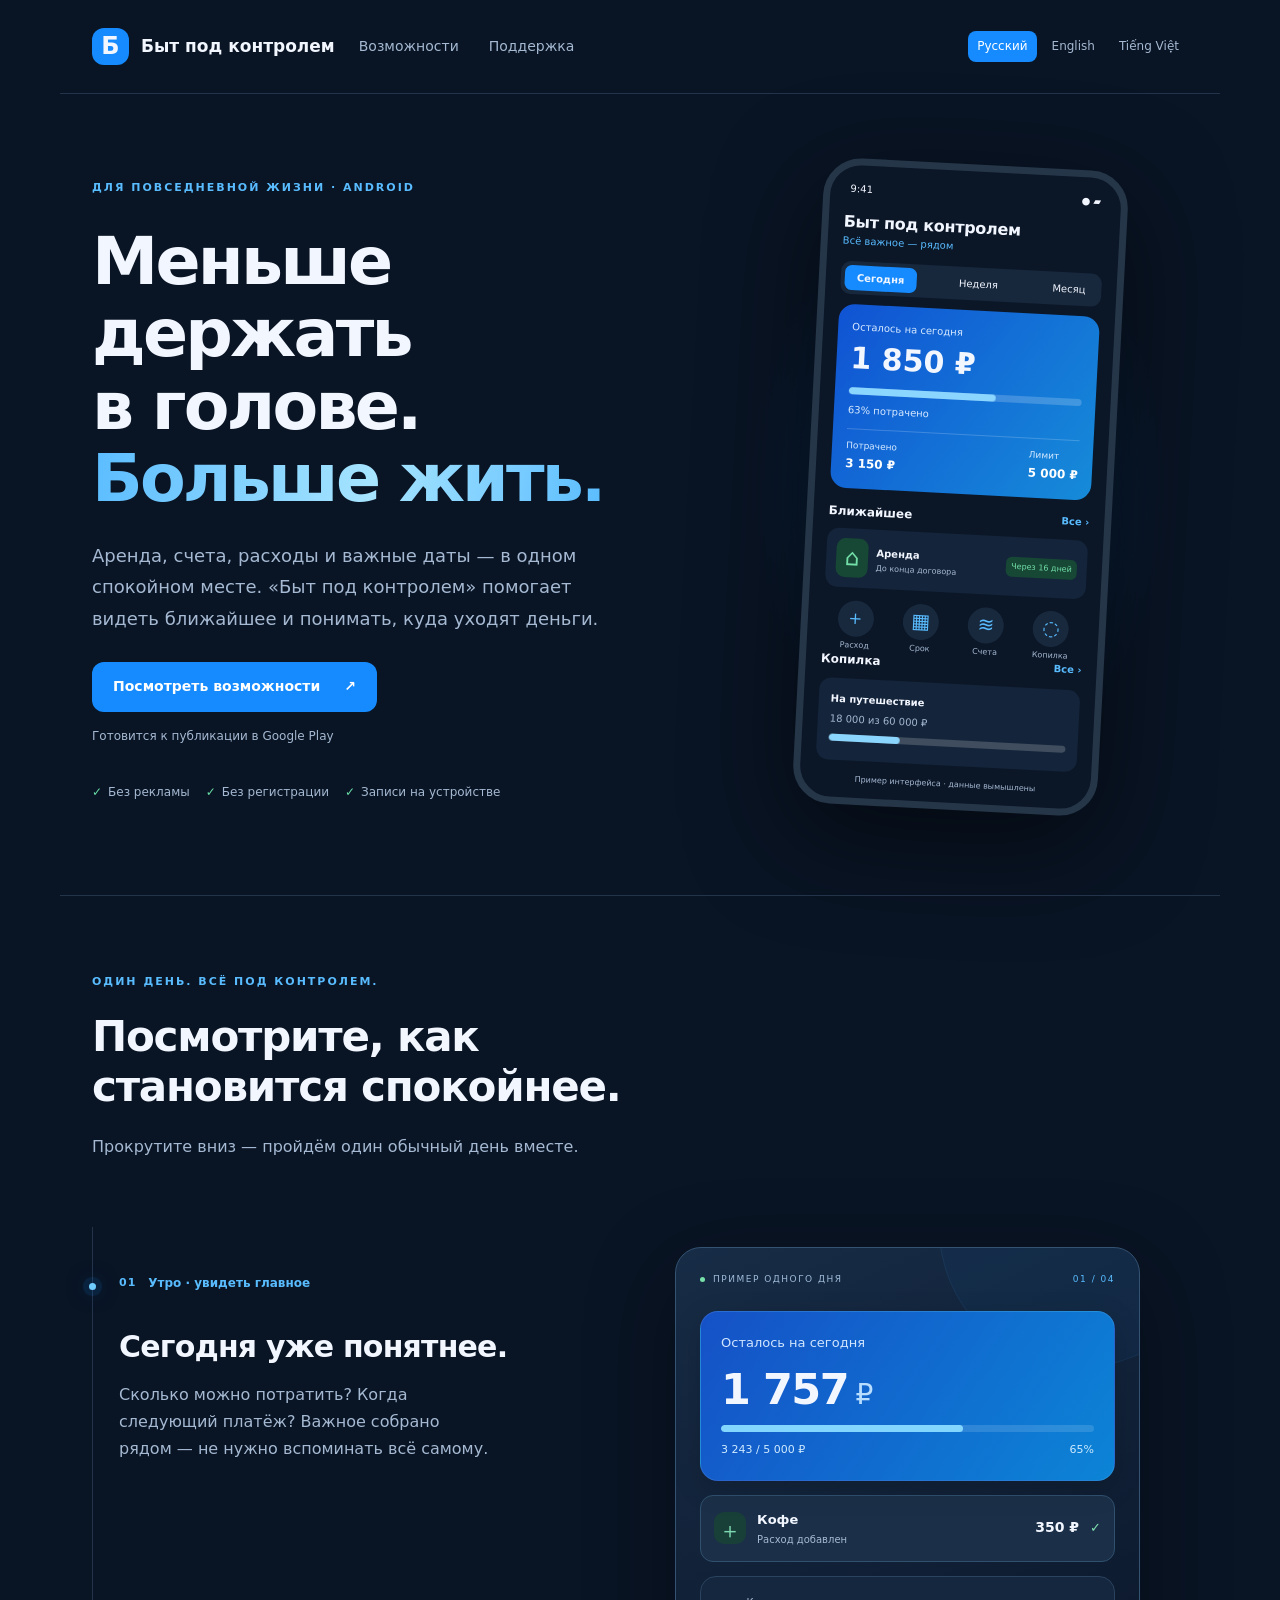
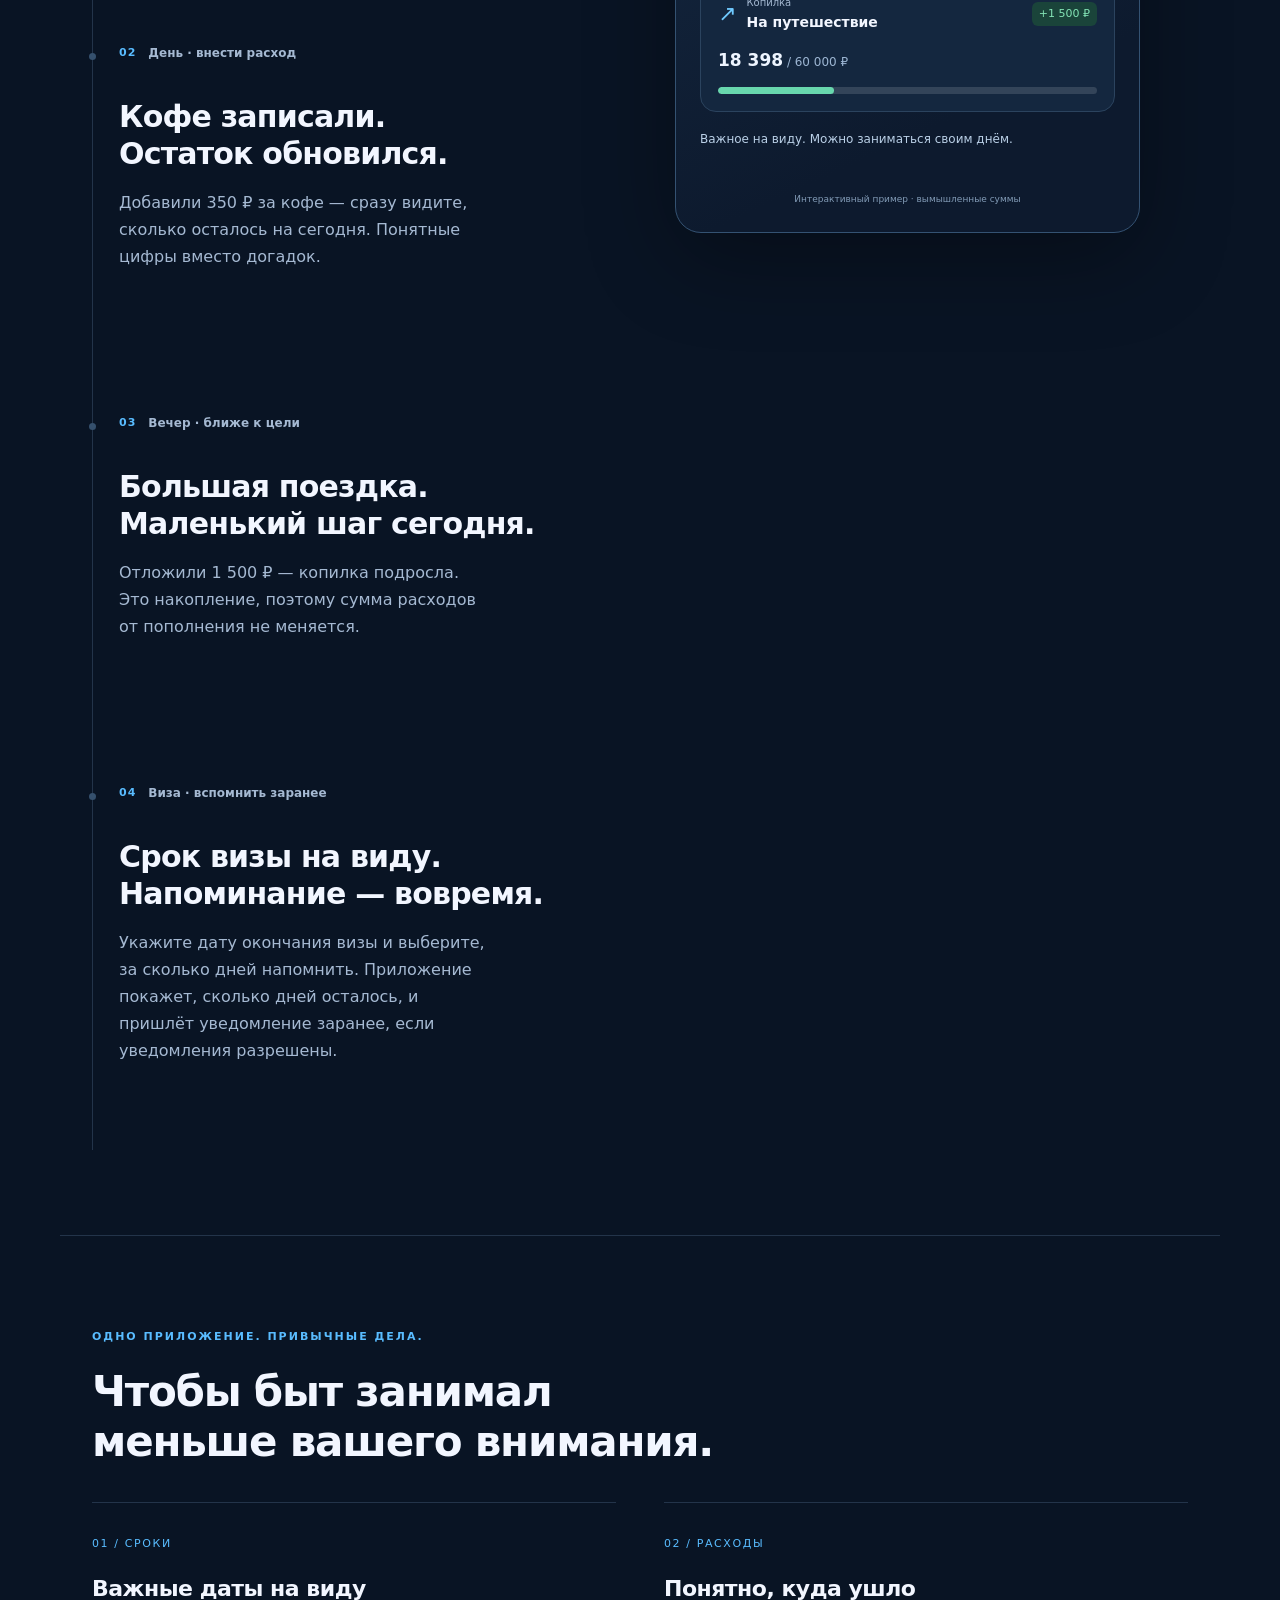
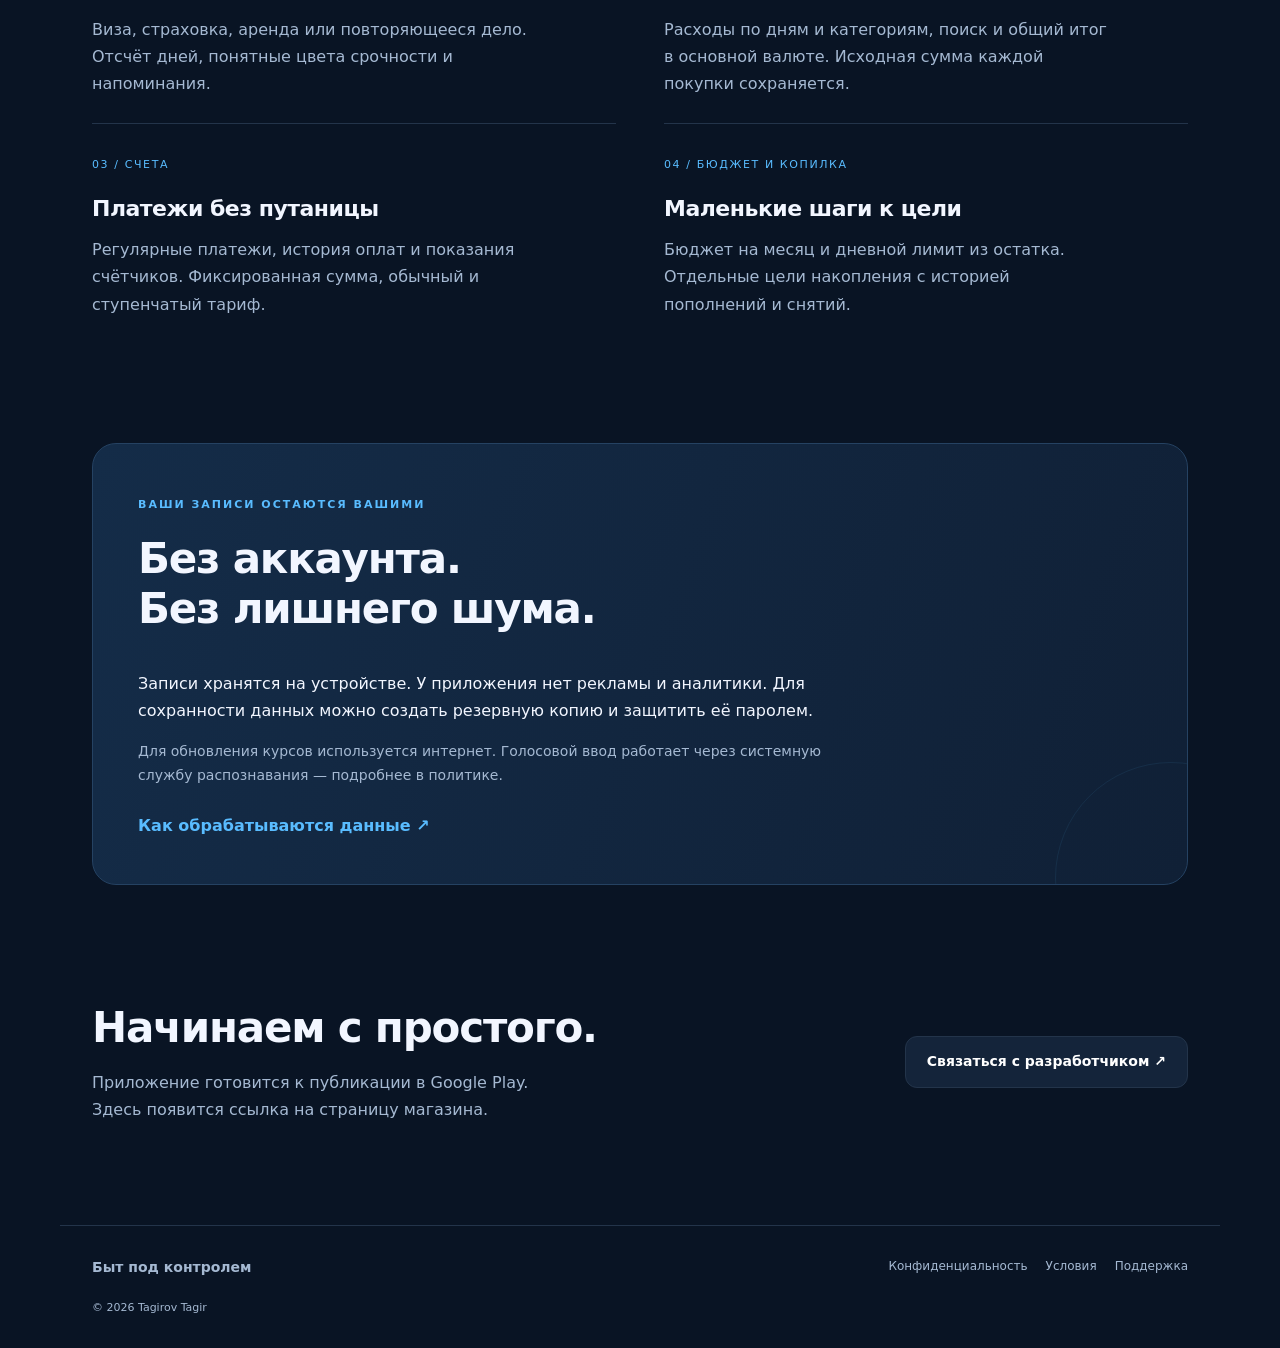
==== docs/index.html @ 79bced1c "Localize illustrative budgets and animated amounts to rubles dollars and dong" ====
<!doctype html><html lang="ru"><head><meta charset="utf-8"><meta name="viewport" content="width=device-width, initial-scale=1"><title>Сроки, счета и расходы — Быт под контролем</title><meta name="description" content="Сроки, расходы, счета и копилка в одном Android-приложении. Официальный сайт «Быт под контролем»."><meta name="theme-color" content="#091424"><link rel="icon" href="favicon.svg" type="image/svg+xml"><link rel="stylesheet" href="style.css"><link rel="stylesheet" href="motion.css?v=visa1"><script src="motion.js?v=currency1" defer></script><link rel="canonical" href="https://evigr.github.io/byt-pod-kontrolem-site/"><link rel="alternate" hreflang="ru" href="https://evigr.github.io/byt-pod-kontrolem-site/"><link rel="alternate" hreflang="en" href="https://evigr.github.io/byt-pod-kontrolem-site/en/"><link rel="alternate" hreflang="vi" href="https://evigr.github.io/byt-pod-kontrolem-site/vi/"><link rel="alternate" hreflang="x-default" href="https://evigr.github.io/byt-pod-kontrolem-site/"></head><body><header><a class="brand" href="./"><span class="logo">Б</span> Быт под контролем</a><nav aria-label="Основное меню"><a href="./#features">Возможности</a><a href="support.html">Поддержка</a></nav><nav class="languages" aria-label="Язык сайта"><a href="index.html" lang="ru" hreflang="ru" aria-current="page">Русский</a><a href="en/index.html" lang="en" hreflang="en">English</a><a href="vi/index.html" lang="vi" hreflang="vi">Tiếng Việt</a></nav></header><main class=""><section class="hero"><div><span class="eyebrow">ДЛЯ ПОВСЕДНЕВНОЙ ЖИЗНИ · ANDROID</span><h1>Меньше держать<br>в голове.<br><em>Больше жить.</em></h1><p class="lead">Аренда, счета, расходы и важные даты — в одном спокойном месте. «Быт под контролем» помогает видеть ближайшее и понимать, куда уходят деньги.</p><div class="actions"><a class="button" href="#features">Посмотреть возможности <span>↗</span></a><span class="release">Готовится к публикации в Google Play</span></div><div class="trust"><span>Без рекламы</span><span>Без регистрации</span><span>Записи на устройстве</span></div></div><div class="phone-wrap"><div class="halo"></div><div class="phone" aria-label="Иллюстрация интерфейса с вымышленными данными"><div class="phone-top"><span>9:41</span><span>● ▰</span></div><h2>Быт под контролем</h2><p class="phone-date">Всё важное — рядом</p><div class="tabs"><b>Сегодня</b><span>Неделя</span><span>Месяц</span></div><div class="balance"><small>Осталось на сегодня</small><strong>1 850 ₽</strong><div class="track"><i></i></div><small>63% потрачено</small><div class="twocol"><span>Потрачено<b>3 150 ₽</b></span><span>Лимит<b>5 000 ₽</b></span></div></div><div class="mini-title">Ближайшее <span>Все ›</span></div><div class="mini-row"><span class="symbol">⌂</span><div><b>Аренда</b><small>До конца договора</small></div><span class="pill">Через 16 дней</span></div><div class="quick"><span>＋<small>Расход</small></span><span>▦<small>Срок</small></span><span>≋<small>Счета</small></span><span>◌<small>Копилка</small></span></div><div class="mini-title">Копилка <span>Все ›</span></div><div class="saving"><b>На путешествие</b><p>18 000 из 60 000 ₽</p><div class="track"><i style="width:30%"></i></div></div><p class="demo-label">Пример интерфейса · данные вымышлены</p></div></div></section>

<section class="story" aria-labelledby="story-heading">
  <div class="story-heading reveal"><span class="eyebrow">ОДИН ДЕНЬ. ВСЁ ПОД КОНТРОЛЕМ.</span>
    <h2 id="story-heading">Посмотрите, как<br>становится спокойнее.</h2>
    <p>Прокрутите вниз — пройдём один обычный день вместе.</p>
  </div>
  <div class="story-layout">
    <div class="story-steps">
      <article class="story-step" id="story-plan" data-step="0">
        <button class="step-select" type="button" aria-pressed="true" data-select="0"><span class="step-number">01</span><span>Утро · увидеть главное</span></button>
        <h3>Сегодня уже понятнее.</h3><p>Сколько можно потратить? Когда следующий платёж? Важное собрано рядом — не нужно вспоминать всё самому.</p>
      </article>
      <article class="story-step" id="story-expense" data-step="1">
        <button class="step-select" type="button" aria-pressed="false" data-select="1"><span class="step-number">02</span><span>День · внести расход</span></button>
        <h3>Кофе записали.<br>Остаток обновился.</h3><p>Добавили 350 ₽ за кофе — сразу видите, сколько осталось на сегодня. Понятные цифры вместо догадок.</p>
      </article>
      <article class="story-step" id="story-saving" data-step="2">
        <button class="step-select" type="button" aria-pressed="false" data-select="2"><span class="step-number">03</span><span>Вечер · ближе к цели</span></button>
        <h3>Большая поездка.<br>Маленький шаг сегодня.</h3><p>Отложили 1 500 ₽ — копилка подросла. Это накопление, поэтому сумма расходов от пополнения не меняется.</p>
      </article>
      <article class="story-step" id="story-visa" data-step="3">
        <button class="step-select" type="button" aria-pressed="false" data-select="3"><span class="step-number">04</span><span>Виза · вспомнить заранее</span></button>
        <h3>Срок визы на виду.<br>Напоминание — вовремя.</h3><p>Укажите дату окончания визы и выберите, за сколько дней напомнить. Приложение покажет, сколько дней осталось, и пришлёт уведомление заранее, если уведомления разрешены.</p>
      </article>
    </div>
    <div class="story-stage" data-stage="0">
      <div class="stage-orbit" aria-hidden="true"></div>
      <div class="stage-top"><span class="stage-dot"></span><span>ПРИМЕР ОДНОГО ДНЯ</span><span class="stage-pagination" aria-hidden="true">01 / 04</span></div>
      <div class="stage-finances">
      <div class="stage-budget">
        <div class="stage-label">Осталось на сегодня</div>
        <div class="stage-amount"><span data-number="left">1 850</span><span> ₽</span></div>
        <div class="stage-track"><i data-bar="budget" style="width:63%"></i></div>
        <div class="stage-budget-foot"><span><span data-number="spent">3 150</span> / 5 000 ₽</span><span data-number="percent">63%</span></div>
      </div>
      <div class="stage-receipt"><span class="receipt-icon" aria-hidden="true">＋</span><div><b>Кофе</b><small>Расход добавлен</small></div><strong>350 ₽</strong><span class="receipt-check" aria-hidden="true">✓</span></div>
      <div class="stage-saving"><div class="stage-saving-title"><span class="saving-icon" aria-hidden="true">↗</span><div><small>Копилка</small><b>На путешествие</b></div><span class="saving-gain">+1 500 ₽</span></div>
        <p><strong data-number="saved">18 000</strong><span> / 60 000 ₽</span></p><div class="stage-track"><i data-bar="saved" style="width:30%"></i></div>
      </div>
      </div>
      <div class="stage-visa" hidden>
        <div class="visa-card"><span class="visa-symbol" aria-hidden="true">✈</span><div class="stage-label">До окончания визы</div><div class="visa-count">7 <span>дней</span></div><div class="visa-rule"></div><div class="visa-setting"><span>Напомнить за</span><b>7 дней</b></div><p>Вы выбираете срок напоминания</p></div>
        <div class="visa-notification"><span class="visa-bell" aria-hidden="true">◷</span><div><b>Пора проверить визу</b><p>До окончания осталось 7 дней.</p></div></div>
      </div>
      <div class="stage-caption"><span data-caption="0">Важное на виду. Можно заниматься своим днём.</span><span data-caption="1" hidden>Расход учтён. На сегодня осталось 1 500 ₽.</span><span data-caption="2" hidden>Ещё один шаг к путешествию. Без лишней суеты.</span><span data-caption="3" hidden>Важная дата под контролем. Есть время подготовиться.</span></div>
      <p class="stage-disclaimer">Интерактивный пример · вымышленные суммы</p>
    </div>
  </div>
</section><section id="features" class="features"><div class="section-intro"><span class="eyebrow">ОДНО ПРИЛОЖЕНИЕ. ПРИВЫЧНЫЕ ДЕЛА.</span><h2>Чтобы быт занимал<br>меньше вашего внимания.</h2></div><div class="feature-grid"><article><span class="feature-no">01 / СРОКИ</span><h3>Важные даты на виду</h3><p>Виза, страховка, аренда или повторяющееся дело. Отсчёт дней, понятные цвета срочности и напоминания.</p></article><article><span class="feature-no">02 / РАСХОДЫ</span><h3>Понятно, куда ушло</h3><p>Расходы по дням и категориям, поиск и общий итог в основной валюте. Исходная сумма каждой покупки сохраняется.</p></article><article><span class="feature-no">03 / СЧЕТА</span><h3>Платежи без путаницы</h3><p>Регулярные платежи, история оплат и показания счётчиков. Фиксированная сумма, обычный и ступенчатый тариф.</p></article><article><span class="feature-no">04 / БЮДЖЕТ И КОПИЛКА</span><h3>Маленькие шаги к цели</h3><p>Бюджет на месяц и дневной лимит из остатка. Отдельные цели накопления с историей пополнений и снятий.</p></article></div></section>
<section class="privacy-callout"><span class="eyebrow">ВАШИ ЗАПИСИ ОСТАЮТСЯ ВАШИМИ</span><h2>Без аккаунта.<br>Без лишнего шума.</h2><p>Записи хранятся на устройстве. У приложения нет рекламы и аналитики. Для сохранности данных можно создать резервную копию и защитить её паролем.</p><p class="muted">Для обновления курсов используется интернет. Голосовой ввод работает через системную службу распознавания — подробнее в политике.</p><a class="text-link" href="privacy.html">Как обрабатываются данные ↗</a></section>
<section class="closing"><div><h2>Начинаем с простого.</h2><p>Приложение готовится к публикации в Google Play.<br>Здесь появится ссылка на страницу магазина.</p></div><a class="button secondary" href="support.html">Связаться с разработчиком ↗</a></section></main><footer><a class="brand" href="./">Быт под контролем</a><div><a href="privacy.html">Конфиденциальность</a><a href="terms.html">Условия</a><a href="support.html">Поддержка</a></div><p>© 2026 Tagirov Tagir</p></footer></body></html>
---- docs/style.css ----
:root{color-scheme:dark;--bg:#091424;--panel:#14243a;--text:#f2f6ff;--muted:#a5b9d2;--blue:#59bcff;--line:#23344a}*{box-sizing:border-box}html{scroll-behavior:smooth;scroll-padding-top:30px}body{margin:0;background:var(--bg);color:var(--text);font:16px/1.7 system-ui,-apple-system,"Segoe UI",sans-serif}a{color:inherit;text-decoration:none}a:focus-visible,summary:focus-visible{outline:3px solid var(--blue);outline-offset:5px}header,main,footer{max-width:1160px;margin:auto}header{padding:28px 32px;display:flex;align-items:center;justify-content:space-between;border-bottom:1px solid var(--line)}.brand{font-size:17px;font-weight:750;display:flex;gap:12px;align-items:center}.logo{background:#168bff;border-radius:12px;width:37px;height:37px;text-align:center;font-size:24px;line-height:37px}nav{display:flex;gap:30px;font-size:14px;color:var(--muted)}nav a:hover,footer a:hover{color:var(--blue)}section{padding:85px 32px}.hero{display:grid;grid-template-columns:1.25fr 1fr;align-items:center;gap:72px;padding-top:70px}.eyebrow{font-size:11px;letter-spacing:2px;font-weight:750;color:var(--blue)}h1{font-size:clamp(42px,5.2vw,68px);line-height:1.09;letter-spacing:-2.8px;margin:25px 0}em{font-style:normal;color:var(--blue)}.lead{font-size:18px;color:var(--muted);max-width:530px;line-height:1.75}.actions{display:flex;flex-direction:column;align-items:flex-start;gap:14px;margin-top:28px}.button{display:inline-flex;align-items:center;gap:24px;background:#168bff;color:white;border-radius:12px;padding:13px 21px;font-size:14px;font-weight:700;overflow-wrap:anywhere}.button:hover{background:#0877dd}.release{font-size:12px;color:var(--muted)}.trust{display:flex;flex-wrap:wrap;gap:16px;margin-top:35px;font-size:12px;color:var(--muted)}.trust span:before{content:'✓';color:#69dda6;margin-right:6px}.phone-wrap{position:relative;display:flex;justify-content:center}.halo{position:absolute;inset:10% -20%;background:radial-gradient(ellipse,#0d55954a,transparent 68%);z-index:-1}.phone{width:305px;border:7px solid #263649;border-radius:38px;background:#0b1627;padding:15px 15px 12px;box-shadow:0 30px 100px #0008;transform:rotate(3deg)}.phone-top{display:flex;justify-content:space-between;font-size:10px;margin:0 5px 15px}.phone h2{font-size:16px;margin:0;letter-spacing:-.3px}.phone-date{font-size:10px;color:var(--blue);margin:1px 0 12px}.tabs{display:flex;justify-content:space-between;font-size:10px;background:#17273c;border-radius:10px;padding:4px;margin-bottom:10px}.tabs>*{padding:4px 12px}.tabs b{background:#168bff;border-radius:7px}.balance{background:linear-gradient(125deg,#1053d3,#168bd9);border-radius:16px;padding:14px}.balance small{display:block;font-size:10px;color:#d7eaff}.balance>strong{font-size:30px;line-height:1.5}.track{height:7px;border-radius:5px;background:#ffffff30;overflow:hidden;margin:7px 0}.track i{display:block;width:63%;height:100%;background:#8bd6ff;border-radius:5px}.twocol{display:flex;justify-content:space-between;border-top:1px solid #ffffff30;margin-top:10px;padding-top:9px;font-size:9px;color:#d7eaff}.twocol b{display:block;color:white;font-size:12px}.mini-title{display:flex;justify-content:space-between;font-size:12px;font-weight:750;margin:13px 0 7px}.mini-title span{font-size:10px;color:var(--blue)}.mini-row{display:flex;align-items:center;gap:8px;background:var(--panel);border-radius:12px;padding:10px}.symbol{font-size:23px;background:#174735;color:#72dfa8;border-radius:9px;width:32px;text-align:center}.mini-row b{font-size:10px;display:block}.mini-row small{font-size:8px;display:block;color:var(--muted)}.pill{margin-left:auto;white-space:nowrap;font-size:8px;background:#174735;color:#72dfa8;border-radius:6px;padding:3px 5px}.quick{display:flex;justify-content:space-around;margin:13px 0}.quick>span{background:#18293e;border-radius:50%;width:36px;height:36px;text-align:center;line-height:35px;color:var(--blue);font-size:20px}.quick small{display:block;font-size:8px;line-height:20px;color:var(--muted)}.saving{margin-top:8px;padding:12px;border-radius:12px;background:var(--panel);font-size:10px}.saving p{margin:3px 0;color:var(--muted)}.demo-label{font-size:8px;color:var(--muted);text-align:center;margin:12px 0 0}.features{border-top:1px solid var(--line)}h2{font-size:clamp(28px,3.6vw,42px);line-height:1.2;letter-spacing:-1.2px;margin:18px 0 35px}.feature-grid{display:grid;grid-template-columns:1fr 1fr;gap:0 48px}.feature-grid article{padding:25px 0;border-top:1px solid var(--line)}.feature-no{font-size:11px;letter-spacing:1.6px;color:var(--blue)}h3{font-size:22px;letter-spacing:-.5px;margin:14px 0 9px}.feature-grid p{color:var(--muted);max-width:450px;margin:0}.privacy-callout{background:linear-gradient(110deg,#142c48,#102036);border:1px solid #254262;border-radius:24px;margin:15px 32px;padding:45px}.privacy-callout p{max-width:700px}.muted{color:var(--muted);font-size:14px}.text-link{display:inline-block;color:var(--blue);font-weight:700;margin-top:10px}.closing{display:flex;justify-content:space-between;align-items:center;gap:35px}.closing h2{margin-bottom:15px}.closing p{color:var(--muted)}.secondary{background:var(--panel);border:1px solid var(--line);white-space:nowrap}footer{border-top:1px solid var(--line);padding:30px 32px;display:flex;flex-wrap:wrap;gap:20px;justify-content:space-between;color:var(--muted);font-size:12px}footer .brand{font-size:14px}footer>div{display:flex;flex-wrap:wrap;gap:18px}footer p{width:100%;margin:0;font-size:11px}.document{max-width:850px;padding:50px 32px 90px;overflow-wrap:anywhere}.document h1{font-size:38px;letter-spacing:-1px;line-height:1.2}.document h2{font-size:24px;margin:36px 0 12px;letter-spacing:-.4px}.document p,.document li{color:#bfcee0}.document li{margin-bottom:10px}.document a:not(.button){color:var(--blue)}.back{display:block;font-size:13px;margin-bottom:30px}details{border-bottom:1px solid var(--line);padding:17px 0}summary{cursor:pointer;font-weight:650}.document .button{margin:15px 0}@media(max-width:760px){header{padding:20px}.brand{font-size:14px;gap:8px}nav{gap:14px;font-size:12px}nav a:first-child{display:none}.hero{grid-template-columns:1fr;gap:45px;padding-top:45px}.hero h1{font-size:49px}.hero .lead{font-size:16px}.phone{transform:rotate(0)}section{padding:50px 22px}.feature-grid{grid-template-columns:1fr}.privacy-callout{margin:10px 18px;padding:28px}.closing{flex-direction:column;align-items:flex-start}.secondary{white-space:normal}footer{padding:26px 22px;flex-direction:column}.document{padding:35px 22px 60px}.document h1{font-size:30px;letter-spacing:-.5px}}@media(prefers-reduced-motion:reduce){html{scroll-behavior:auto}}

body{overflow-x:clip}

html{overflow-x:hidden}.hero>div{min-width:0}.phone-wrap{isolation:isolate}.halo{inset:0;background:radial-gradient(ellipse,#0d55954a,transparent 68%)}

header{flex-wrap:wrap;column-gap:24px;row-gap:12px}.languages{margin-left:auto;gap:6px;font-size:12px;flex-wrap:wrap}.languages a{padding:5px 9px;border-radius:8px;white-space:nowrap}.languages a[aria-current]{color:#fff;background:#168bff}.languages a:hover{background:#23344a}.phone h2{overflow-wrap:anywhere}.document h1{overflow-wrap:anywhere}@media(max-width:760px){header>.languages{width:100%;justify-content:flex-end;margin:0}.languages a:first-child{display:block}.hero h1{font-size:clamp(38px,10vw,49px);letter-spacing:-1.8px}.phone{max-width:100%}.tabs>*{padding:4px 8px}.mini-row{flex-wrap:wrap}}
---- docs/motion.css ----
/* Motion is decorative; no content requires JavaScript to become readable. */
.button{transition:background .2s,transform .2s,box-shadow .2s}.button:hover{transform:translateY(-3px);box-shadow:0 12px 32px #168bff28}.languages a{transition:background .2s}.hero h1 em{background:linear-gradient(100deg,#5abcff,#a6e4ff 55%,#5abcff);background-clip:text;-webkit-background-clip:text;color:transparent}.hero .phone{animation:phone-arrive 1.1s cubic-bezier(.2,.7,.2,1) both}.hero h1{animation:copy-arrive .85s ease-out both}.hero .lead,.hero .actions,.hero .trust{animation:copy-arrive .85s .14s ease-out both}.phone-wrap .halo{background:radial-gradient(ellipse,#168bff30,transparent 67%)}.hero .balance .track i{transform-origin:left;animation:fill-arrive 1.1s .35s cubic-bezier(.2,.7,.2,1) both}.hero .saving .track i{transform-origin:left;animation:fill-arrive 1.1s .6s ease both}.motion-ready{opacity:0;transform:translateY(25px);transition:opacity .7s ease,transform .7s cubic-bezier(.2,.7,.2,1)}.motion-ready.is-visible{opacity:1;transform:none}.feature-grid article:nth-child(even){transition-delay:.08s}.feature-grid article{transition:opacity .7s,transform .7s,border-color .2s}.feature-grid article:hover{border-color:#59bcff90}.story{border-top:1px solid var(--line);position:relative;padding-top:70px}.story-heading p{color:var(--muted);margin-top:-14px}.story-layout{display:grid;grid-template-columns:1fr 1fr;gap:70px;position:relative;align-items:start}.story-steps{padding-top:50px}.story-step{min-height:370px;padding:35px 0 70px 26px;border-left:1px solid #23344a;position:relative;scroll-margin-top:120px}.story-step:before{content:'';position:absolute;left:-4px;top:56px;width:7px;height:7px;border-radius:50%;background:#35506d;transition:background .3s,box-shadow .3s}.story-step.is-active:before{background:#70cdff;box-shadow:0 0 0 6px #168bff1a,0 0 22px #168bff90}.story-step h3{font-size:30px;line-height:1.25;margin:22px 0 15px;letter-spacing:-.8px}.story-step p{color:var(--muted);max-width:375px;font-size:16px}.step-select{font:inherit;font-size:12px;font-weight:650;display:flex;align-items:center;gap:12px;border:0;background:none;color:var(--muted);padding:0;min-height:44px;text-align:left;cursor:pointer}.step-select[aria-pressed=true]{color:var(--blue)}.step-select:focus-visible{outline:2px solid var(--blue);outline-offset:6px;border-radius:6px}.step-number{font-variant-numeric:tabular-nums;font-size:11px;letter-spacing:1px;color:var(--blue)}.story-stage{position:sticky;top:45px;isolation:isolate;max-width:465px;width:100%;border:1px solid #345272;border-radius:26px;background:linear-gradient(155deg,#172c46,#0d1a2e 75%);padding:24px;box-shadow:0 25px 90px #0005;margin-top:70px;overflow:hidden}.stage-orbit{position:absolute;width:280px;height:280px;border-radius:50%;background:#168bff0d;border:1px solid #59bcff12;right:-80px;top:-160px;z-index:-1}.stage-top{display:flex;align-items:center;gap:8px;font-size:9px;letter-spacing:1.5px;color:#9fbbd8;margin-bottom:24px}.stage-dot{width:5px;height:5px;background:#77dfa8;border-radius:50%}.stage-pagination{margin-left:auto;font-variant-numeric:tabular-nums;color:#59bcff}.stage-budget{background:linear-gradient(125deg,#1551c7,#0c84d6);border:1px solid #ffffff18;border-radius:18px;padding:20px;box-shadow:0 8px 30px #0002;position:relative;overflow:hidden}.stage-label{font-size:13px;color:#d1e6ff}.stage-amount{font-size:43px;font-weight:800;letter-spacing:-1.5px;line-height:1.65;font-variant-numeric:tabular-nums}.stage-amount>span:last-child{font-size:28px;color:#b7ddff;font-weight:500}.stage-track{height:7px;border-radius:8px;background:#ffffff22;overflow:hidden}.stage-track i{display:block;background:#83d7ff;height:100%;border-radius:8px}.stage-budget-foot{display:flex;justify-content:space-between;color:#cfebff;font-size:11px;margin-top:9px;font-variant-numeric:tabular-nums}.stage-receipt{display:flex;align-items:center;gap:11px;padding:13px;margin:14px 0;border:1px solid #30506e;border-radius:13px;background:#1b3048;opacity:.24;transform:translateY(7px);transition:opacity .5s,transform .5s,border-color .5s}.stage-receipt div{flex:1}.stage-receipt b{font-size:13px;display:block}.stage-receipt small{font-size:10px;color:#a5b9d2;display:block}.stage-receipt strong{font-size:14px;font-variant-numeric:tabular-nums}.receipt-icon{color:#7dd9b0;background:#193f39;border-radius:10px;width:32px;height:32px;display:grid;place-items:center;font-size:22px}.receipt-check{font-size:13px;color:#80dfb0;opacity:0;transform:scale(.5);transition:opacity .4s,transform .4s}.story-stage[data-stage="1"] .stage-receipt,.story-stage[data-stage="2"] .stage-receipt{opacity:1;transform:none;border-color:#46816c}.story-stage[data-stage="1"] .receipt-check,.story-stage[data-stage="2"] .receipt-check{opacity:1;transform:scale(1)}.stage-saving{padding:17px;border:1px solid #2b435e;border-radius:16px;background:#14273f;transition:border-color .4s,box-shadow .4s}.stage-saving-title{display:flex;align-items:center;gap:10px}.saving-icon{font-size:22px;color:#70caff}.stage-saving-title div{flex:1;min-width:0}.stage-saving-title small{display:block;color:var(--muted);font-size:10px}.stage-saving-title b{display:block;font-size:14px}.saving-gain{font-size:11px;color:#83e3b5;background:#1a443a;padding:3px 7px;border-radius:6px;opacity:0;transform:translateY(5px);transition:opacity .5s,transform .5s;white-space:nowrap}.story-stage[data-stage="2"] .saving-gain{opacity:1;transform:none}.story-stage[data-stage="2"] .stage-saving{border-color:#3e8671;box-shadow:0 0 35px #5cd6ad0b}.stage-saving p{font-size:12px;color:#9cb5d2;margin:12px 0}.stage-saving p strong{color:#eef5ff;font-size:17px;font-variant-numeric:tabular-nums}.stage-saving .stage-track i{background:#68d7ad}.stage-caption{min-height:60px;margin-top:18px;font-size:12px;line-height:1.6;color:#bad0e7}.stage-caption [hidden]{display:none}.stage-disclaimer{font-size:9px;color:#829bb6;text-align:center;margin:2px 0 0}.privacy-callout{position:relative;overflow:hidden}.privacy-callout:after{content:'';position:absolute;width:230px;height:230px;border:1px solid #59bcff15;border-radius:50%;right:-100px;bottom:-110px;pointer-events:none}@keyframes copy-arrive{from{opacity:0;transform:translateY(18px)}to{opacity:1;transform:none}}@keyframes phone-arrive{from{opacity:0;transform:translateY(26px) rotate(6deg)}to{opacity:1;transform:translateY(0) rotate(3deg)}}@keyframes fill-arrive{from{transform:scaleX(.08)}to{transform:scaleX(1)}}@media(max-width:760px){.hero .phone{animation-name:copy-arrive}.story{padding-top:45px}.story-layout{display:flex;flex-direction:column;gap:0}.story-stage{order:-1;top:10px;z-index:3;margin:18px auto 0;padding:16px;border-radius:20px;max-width:400px;box-shadow:0 20px 50px #0009}.stage-top{margin-bottom:12px}.stage-budget{padding:13px 16px}.stage-amount{font-size:31px;line-height:1.4}.stage-amount>span:last-child{font-size:22px}.stage-receipt{padding:8px 10px;margin:9px 0}.stage-saving{padding:11px 14px}.stage-saving p{margin:6px 0}.stage-caption{min-height:36px;margin-top:10px;font-size:11px}.stage-disclaimer{font-size:8px}.story-steps{padding-top:20px;width:100%}.story-step{min-height:340px;padding:35px 0 80px 20px}.story-step h3{font-size:27px}.story-step p{font-size:15px}.story-step:last-child{min-height:300px;padding-bottom:25px}.story-heading h2{font-size:32px}.story-stage[data-stage="0"] .stage-receipt{opacity:.35}}@media(prefers-reduced-motion:reduce){*,*:before,*:after{animation:none!important;transition:none!important;scroll-behavior:auto!important}.motion-ready{opacity:1;transform:none}.hero .phone{transform:rotate(3deg)}.stage-receipt{transform:none}.saving-gain{transform:none}}@media(max-width:760px) and (prefers-reduced-motion:reduce){.hero .phone{transform:none}}@media(max-height:650px) and (max-width:760px){.story-stage{position:relative;top:auto}.story-step{min-height:220px}}
@media(max-width:760px){.story-stage{padding:13px}.stage-top{margin-bottom:8px}.stage-budget{padding:10px 14px}.stage-label{font-size:11px}.stage-amount{font-size:28px;line-height:1.3}.stage-receipt{padding:6px 9px;margin:7px 0}.receipt-icon{width:26px;height:26px;font-size:19px}.stage-saving{padding:9px 12px}.stage-saving-title b{font-size:12px}.stage-saving-title small{font-size:9px}.stage-saving p{margin:4px 0;font-size:10px}.stage-saving p strong{font-size:15px}.stage-caption{margin-top:8px;font-size:10px;min-height:30px}.stage-disclaimer{font-size:8px;line-height:1.4}}
.stage-finances[hidden],.stage-visa[hidden]{display:none}.visa-card{position:relative;border:1px solid #e8b76655;border-radius:18px;padding:24px;background:linear-gradient(135deg,#4b3827,#262c38);overflow:hidden}.visa-symbol{position:absolute;right:22px;top:15px;font-size:42px;color:#efc47d55;transform:rotate(-15deg)}.visa-count{font-size:72px;line-height:1.35;font-weight:750;color:#ffdb9c;font-variant-numeric:tabular-nums}.visa-count span{font-size:24px;font-weight:500}.visa-rule{height:5px;border-radius:6px;background:linear-gradient(90deg,#f3bd65 72%,#ffffff15 72%);margin:8px 0 20px}.visa-setting{display:flex;align-items:center;justify-content:space-between;gap:12px;font-size:13px;color:#dce5ef}.visa-setting b{padding:5px 12px;border:1px solid #eac08055;border-radius:8px;color:#ffdb9c;white-space:nowrap}.visa-card>p{font-size:11px;color:#aebed0;margin:12px 0 0}.visa-notification{display:flex;align-items:center;gap:12px;padding:18px 14px;margin-top:16px;border:1px solid #467e70;border-radius:14px;background:#173a36}.visa-bell{font-size:27px;color:#9ce3c2}.visa-notification b{font-size:14px;color:#e8fff4}.visa-notification p{font-size:12px;color:#b0d5c6;margin:4px 0 0}.story-stage[data-stage="3"] .visa-notification{animation:copy-arrive .6s ease-out both}@media(max-width:760px){.visa-card{padding:16px}.visa-count{font-size:48px}.visa-count span{font-size:20px}.visa-rule{margin:5px 0 12px}.visa-setting{font-size:12px}.visa-card>p{font-size:10px;margin-top:8px}.visa-notification{padding:12px;margin-top:10px}.visa-notification b{font-size:12px}.visa-notification p{font-size:11px}}
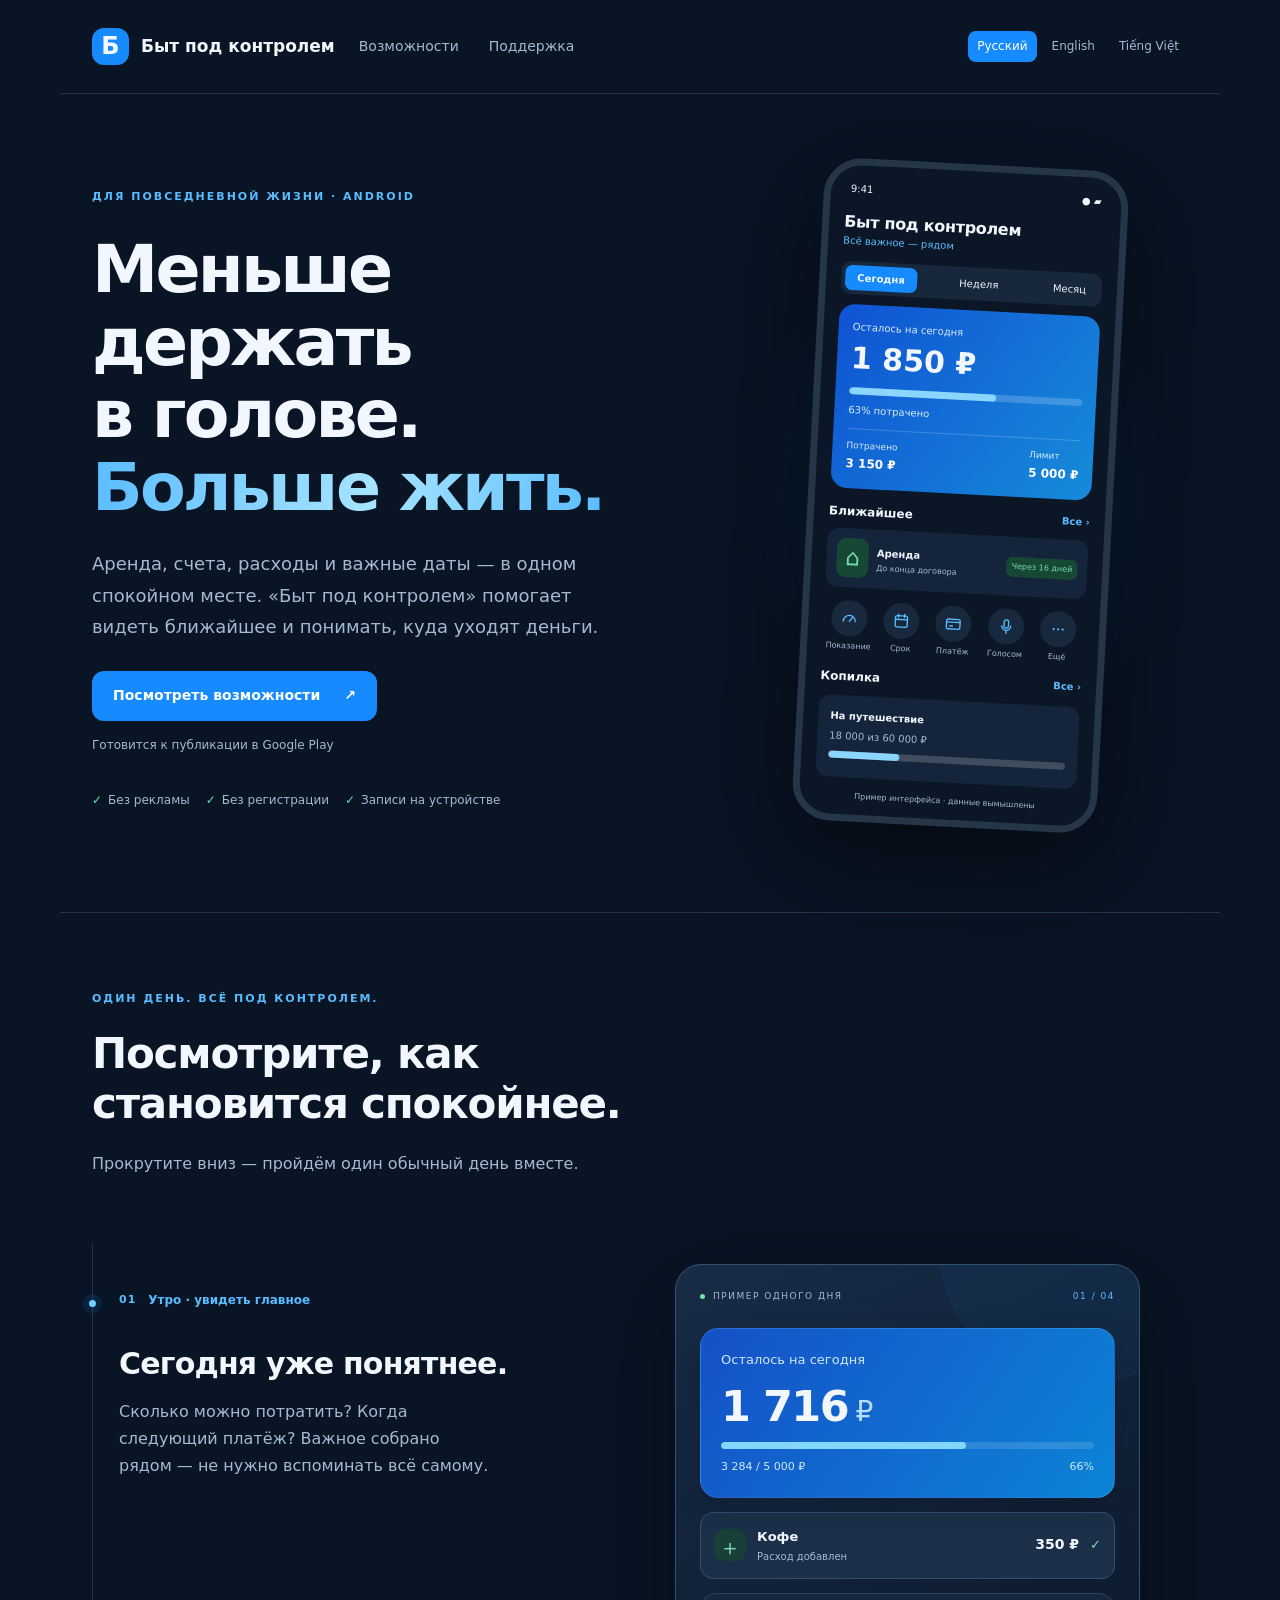
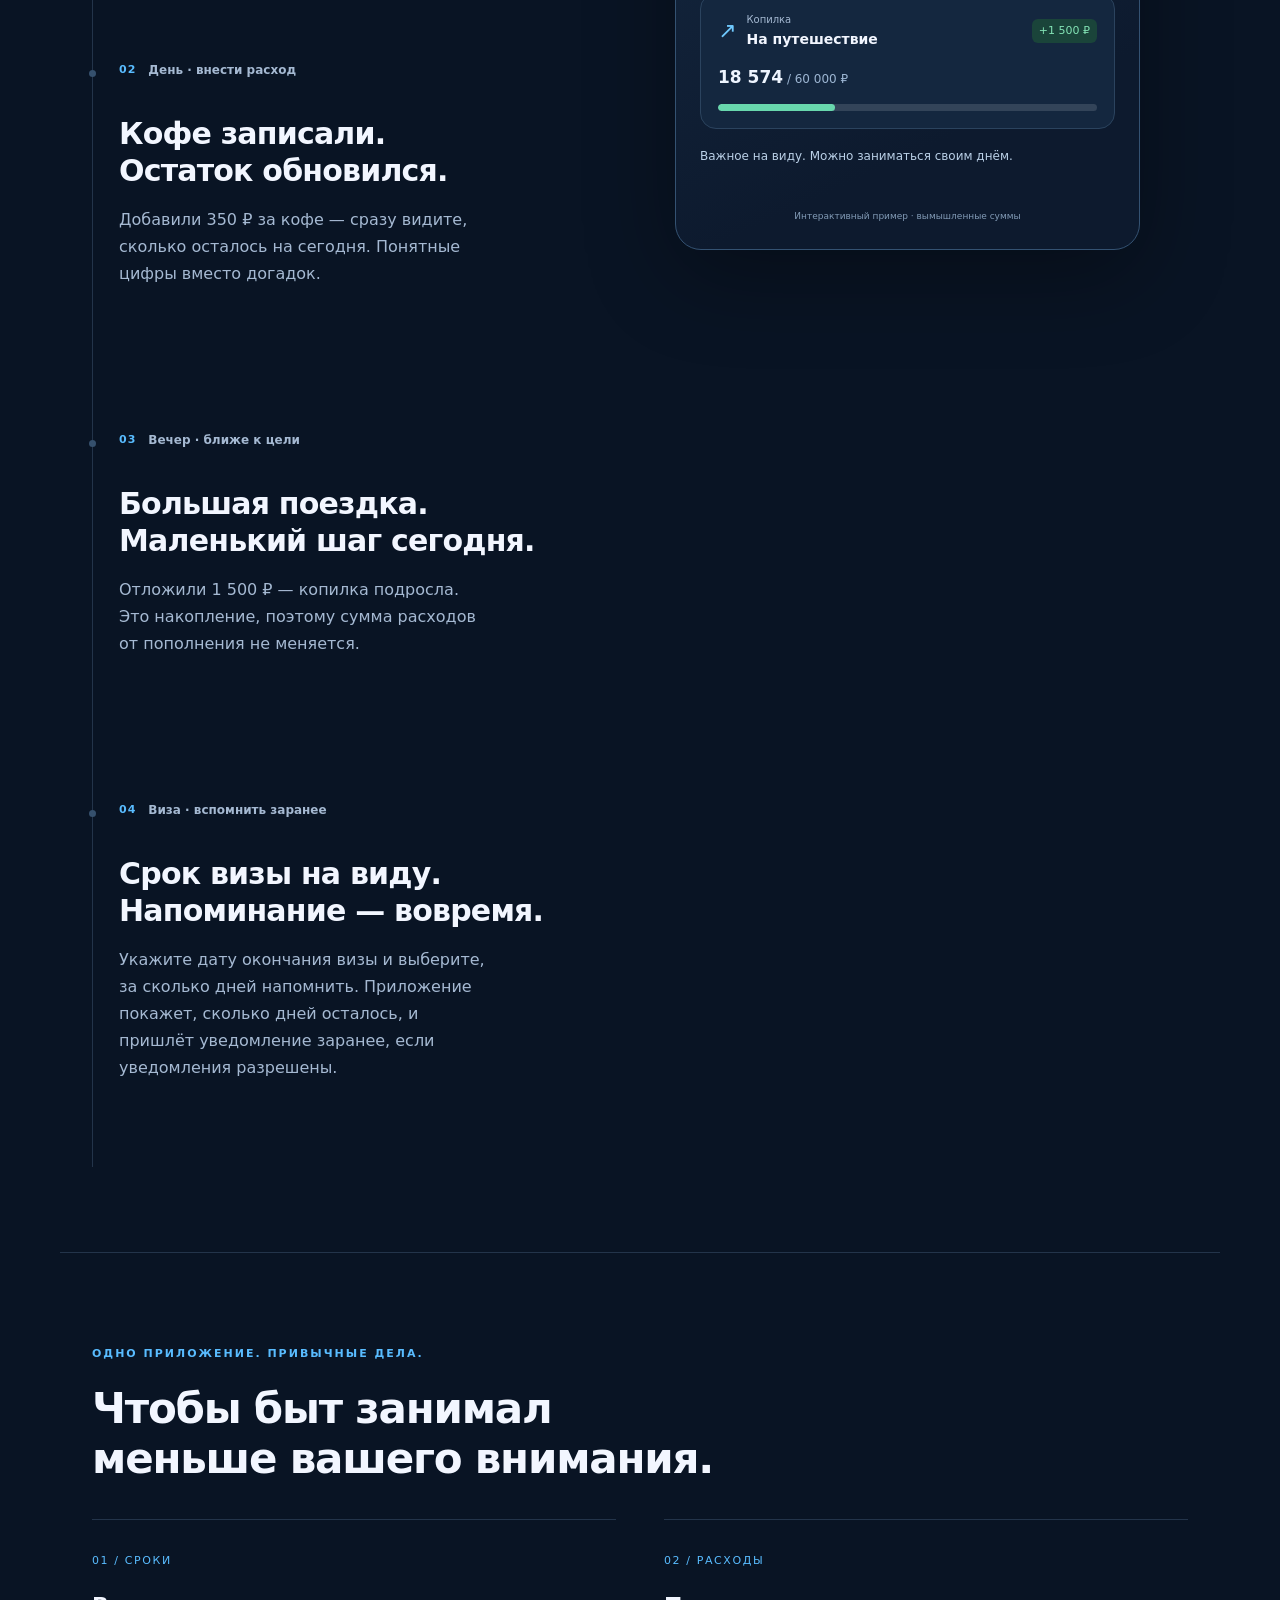
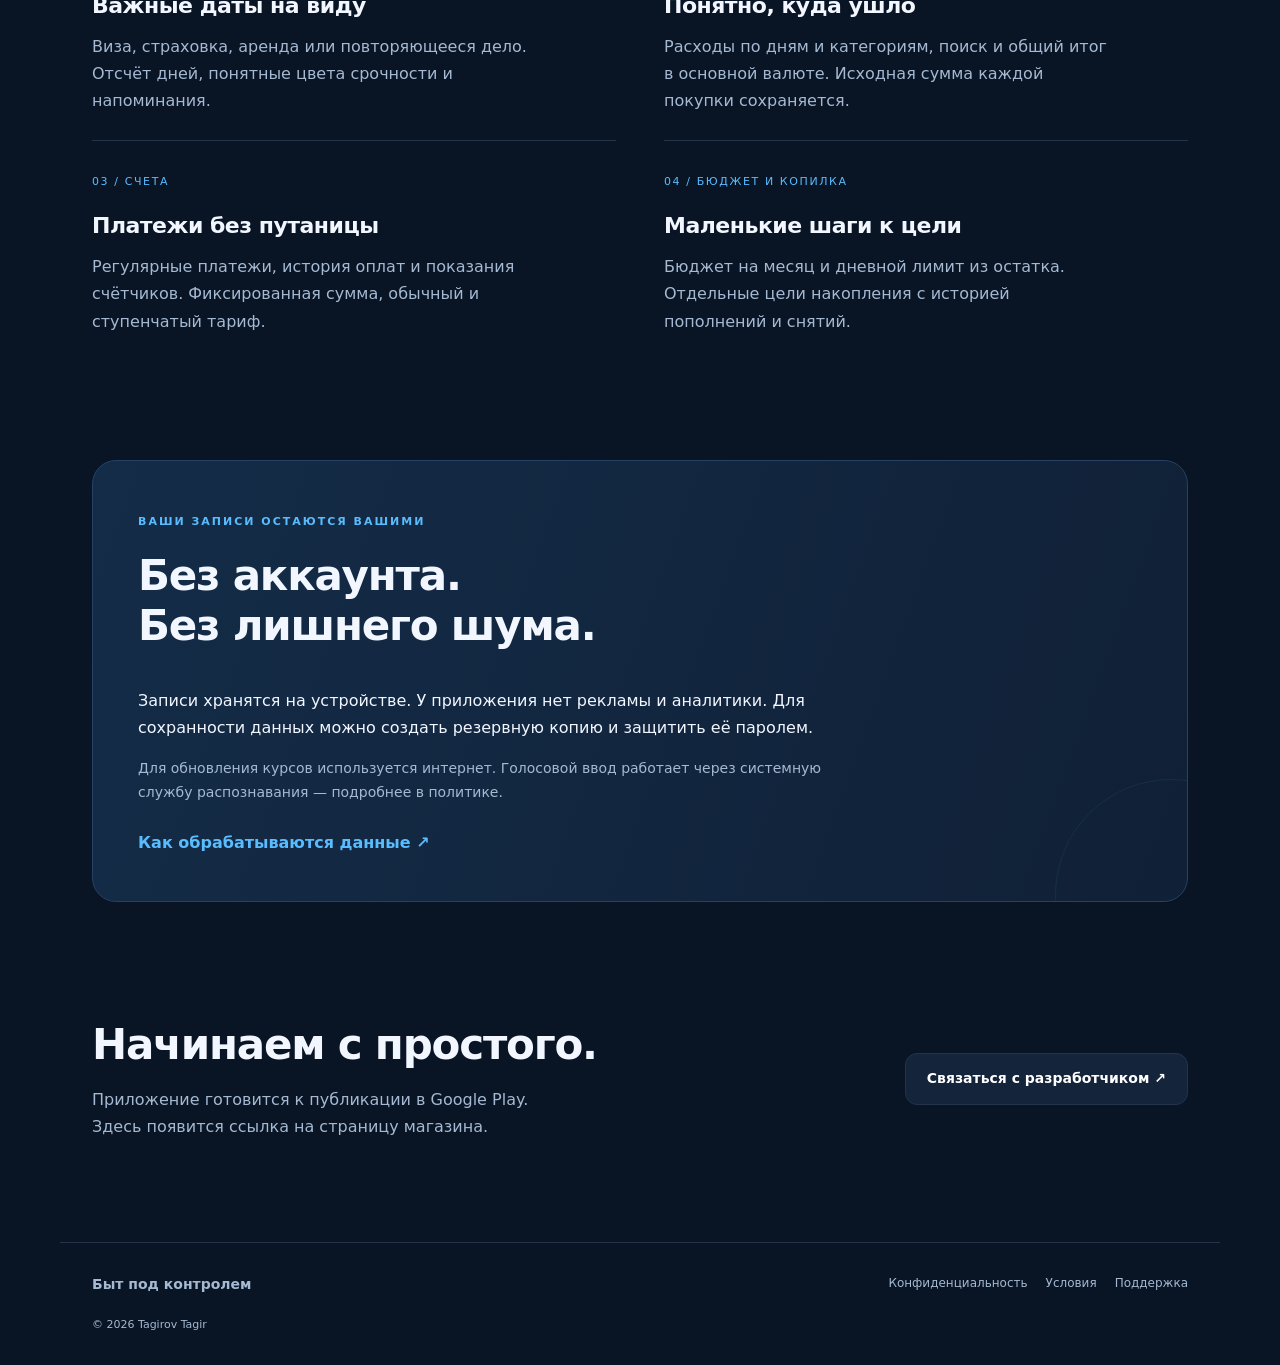
==== commit 14a4626b: "Match the phone mockup buttons to the app and limit voice entry to Russian The mockup now shows the " ====
--- a/docs/index.html
+++ b/docs/index.html
@@ -1,4 +1,4 @@
-<!doctype html><html lang="ru"><head><meta charset="utf-8"><meta name="viewport" content="width=device-width, initial-scale=1"><title>Сроки, счета и расходы — Быт под контролем</title><meta name="description" content="Сроки, расходы, счета и копилка в одном Android-приложении. Официальный сайт «Быт под контролем»."><meta name="theme-color" content="#091424"><link rel="icon" href="favicon.svg" type="image/svg+xml"><link rel="stylesheet" href="style.css"><link rel="stylesheet" href="motion.css?v=visa1"><script src="motion.js?v=currency1" defer></script><link rel="canonical" href="https://evigr.github.io/byt-pod-kontrolem-site/"><link rel="alternate" hreflang="ru" href="https://evigr.github.io/byt-pod-kontrolem-site/"><link rel="alternate" hreflang="en" href="https://evigr.github.io/byt-pod-kontrolem-site/en/"><link rel="alternate" hreflang="vi" href="https://evigr.github.io/byt-pod-kontrolem-site/vi/"><link rel="alternate" hreflang="x-default" href="https://evigr.github.io/byt-pod-kontrolem-site/"></head><body><header><a class="brand" href="./"><span class="logo">Б</span> Быт под контролем</a><nav aria-label="Основное меню"><a href="./#features">Возможности</a><a href="support.html">Поддержка</a></nav><nav class="languages" aria-label="Язык сайта"><a href="index.html" lang="ru" hreflang="ru" aria-current="page">Русский</a><a href="en/index.html" lang="en" hreflang="en">English</a><a href="vi/index.html" lang="vi" hreflang="vi">Tiếng Việt</a></nav></header><main class=""><section class="hero"><div><span class="eyebrow">ДЛЯ ПОВСЕДНЕВНОЙ ЖИЗНИ · ANDROID</span><h1>Меньше держать<br>в голове.<br><em>Больше жить.</em></h1><p class="lead">Аренда, счета, расходы и важные даты — в одном спокойном месте. «Быт под контролем» помогает видеть ближайшее и понимать, куда уходят деньги.</p><div class="actions"><a class="button" href="#features">Посмотреть возможности <span>↗</span></a><span class="release">Готовится к публикации в Google Play</span></div><div class="trust"><span>Без рекламы</span><span>Без регистрации</span><span>Записи на устройстве</span></div></div><div class="phone-wrap"><div class="halo"></div><div class="phone" aria-label="Иллюстрация интерфейса с вымышленными данными"><div class="phone-top"><span>9:41</span><span>● ▰</span></div><h2>Быт под контролем</h2><p class="phone-date">Всё важное — рядом</p><div class="tabs"><b>Сегодня</b><span>Неделя</span><span>Месяц</span></div><div class="balance"><small>Осталось на сегодня</small><strong>1 850 ₽</strong><div class="track"><i></i></div><small>63% потрачено</small><div class="twocol"><span>Потрачено<b>3 150 ₽</b></span><span>Лимит<b>5 000 ₽</b></span></div></div><div class="mini-title">Ближайшее <span>Все ›</span></div><div class="mini-row"><span class="symbol">⌂</span><div><b>Аренда</b><small>До конца договора</small></div><span class="pill">Через 16 дней</span></div><div class="quick"><span>＋<small>Расход</small></span><span>▦<small>Срок</small></span><span>≋<small>Счета</small></span><span>◌<small>Копилка</small></span></div><div class="mini-title">Копилка <span>Все ›</span></div><div class="saving"><b>На путешествие</b><p>18 000 из 60 000 ₽</p><div class="track"><i style="width:30%"></i></div></div><p class="demo-label">Пример интерфейса · данные вымышлены</p></div></div></section>
+<!doctype html><html lang="ru"><head><meta charset="utf-8"><meta name="viewport" content="width=device-width, initial-scale=1"><title>Сроки, счета и расходы — Быт под контролем</title><meta name="description" content="Сроки, расходы, счета и копилка в одном Android-приложении. Официальный сайт «Быт под контролем»."><meta name="theme-color" content="#091424"><link rel="icon" href="favicon.svg" type="image/svg+xml"><link rel="stylesheet" href="style.css"><link rel="stylesheet" href="motion.css?v=visa1"><script src="motion.js?v=currency1" defer></script><link rel="canonical" href="https://evigr.github.io/byt-pod-kontrolem-site/"><link rel="alternate" hreflang="ru" href="https://evigr.github.io/byt-pod-kontrolem-site/"><link rel="alternate" hreflang="en" href="https://evigr.github.io/byt-pod-kontrolem-site/en/"><link rel="alternate" hreflang="vi" href="https://evigr.github.io/byt-pod-kontrolem-site/vi/"><link rel="alternate" hreflang="x-default" href="https://evigr.github.io/byt-pod-kontrolem-site/"></head><body><header><a class="brand" href="./"><span class="logo">Б</span> Быт под контролем</a><nav aria-label="Основное меню"><a href="./#features">Возможности</a><a href="support.html">Поддержка</a></nav><nav class="languages" aria-label="Язык сайта"><a href="index.html" lang="ru" hreflang="ru" aria-current="page">Русский</a><a href="en/index.html" lang="en" hreflang="en">English</a><a href="vi/index.html" lang="vi" hreflang="vi">Tiếng Việt</a></nav></header><main class=""><section class="hero"><div><span class="eyebrow">ДЛЯ ПОВСЕДНЕВНОЙ ЖИЗНИ · ANDROID</span><h1>Меньше держать<br>в голове.<br><em>Больше жить.</em></h1><p class="lead">Аренда, счета, расходы и важные даты — в одном спокойном месте. «Быт под контролем» помогает видеть ближайшее и понимать, куда уходят деньги.</p><div class="actions"><a class="button" href="#features">Посмотреть возможности <span>↗</span></a><span class="release">Готовится к публикации в Google Play</span></div><div class="trust"><span>Без рекламы</span><span>Без регистрации</span><span>Записи на устройстве</span></div></div><div class="phone-wrap"><div class="halo"></div><div class="phone" aria-label="Иллюстрация интерфейса с вымышленными данными"><div class="phone-top"><span>9:41</span><span>● ▰</span></div><h2>Быт под контролем</h2><p class="phone-date">Всё важное — рядом</p><div class="tabs"><b>Сегодня</b><span>Неделя</span><span>Месяц</span></div><div class="balance"><small>Осталось на сегодня</small><strong>1 850 ₽</strong><div class="track"><i></i></div><small>63% потрачено</small><div class="twocol"><span>Потрачено<b>3 150 ₽</b></span><span>Лимит<b>5 000 ₽</b></span></div></div><div class="mini-title">Ближайшее <span>Все ›</span></div><div class="mini-row"><span class="symbol">⌂</span><div><b>Аренда</b><small>До конца договора</small></div><span class="pill">Через 16 дней</span></div><div class="quick"><span><svg viewBox="0 0 24 24" aria-hidden="true"><path d="M4 16a8 8 0 1 1 16 0"></path><path d="M12 16l4-5"></path></svg><small>Показание</small></span><span><svg viewBox="0 0 24 24" aria-hidden="true"><rect x="4" y="5" width="16" height="15" rx="2"></rect><path d="M4 10h16M8 3v4M16 3v4"></path></svg><small>Срок</small></span><span><svg viewBox="0 0 24 24" aria-hidden="true"><rect x="3" y="6" width="18" height="13" rx="2"></rect><path d="M3 10h18M7 15h4"></path></svg><small>Платёж</small></span><span data-only="ru"><svg viewBox="0 0 24 24" aria-hidden="true"><rect x="9" y="3" width="6" height="11" rx="3"></rect><path d="M6 11a6 6 0 0 0 12 0M12 17v4"></path></svg><small>Голосом</small></span><span><svg viewBox="0 0 24 24" aria-hidden="true"><path class="dots" d="M6 12h.01M12 12h.01M18 12h.01"></path></svg><small>Ещё</small></span></div><div class="mini-title">Копилка <span>Все ›</span></div><div class="saving"><b>На путешествие</b><p>18 000 из 60 000 ₽</p><div class="track"><i style="width:30%"></i></div></div><p class="demo-label">Пример интерфейса · данные вымышлены</p></div></div></section>
 
 <section class="story" aria-labelledby="story-heading">
   <div class="story-heading reveal"><span class="eyebrow">ОДИН ДЕНЬ. ВСЁ ПОД КОНТРОЛЕМ.</span>
--- a/docs/style.css
+++ b/docs/style.css
@@ -5,3 +5,5 @@
 html{overflow-x:hidden}.hero>div{min-width:0}.phone-wrap{isolation:isolate}.halo{inset:0;background:radial-gradient(ellipse,#0d55954a,transparent 68%)}
 
 header{flex-wrap:wrap;column-gap:24px;row-gap:12px}.languages{margin-left:auto;gap:6px;font-size:12px;flex-wrap:wrap}.languages a{padding:5px 9px;border-radius:8px;white-space:nowrap}.languages a[aria-current]{color:#fff;background:#168bff}.languages a:hover{background:#23344a}.phone h2{overflow-wrap:anywhere}.document h1{overflow-wrap:anywhere}@media(max-width:760px){header>.languages{width:100%;justify-content:flex-end;margin:0}.languages a:first-child{display:block}.hero h1{font-size:clamp(38px,10vw,49px);letter-spacing:-1.8px}.phone{max-width:100%}.tabs>*{padding:4px 8px}.mini-row{flex-wrap:wrap}}
+
+.quick{margin:13px 0 30px}.quick>span{position:relative;display:flex;align-items:center;justify-content:center;line-height:1}.quick svg{width:18px;height:18px;fill:none;stroke:currentColor;stroke-width:1.8;stroke-linecap:round;stroke-linejoin:round}.quick svg .dots{stroke-width:3}.quick small{position:absolute;top:38px;left:50%;transform:translateX(-50%);line-height:16px;white-space:nowrap}
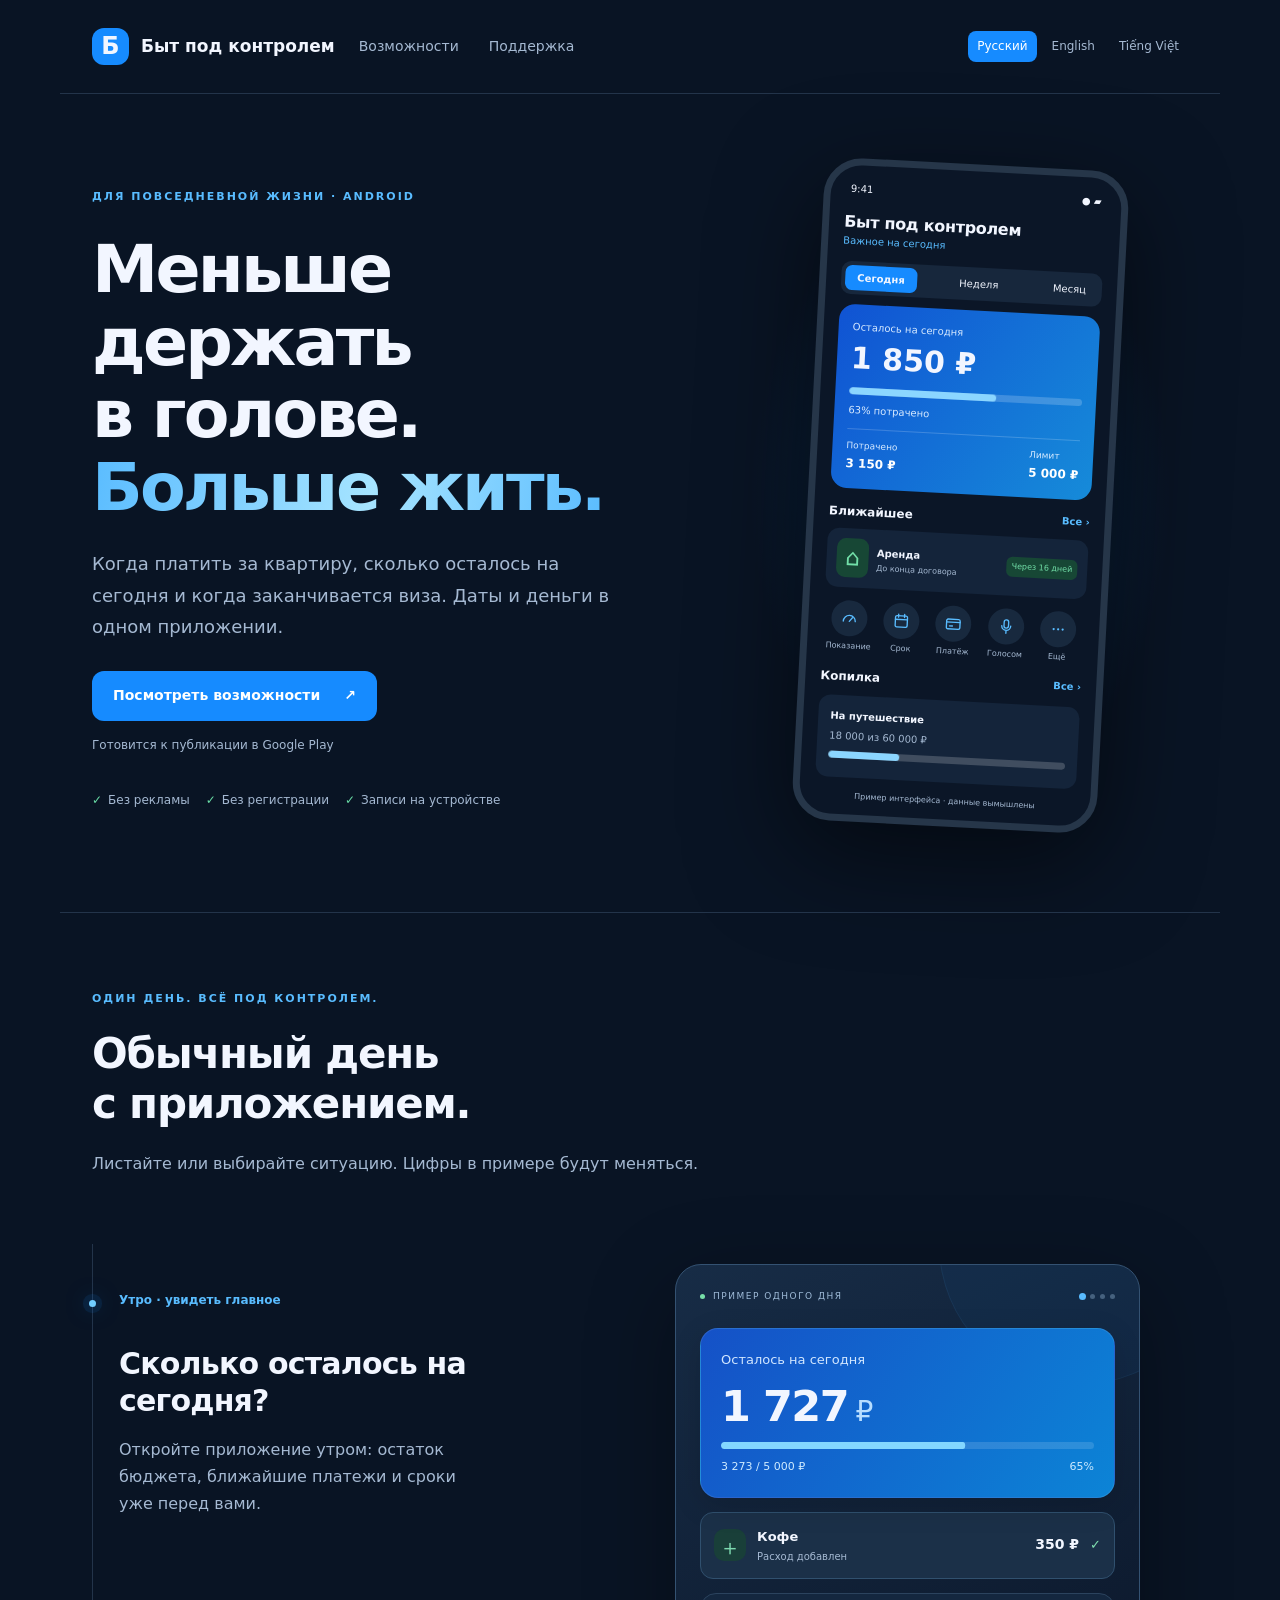
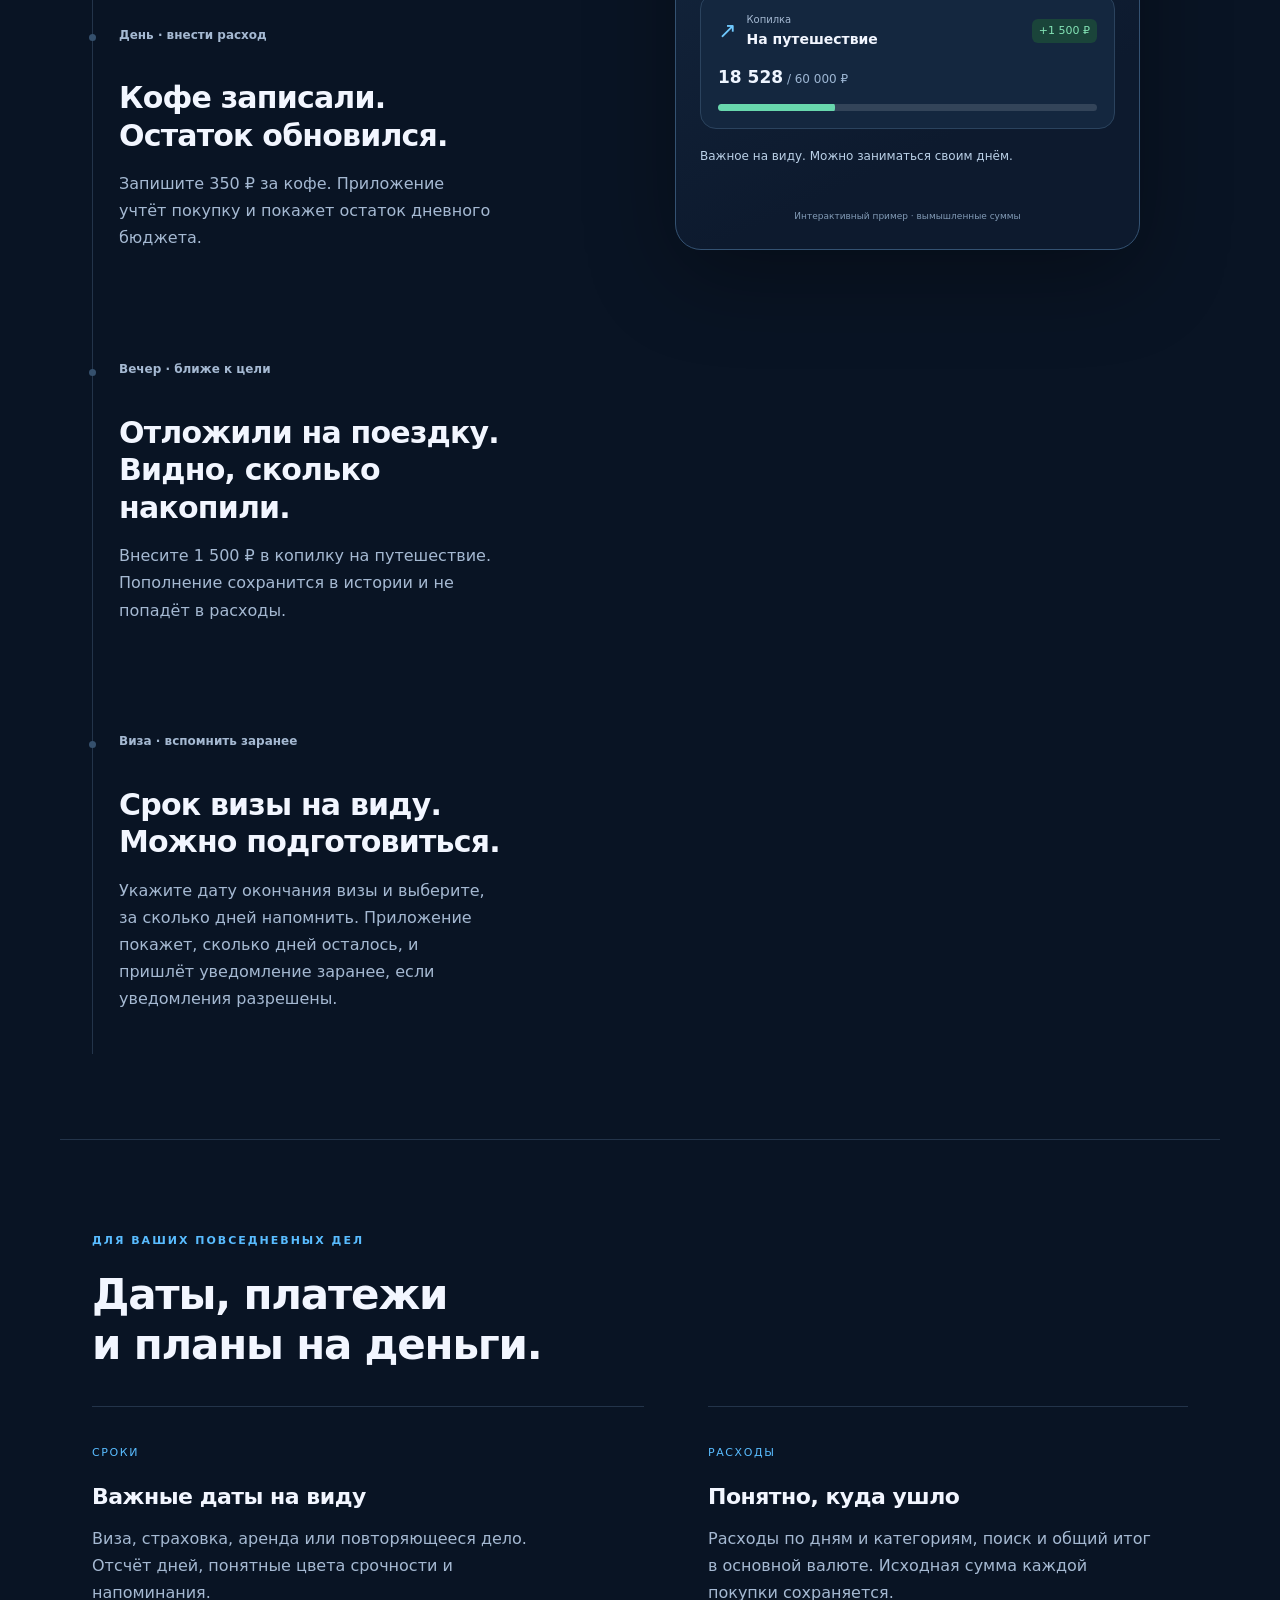
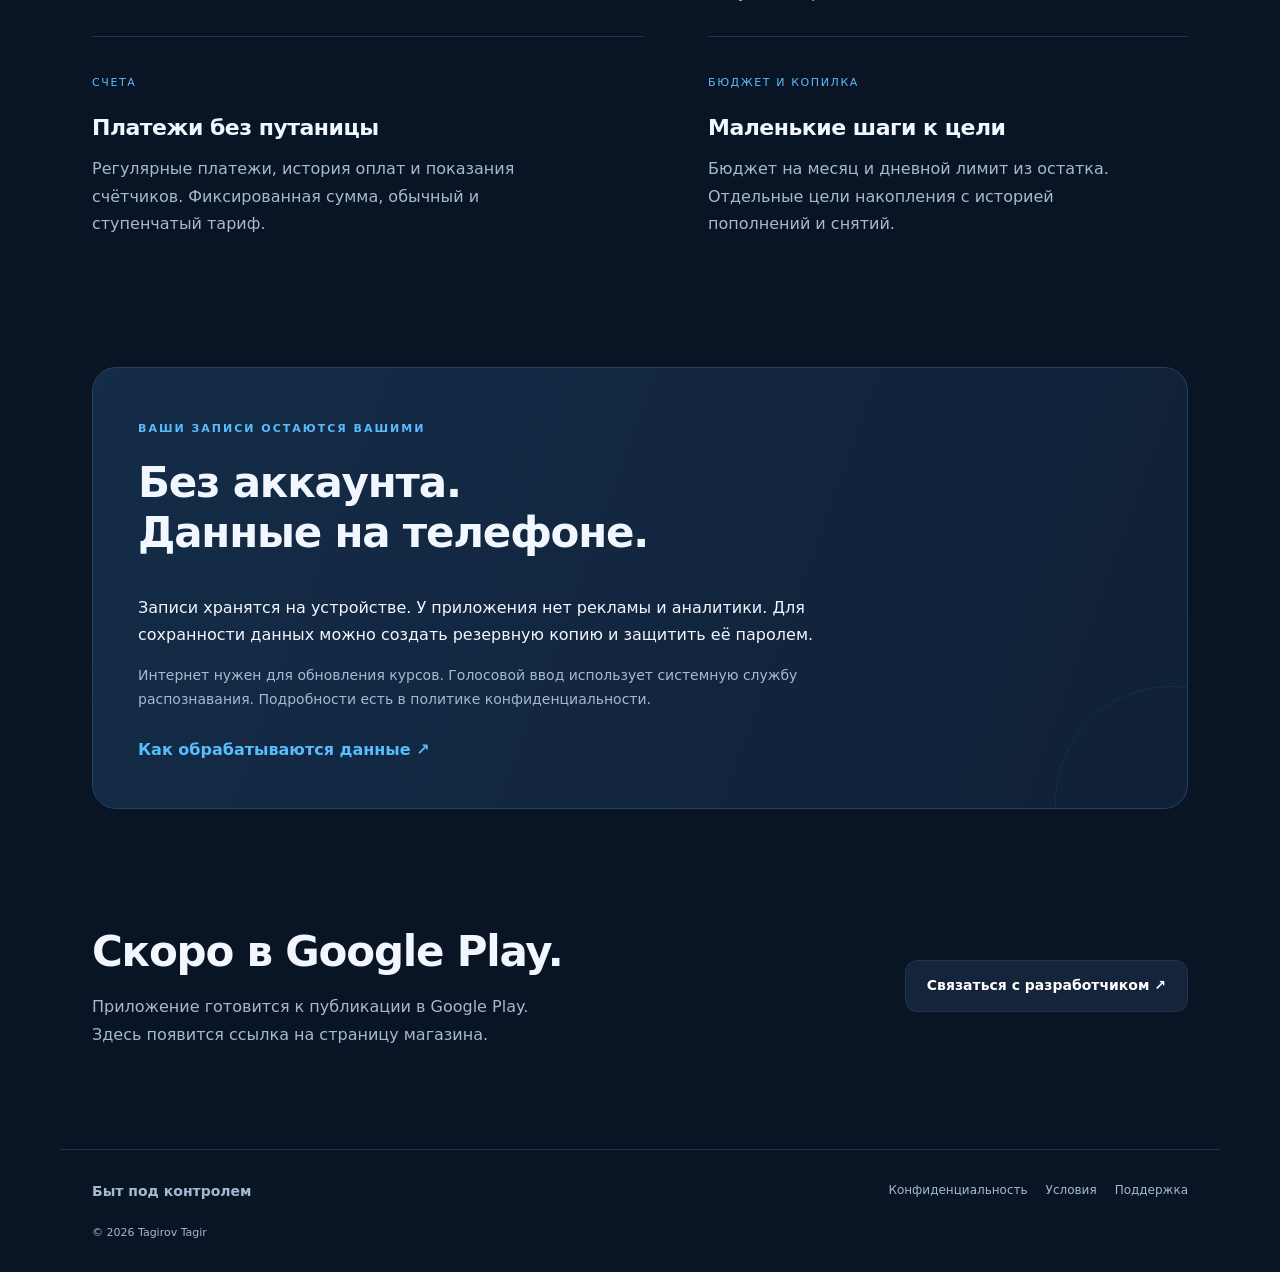
==== commit 7d444b6f: "Refine landing copy and motion while preserving the palette" ====
--- a/docs/index.html
+++ b/docs/index.html
@@ -1,32 +1,32 @@
-<!doctype html><html lang="ru"><head><meta charset="utf-8"><meta name="viewport" content="width=device-width, initial-scale=1"><title>Сроки, счета и расходы — Быт под контролем</title><meta name="description" content="Сроки, расходы, счета и копилка в одном Android-приложении. Официальный сайт «Быт под контролем»."><meta name="theme-color" content="#091424"><link rel="icon" href="favicon.svg" type="image/svg+xml"><link rel="stylesheet" href="style.css"><link rel="stylesheet" href="motion.css?v=visa1"><script src="motion.js?v=currency1" defer></script><link rel="canonical" href="https://evigr.github.io/byt-pod-kontrolem-site/"><link rel="alternate" hreflang="ru" href="https://evigr.github.io/byt-pod-kontrolem-site/"><link rel="alternate" hreflang="en" href="https://evigr.github.io/byt-pod-kontrolem-site/en/"><link rel="alternate" hreflang="vi" href="https://evigr.github.io/byt-pod-kontrolem-site/vi/"><link rel="alternate" hreflang="x-default" href="https://evigr.github.io/byt-pod-kontrolem-site/"></head><body><header><a class="brand" href="./"><span class="logo">Б</span> Быт под контролем</a><nav aria-label="Основное меню"><a href="./#features">Возможности</a><a href="support.html">Поддержка</a></nav><nav class="languages" aria-label="Язык сайта"><a href="index.html" lang="ru" hreflang="ru" aria-current="page">Русский</a><a href="en/index.html" lang="en" hreflang="en">English</a><a href="vi/index.html" lang="vi" hreflang="vi">Tiếng Việt</a></nav></header><main class=""><section class="hero"><div><span class="eyebrow">ДЛЯ ПОВСЕДНЕВНОЙ ЖИЗНИ · ANDROID</span><h1>Меньше держать<br>в голове.<br><em>Больше жить.</em></h1><p class="lead">Аренда, счета, расходы и важные даты — в одном спокойном месте. «Быт под контролем» помогает видеть ближайшее и понимать, куда уходят деньги.</p><div class="actions"><a class="button" href="#features">Посмотреть возможности <span>↗</span></a><span class="release">Готовится к публикации в Google Play</span></div><div class="trust"><span>Без рекламы</span><span>Без регистрации</span><span>Записи на устройстве</span></div></div><div class="phone-wrap"><div class="halo"></div><div class="phone" aria-label="Иллюстрация интерфейса с вымышленными данными"><div class="phone-top"><span>9:41</span><span>● ▰</span></div><h2>Быт под контролем</h2><p class="phone-date">Всё важное — рядом</p><div class="tabs"><b>Сегодня</b><span>Неделя</span><span>Месяц</span></div><div class="balance"><small>Осталось на сегодня</small><strong>1 850 ₽</strong><div class="track"><i></i></div><small>63% потрачено</small><div class="twocol"><span>Потрачено<b>3 150 ₽</b></span><span>Лимит<b>5 000 ₽</b></span></div></div><div class="mini-title">Ближайшее <span>Все ›</span></div><div class="mini-row"><span class="symbol">⌂</span><div><b>Аренда</b><small>До конца договора</small></div><span class="pill">Через 16 дней</span></div><div class="quick"><span><svg viewBox="0 0 24 24" aria-hidden="true"><path d="M4 16a8 8 0 1 1 16 0"></path><path d="M12 16l4-5"></path></svg><small>Показание</small></span><span><svg viewBox="0 0 24 24" aria-hidden="true"><rect x="4" y="5" width="16" height="15" rx="2"></rect><path d="M4 10h16M8 3v4M16 3v4"></path></svg><small>Срок</small></span><span><svg viewBox="0 0 24 24" aria-hidden="true"><rect x="3" y="6" width="18" height="13" rx="2"></rect><path d="M3 10h18M7 15h4"></path></svg><small>Платёж</small></span><span data-only="ru"><svg viewBox="0 0 24 24" aria-hidden="true"><rect x="9" y="3" width="6" height="11" rx="3"></rect><path d="M6 11a6 6 0 0 0 12 0M12 17v4"></path></svg><small>Голосом</small></span><span><svg viewBox="0 0 24 24" aria-hidden="true"><path class="dots" d="M6 12h.01M12 12h.01M18 12h.01"></path></svg><small>Ещё</small></span></div><div class="mini-title">Копилка <span>Все ›</span></div><div class="saving"><b>На путешествие</b><p>18 000 из 60 000 ₽</p><div class="track"><i style="width:30%"></i></div></div><p class="demo-label">Пример интерфейса · данные вымышлены</p></div></div></section>
+<!doctype html><html lang="ru"><head><meta charset="utf-8"><meta name="viewport" content="width=device-width, initial-scale=1"><title>Сроки, счета и расходы - Быт под контролем</title><meta name="description" content="Сроки, расходы, счета и копилка в одном Android-приложении. Официальный сайт «Быт под контролем»."><meta name="theme-color" content="#091424"><link rel="icon" href="favicon.svg" type="image/svg+xml"><link rel="stylesheet" href="style.css"><link rel="stylesheet" href="motion.css?v=refined2"><script src="motion.js?v=refined2" defer></script><link rel="canonical" href="https://evigr.github.io/byt-pod-kontrolem-site/"><link rel="alternate" hreflang="ru" href="https://evigr.github.io/byt-pod-kontrolem-site/"><link rel="alternate" hreflang="en" href="https://evigr.github.io/byt-pod-kontrolem-site/en/"><link rel="alternate" hreflang="vi" href="https://evigr.github.io/byt-pod-kontrolem-site/vi/"><link rel="alternate" hreflang="x-default" href="https://evigr.github.io/byt-pod-kontrolem-site/"></head><body><header><a class="brand" href="./"><span class="logo">Б</span> Быт под контролем</a><nav aria-label="Основное меню"><a href="./#features">Возможности</a><a href="support.html">Поддержка</a></nav><nav class="languages" aria-label="Язык сайта"><a href="index.html" lang="ru" hreflang="ru" aria-current="page">Русский</a><a href="en/index.html" lang="en" hreflang="en">English</a><a href="vi/index.html" lang="vi" hreflang="vi">Tiếng Việt</a></nav></header><main class=""><section class="hero"><div><span class="eyebrow">ДЛЯ ПОВСЕДНЕВНОЙ ЖИЗНИ · ANDROID</span><h1>Меньше держать<br>в голове.<br><em>Больше жить.</em></h1><p class="lead">Когда платить за квартиру, сколько осталось на сегодня и когда заканчивается виза. Даты и деньги в одном приложении.</p><div class="actions"><a class="button" href="#features">Посмотреть возможности <span>↗</span></a><span class="release">Готовится к публикации в Google Play</span></div><div class="trust"><span>Без рекламы</span><span>Без регистрации</span><span>Записи на устройстве</span></div></div><div class="phone-wrap"><div class="halo"></div><div class="phone" aria-label="Иллюстрация интерфейса с вымышленными данными"><div class="phone-top"><span>9:41</span><span>● ▰</span></div><h2>Быт под контролем</h2><p class="phone-date">Важное на сегодня</p><div class="tabs"><b>Сегодня</b><span>Неделя</span><span>Месяц</span></div><div class="balance"><small>Осталось на сегодня</small><strong>1 850 ₽</strong><div class="track"><i></i></div><small>63% потрачено</small><div class="twocol"><span>Потрачено<b>3 150 ₽</b></span><span>Лимит<b>5 000 ₽</b></span></div></div><div class="mini-title">Ближайшее <span>Все ›</span></div><div class="mini-row"><span class="symbol">⌂</span><div><b>Аренда</b><small>До конца договора</small></div><span class="pill">Через 16 дней</span></div><div class="quick"><span><svg viewBox="0 0 24 24" aria-hidden="true"><path d="M4 16a8 8 0 1 1 16 0"></path><path d="M12 16l4-5"></path></svg><small>Показание</small></span><span><svg viewBox="0 0 24 24" aria-hidden="true"><rect x="4" y="5" width="16" height="15" rx="2"></rect><path d="M4 10h16M8 3v4M16 3v4"></path></svg><small>Срок</small></span><span><svg viewBox="0 0 24 24" aria-hidden="true"><rect x="3" y="6" width="18" height="13" rx="2"></rect><path d="M3 10h18M7 15h4"></path></svg><small>Платёж</small></span><span data-only="ru"><svg viewBox="0 0 24 24" aria-hidden="true"><rect x="9" y="3" width="6" height="11" rx="3"></rect><path d="M6 11a6 6 0 0 0 12 0M12 17v4"></path></svg><small>Голосом</small></span><span><svg viewBox="0 0 24 24" aria-hidden="true"><path class="dots" d="M6 12h.01M12 12h.01M18 12h.01"></path></svg><small>Ещё</small></span></div><div class="mini-title">Копилка <span>Все ›</span></div><div class="saving"><b>На путешествие</b><p>18 000 из 60 000 ₽</p><div class="track"><i style="width:30%"></i></div></div><p class="demo-label">Пример интерфейса · данные вымышлены</p></div></div></section>
 
 <section class="story" aria-labelledby="story-heading">
   <div class="story-heading reveal"><span class="eyebrow">ОДИН ДЕНЬ. ВСЁ ПОД КОНТРОЛЕМ.</span>
-    <h2 id="story-heading">Посмотрите, как<br>становится спокойнее.</h2>
-    <p>Прокрутите вниз — пройдём один обычный день вместе.</p>
+    <h2 id="story-heading">Обычный день<br>с приложением.</h2>
+    <p>Листайте или выбирайте ситуацию. Цифры в примере будут меняться.</p>
   </div>
   <div class="story-layout">
     <div class="story-steps">
       <article class="story-step" id="story-plan" data-step="0">
-        <button class="step-select" type="button" aria-pressed="true" data-select="0"><span class="step-number">01</span><span>Утро · увидеть главное</span></button>
-        <h3>Сегодня уже понятнее.</h3><p>Сколько можно потратить? Когда следующий платёж? Важное собрано рядом — не нужно вспоминать всё самому.</p>
+        <button class="step-select" type="button" aria-pressed="true" data-select="0"><span>Утро · увидеть главное</span></button>
+        <h3>Сколько осталось на сегодня?</h3><p>Откройте приложение утром: остаток бюджета, ближайшие платежи и сроки уже перед вами.</p>
       </article>
       <article class="story-step" id="story-expense" data-step="1">
-        <button class="step-select" type="button" aria-pressed="false" data-select="1"><span class="step-number">02</span><span>День · внести расход</span></button>
-        <h3>Кофе записали.<br>Остаток обновился.</h3><p>Добавили 350 ₽ за кофе — сразу видите, сколько осталось на сегодня. Понятные цифры вместо догадок.</p>
+        <button class="step-select" type="button" aria-pressed="false" data-select="1"><span>День · внести расход</span></button>
+        <h3>Кофе записали.<br>Остаток обновился.</h3><p>Запишите 350 ₽ за кофе. Приложение учтёт покупку и покажет остаток дневного бюджета.</p>
       </article>
       <article class="story-step" id="story-saving" data-step="2">
-        <button class="step-select" type="button" aria-pressed="false" data-select="2"><span class="step-number">03</span><span>Вечер · ближе к цели</span></button>
-        <h3>Большая поездка.<br>Маленький шаг сегодня.</h3><p>Отложили 1 500 ₽ — копилка подросла. Это накопление, поэтому сумма расходов от пополнения не меняется.</p>
+        <button class="step-select" type="button" aria-pressed="false" data-select="2"><span>Вечер · ближе к цели</span></button>
+        <h3>Отложили на поездку.<br>Видно, сколько накопили.</h3><p>Внесите 1 500 ₽ в копилку на путешествие. Пополнение сохранится в истории и не попадёт в расходы.</p>
       </article>
       <article class="story-step" id="story-visa" data-step="3">
-        <button class="step-select" type="button" aria-pressed="false" data-select="3"><span class="step-number">04</span><span>Виза · вспомнить заранее</span></button>
-        <h3>Срок визы на виду.<br>Напоминание — вовремя.</h3><p>Укажите дату окончания визы и выберите, за сколько дней напомнить. Приложение покажет, сколько дней осталось, и пришлёт уведомление заранее, если уведомления разрешены.</p>
+        <button class="step-select" type="button" aria-pressed="false" data-select="3"><span>Виза · вспомнить заранее</span></button>
+        <h3>Срок визы на виду.<br>Можно подготовиться.</h3><p>Укажите дату окончания визы и выберите, за сколько дней напомнить. Приложение покажет, сколько дней осталось, и пришлёт уведомление заранее, если уведомления разрешены.</p>
       </article>
     </div>
     <div class="story-stage" data-stage="0">
       <div class="stage-orbit" aria-hidden="true"></div>
-      <div class="stage-top"><span class="stage-dot"></span><span>ПРИМЕР ОДНОГО ДНЯ</span><span class="stage-pagination" aria-hidden="true">01 / 04</span></div>
+      <div class="stage-top"><span class="stage-dot"></span><span>ПРИМЕР ОДНОГО ДНЯ</span><span class="stage-progress" aria-hidden="true"><i class="is-current"></i><i></i><i></i><i></i></span></div>
       <div class="stage-finances">
       <div class="stage-budget">
         <div class="stage-label">Осталось на сегодня</div>
@@ -47,6 +47,6 @@
       <p class="stage-disclaimer">Интерактивный пример · вымышленные суммы</p>
     </div>
   </div>
-</section><section id="features" class="features"><div class="section-intro"><span class="eyebrow">ОДНО ПРИЛОЖЕНИЕ. ПРИВЫЧНЫЕ ДЕЛА.</span><h2>Чтобы быт занимал<br>меньше вашего внимания.</h2></div><div class="feature-grid"><article><span class="feature-no">01 / СРОКИ</span><h3>Важные даты на виду</h3><p>Виза, страховка, аренда или повторяющееся дело. Отсчёт дней, понятные цвета срочности и напоминания.</p></article><article><span class="feature-no">02 / РАСХОДЫ</span><h3>Понятно, куда ушло</h3><p>Расходы по дням и категориям, поиск и общий итог в основной валюте. Исходная сумма каждой покупки сохраняется.</p></article><article><span class="feature-no">03 / СЧЕТА</span><h3>Платежи без путаницы</h3><p>Регулярные платежи, история оплат и показания счётчиков. Фиксированная сумма, обычный и ступенчатый тариф.</p></article><article><span class="feature-no">04 / БЮДЖЕТ И КОПИЛКА</span><h3>Маленькие шаги к цели</h3><p>Бюджет на месяц и дневной лимит из остатка. Отдельные цели накопления с историей пополнений и снятий.</p></article></div></section>
-<section class="privacy-callout"><span class="eyebrow">ВАШИ ЗАПИСИ ОСТАЮТСЯ ВАШИМИ</span><h2>Без аккаунта.<br>Без лишнего шума.</h2><p>Записи хранятся на устройстве. У приложения нет рекламы и аналитики. Для сохранности данных можно создать резервную копию и защитить её паролем.</p><p class="muted">Для обновления курсов используется интернет. Голосовой ввод работает через системную службу распознавания — подробнее в политике.</p><a class="text-link" href="privacy.html">Как обрабатываются данные ↗</a></section>
-<section class="closing"><div><h2>Начинаем с простого.</h2><p>Приложение готовится к публикации в Google Play.<br>Здесь появится ссылка на страницу магазина.</p></div><a class="button secondary" href="support.html">Связаться с разработчиком ↗</a></section></main><footer><a class="brand" href="./">Быт под контролем</a><div><a href="privacy.html">Конфиденциальность</a><a href="terms.html">Условия</a><a href="support.html">Поддержка</a></div><p>© 2026 Tagirov Tagir</p></footer></body></html>+</section><section id="features" class="features"><div class="section-intro"><span class="eyebrow">ДЛЯ ВАШИХ ПОВСЕДНЕВНЫХ ДЕЛ</span><h2>Даты, платежи<br>и планы на деньги.</h2></div><div class="feature-grid"><article><span class="feature-label">СРОКИ</span><h3>Важные даты на виду</h3><p>Виза, страховка, аренда или повторяющееся дело. Отсчёт дней, понятные цвета срочности и напоминания.</p></article><article><span class="feature-label">РАСХОДЫ</span><h3>Понятно, куда ушло</h3><p>Расходы по дням и категориям, поиск и общий итог в основной валюте. Исходная сумма каждой покупки сохраняется.</p></article><article><span class="feature-label">СЧЕТА</span><h3>Платежи без путаницы</h3><p>Регулярные платежи, история оплат и показания счётчиков. Фиксированная сумма, обычный и ступенчатый тариф.</p></article><article><span class="feature-label">БЮДЖЕТ И КОПИЛКА</span><h3>Маленькие шаги к цели</h3><p>Бюджет на месяц и дневной лимит из остатка. Отдельные цели накопления с историей пополнений и снятий.</p></article></div></section>
+<section class="privacy-callout"><span class="eyebrow">ВАШИ ЗАПИСИ ОСТАЮТСЯ ВАШИМИ</span><h2>Без аккаунта.<br>Данные на телефоне.</h2><p>Записи хранятся на устройстве. У приложения нет рекламы и аналитики. Для сохранности данных можно создать резервную копию и защитить её паролем.</p><p class="muted">Интернет нужен для обновления курсов. Голосовой ввод использует системную службу распознавания. Подробности есть в политике конфиденциальности.</p><a class="text-link" href="privacy.html">Как обрабатываются данные ↗</a></section>
+<section class="closing"><div><h2>Скоро в Google Play.</h2><p>Приложение готовится к публикации в Google Play.<br>Здесь появится ссылка на страницу магазина.</p></div><a class="button secondary" href="support.html">Связаться с разработчиком ↗</a></section></main><footer><a class="brand" href="./">Быт под контролем</a><div><a href="privacy.html">Конфиденциальность</a><a href="terms.html">Условия</a><a href="support.html">Поддержка</a></div><p>© 2026 Tagirov Tagir</p></footer></body></html>
--- a/docs/style.css
+++ b/docs/style.css
@@ -1,4 +1,4 @@
-:root{color-scheme:dark;--bg:#091424;--panel:#14243a;--text:#f2f6ff;--muted:#a5b9d2;--blue:#59bcff;--line:#23344a}*{box-sizing:border-box}html{scroll-behavior:smooth;scroll-padding-top:30px}body{margin:0;background:var(--bg);color:var(--text);font:16px/1.7 system-ui,-apple-system,"Segoe UI",sans-serif}a{color:inherit;text-decoration:none}a:focus-visible,summary:focus-visible{outline:3px solid var(--blue);outline-offset:5px}header,main,footer{max-width:1160px;margin:auto}header{padding:28px 32px;display:flex;align-items:center;justify-content:space-between;border-bottom:1px solid var(--line)}.brand{font-size:17px;font-weight:750;display:flex;gap:12px;align-items:center}.logo{background:#168bff;border-radius:12px;width:37px;height:37px;text-align:center;font-size:24px;line-height:37px}nav{display:flex;gap:30px;font-size:14px;color:var(--muted)}nav a:hover,footer a:hover{color:var(--blue)}section{padding:85px 32px}.hero{display:grid;grid-template-columns:1.25fr 1fr;align-items:center;gap:72px;padding-top:70px}.eyebrow{font-size:11px;letter-spacing:2px;font-weight:750;color:var(--blue)}h1{font-size:clamp(42px,5.2vw,68px);line-height:1.09;letter-spacing:-2.8px;margin:25px 0}em{font-style:normal;color:var(--blue)}.lead{font-size:18px;color:var(--muted);max-width:530px;line-height:1.75}.actions{display:flex;flex-direction:column;align-items:flex-start;gap:14px;margin-top:28px}.button{display:inline-flex;align-items:center;gap:24px;background:#168bff;color:white;border-radius:12px;padding:13px 21px;font-size:14px;font-weight:700;overflow-wrap:anywhere}.button:hover{background:#0877dd}.release{font-size:12px;color:var(--muted)}.trust{display:flex;flex-wrap:wrap;gap:16px;margin-top:35px;font-size:12px;color:var(--muted)}.trust span:before{content:'✓';color:#69dda6;margin-right:6px}.phone-wrap{position:relative;display:flex;justify-content:center}.halo{position:absolute;inset:10% -20%;background:radial-gradient(ellipse,#0d55954a,transparent 68%);z-index:-1}.phone{width:305px;border:7px solid #263649;border-radius:38px;background:#0b1627;padding:15px 15px 12px;box-shadow:0 30px 100px #0008;transform:rotate(3deg)}.phone-top{display:flex;justify-content:space-between;font-size:10px;margin:0 5px 15px}.phone h2{font-size:16px;margin:0;letter-spacing:-.3px}.phone-date{font-size:10px;color:var(--blue);margin:1px 0 12px}.tabs{display:flex;justify-content:space-between;font-size:10px;background:#17273c;border-radius:10px;padding:4px;margin-bottom:10px}.tabs>*{padding:4px 12px}.tabs b{background:#168bff;border-radius:7px}.balance{background:linear-gradient(125deg,#1053d3,#168bd9);border-radius:16px;padding:14px}.balance small{display:block;font-size:10px;color:#d7eaff}.balance>strong{font-size:30px;line-height:1.5}.track{height:7px;border-radius:5px;background:#ffffff30;overflow:hidden;margin:7px 0}.track i{display:block;width:63%;height:100%;background:#8bd6ff;border-radius:5px}.twocol{display:flex;justify-content:space-between;border-top:1px solid #ffffff30;margin-top:10px;padding-top:9px;font-size:9px;color:#d7eaff}.twocol b{display:block;color:white;font-size:12px}.mini-title{display:flex;justify-content:space-between;font-size:12px;font-weight:750;margin:13px 0 7px}.mini-title span{font-size:10px;color:var(--blue)}.mini-row{display:flex;align-items:center;gap:8px;background:var(--panel);border-radius:12px;padding:10px}.symbol{font-size:23px;background:#174735;color:#72dfa8;border-radius:9px;width:32px;text-align:center}.mini-row b{font-size:10px;display:block}.mini-row small{font-size:8px;display:block;color:var(--muted)}.pill{margin-left:auto;white-space:nowrap;font-size:8px;background:#174735;color:#72dfa8;border-radius:6px;padding:3px 5px}.quick{display:flex;justify-content:space-around;margin:13px 0}.quick>span{background:#18293e;border-radius:50%;width:36px;height:36px;text-align:center;line-height:35px;color:var(--blue);font-size:20px}.quick small{display:block;font-size:8px;line-height:20px;color:var(--muted)}.saving{margin-top:8px;padding:12px;border-radius:12px;background:var(--panel);font-size:10px}.saving p{margin:3px 0;color:var(--muted)}.demo-label{font-size:8px;color:var(--muted);text-align:center;margin:12px 0 0}.features{border-top:1px solid var(--line)}h2{font-size:clamp(28px,3.6vw,42px);line-height:1.2;letter-spacing:-1.2px;margin:18px 0 35px}.feature-grid{display:grid;grid-template-columns:1fr 1fr;gap:0 48px}.feature-grid article{padding:25px 0;border-top:1px solid var(--line)}.feature-no{font-size:11px;letter-spacing:1.6px;color:var(--blue)}h3{font-size:22px;letter-spacing:-.5px;margin:14px 0 9px}.feature-grid p{color:var(--muted);max-width:450px;margin:0}.privacy-callout{background:linear-gradient(110deg,#142c48,#102036);border:1px solid #254262;border-radius:24px;margin:15px 32px;padding:45px}.privacy-callout p{max-width:700px}.muted{color:var(--muted);font-size:14px}.text-link{display:inline-block;color:var(--blue);font-weight:700;margin-top:10px}.closing{display:flex;justify-content:space-between;align-items:center;gap:35px}.closing h2{margin-bottom:15px}.closing p{color:var(--muted)}.secondary{background:var(--panel);border:1px solid var(--line);white-space:nowrap}footer{border-top:1px solid var(--line);padding:30px 32px;display:flex;flex-wrap:wrap;gap:20px;justify-content:space-between;color:var(--muted);font-size:12px}footer .brand{font-size:14px}footer>div{display:flex;flex-wrap:wrap;gap:18px}footer p{width:100%;margin:0;font-size:11px}.document{max-width:850px;padding:50px 32px 90px;overflow-wrap:anywhere}.document h1{font-size:38px;letter-spacing:-1px;line-height:1.2}.document h2{font-size:24px;margin:36px 0 12px;letter-spacing:-.4px}.document p,.document li{color:#bfcee0}.document li{margin-bottom:10px}.document a:not(.button){color:var(--blue)}.back{display:block;font-size:13px;margin-bottom:30px}details{border-bottom:1px solid var(--line);padding:17px 0}summary{cursor:pointer;font-weight:650}.document .button{margin:15px 0}@media(max-width:760px){header{padding:20px}.brand{font-size:14px;gap:8px}nav{gap:14px;font-size:12px}nav a:first-child{display:none}.hero{grid-template-columns:1fr;gap:45px;padding-top:45px}.hero h1{font-size:49px}.hero .lead{font-size:16px}.phone{transform:rotate(0)}section{padding:50px 22px}.feature-grid{grid-template-columns:1fr}.privacy-callout{margin:10px 18px;padding:28px}.closing{flex-direction:column;align-items:flex-start}.secondary{white-space:normal}footer{padding:26px 22px;flex-direction:column}.document{padding:35px 22px 60px}.document h1{font-size:30px;letter-spacing:-.5px}}@media(prefers-reduced-motion:reduce){html{scroll-behavior:auto}}
+:root{color-scheme:dark;--bg:#091424;--panel:#14243a;--text:#f2f6ff;--muted:#a5b9d2;--blue:#59bcff;--line:#23344a}*{box-sizing:border-box}html{scroll-behavior:smooth;scroll-padding-top:30px}body{margin:0;background:var(--bg);color:var(--text);font:16px/1.7 system-ui,-apple-system,"Segoe UI",sans-serif}a{color:inherit;text-decoration:none}a:focus-visible,summary:focus-visible{outline:3px solid var(--blue);outline-offset:5px}header,main,footer{max-width:1160px;margin:auto}header{padding:28px 32px;display:flex;align-items:center;justify-content:space-between;border-bottom:1px solid var(--line)}.brand{font-size:17px;font-weight:750;display:flex;gap:12px;align-items:center}.logo{background:#168bff;border-radius:12px;width:37px;height:37px;text-align:center;font-size:24px;line-height:37px}nav{display:flex;gap:30px;font-size:14px;color:var(--muted)}nav a:hover,footer a:hover{color:var(--blue)}section{padding:85px 32px}.hero{display:grid;grid-template-columns:1.25fr 1fr;align-items:center;gap:72px;padding-top:70px}.eyebrow{font-size:11px;letter-spacing:2px;font-weight:750;color:var(--blue)}h1{font-size:clamp(42px,5.2vw,68px);line-height:1.09;letter-spacing:-2.8px;margin:25px 0}em{font-style:normal;color:var(--blue)}.lead{font-size:18px;color:var(--muted);max-width:530px;line-height:1.75}.actions{display:flex;flex-direction:column;align-items:flex-start;gap:14px;margin-top:28px}.button{display:inline-flex;align-items:center;gap:24px;background:#168bff;color:white;border-radius:12px;padding:13px 21px;font-size:14px;font-weight:700;overflow-wrap:anywhere}.button:hover{background:#0877dd}.release{font-size:12px;color:var(--muted)}.trust{display:flex;flex-wrap:wrap;gap:16px;margin-top:35px;font-size:12px;color:var(--muted)}.trust span:before{content:'✓';color:#69dda6;margin-right:6px}.phone-wrap{position:relative;display:flex;justify-content:center}.halo{position:absolute;inset:10% -20%;background:radial-gradient(ellipse,#0d55954a,transparent 68%);z-index:-1}.phone{width:305px;border:7px solid #263649;border-radius:38px;background:#0b1627;padding:15px 15px 12px;box-shadow:0 30px 100px #0008;transform:rotate(3deg)}.phone-top{display:flex;justify-content:space-between;font-size:10px;margin:0 5px 15px}.phone h2{font-size:16px;margin:0;letter-spacing:-.3px}.phone-date{font-size:10px;color:var(--blue);margin:1px 0 12px}.tabs{display:flex;justify-content:space-between;font-size:10px;background:#17273c;border-radius:10px;padding:4px;margin-bottom:10px}.tabs>*{padding:4px 12px}.tabs b{background:#168bff;border-radius:7px}.balance{background:linear-gradient(125deg,#1053d3,#168bd9);border-radius:16px;padding:14px}.balance small{display:block;font-size:10px;color:#d7eaff}.balance>strong{font-size:30px;line-height:1.5}.track{height:7px;border-radius:5px;background:#ffffff30;overflow:hidden;margin:7px 0}.track i{display:block;width:63%;height:100%;background:#8bd6ff;border-radius:5px}.twocol{display:flex;justify-content:space-between;border-top:1px solid #ffffff30;margin-top:10px;padding-top:9px;font-size:9px;color:#d7eaff}.twocol b{display:block;color:white;font-size:12px}.mini-title{display:flex;justify-content:space-between;font-size:12px;font-weight:750;margin:13px 0 7px}.mini-title span{font-size:10px;color:var(--blue)}.mini-row{display:flex;align-items:center;gap:8px;background:var(--panel);border-radius:12px;padding:10px}.symbol{font-size:23px;background:#174735;color:#72dfa8;border-radius:9px;width:32px;text-align:center}.mini-row b{font-size:10px;display:block}.mini-row small{font-size:8px;display:block;color:var(--muted)}.pill{margin-left:auto;white-space:nowrap;font-size:8px;background:#174735;color:#72dfa8;border-radius:6px;padding:3px 5px}.quick{display:flex;justify-content:space-around;margin:13px 0}.quick>span{background:#18293e;border-radius:50%;width:36px;height:36px;text-align:center;line-height:35px;color:var(--blue);font-size:20px}.quick small{display:block;font-size:8px;line-height:20px;color:var(--muted)}.saving{margin-top:8px;padding:12px;border-radius:12px;background:var(--panel);font-size:10px}.saving p{margin:3px 0;color:var(--muted)}.demo-label{font-size:8px;color:var(--muted);text-align:center;margin:12px 0 0}.features{border-top:1px solid var(--line)}h2{font-size:clamp(28px,3.6vw,42px);line-height:1.2;letter-spacing:-1.2px;margin:18px 0 35px}.feature-grid{display:grid;grid-template-columns:1fr 1fr;gap:0 48px}.feature-grid article{padding:25px 0;border-top:1px solid var(--line)}.feature-label{font-size:11px;letter-spacing:1.6px;color:var(--blue)}h3{font-size:22px;letter-spacing:-.5px;margin:14px 0 9px}.feature-grid p{color:var(--muted);max-width:450px;margin:0}.privacy-callout{background:linear-gradient(110deg,#142c48,#102036);border:1px solid #254262;border-radius:24px;margin:15px 32px;padding:45px}.privacy-callout p{max-width:700px}.muted{color:var(--muted);font-size:14px}.text-link{display:inline-block;color:var(--blue);font-weight:700;margin-top:10px}.closing{display:flex;justify-content:space-between;align-items:center;gap:35px}.closing h2{margin-bottom:15px}.closing p{color:var(--muted)}.secondary{background:var(--panel);border:1px solid var(--line);white-space:nowrap}footer{border-top:1px solid var(--line);padding:30px 32px;display:flex;flex-wrap:wrap;gap:20px;justify-content:space-between;color:var(--muted);font-size:12px}footer .brand{font-size:14px}footer>div{display:flex;flex-wrap:wrap;gap:18px}footer p{width:100%;margin:0;font-size:11px}.document{max-width:850px;padding:50px 32px 90px;overflow-wrap:anywhere}.document h1{font-size:38px;letter-spacing:-1px;line-height:1.2}.document h2{font-size:24px;margin:36px 0 12px;letter-spacing:-.4px}.document p,.document li{color:#bfcee0}.document li{margin-bottom:10px}.document a:not(.button){color:var(--blue)}.back{display:block;font-size:13px;margin-bottom:30px}details{border-bottom:1px solid var(--line);padding:17px 0}summary{cursor:pointer;font-weight:650}.document .button{margin:15px 0}@media(max-width:760px){header{padding:20px}.brand{font-size:14px;gap:8px}nav{gap:14px;font-size:12px}nav a:first-child{display:none}.hero{grid-template-columns:1fr;gap:45px;padding-top:45px}.hero h1{font-size:49px}.hero .lead{font-size:16px}.phone{transform:rotate(0)}section{padding:50px 22px}.feature-grid{grid-template-columns:1fr}.privacy-callout{margin:10px 18px;padding:28px}.closing{flex-direction:column;align-items:flex-start}.secondary{white-space:normal}footer{padding:26px 22px;flex-direction:column}.document{padding:35px 22px 60px}.document h1{font-size:30px;letter-spacing:-.5px}}@media(prefers-reduced-motion:reduce){html{scroll-behavior:auto}}
 
 body{overflow-x:clip}
 
--- a/docs/motion.css
+++ b/docs/motion.css
@@ -1,4 +1,20 @@
 /* Motion is decorative; no content requires JavaScript to become readable. */
-.button{transition:background .2s,transform .2s,box-shadow .2s}.button:hover{transform:translateY(-3px);box-shadow:0 12px 32px #168bff28}.languages a{transition:background .2s}.hero h1 em{background:linear-gradient(100deg,#5abcff,#a6e4ff 55%,#5abcff);background-clip:text;-webkit-background-clip:text;color:transparent}.hero .phone{animation:phone-arrive 1.1s cubic-bezier(.2,.7,.2,1) both}.hero h1{animation:copy-arrive .85s ease-out both}.hero .lead,.hero .actions,.hero .trust{animation:copy-arrive .85s .14s ease-out both}.phone-wrap .halo{background:radial-gradient(ellipse,#168bff30,transparent 67%)}.hero .balance .track i{transform-origin:left;animation:fill-arrive 1.1s .35s cubic-bezier(.2,.7,.2,1) both}.hero .saving .track i{transform-origin:left;animation:fill-arrive 1.1s .6s ease both}.motion-ready{opacity:0;transform:translateY(25px);transition:opacity .7s ease,transform .7s cubic-bezier(.2,.7,.2,1)}.motion-ready.is-visible{opacity:1;transform:none}.feature-grid article:nth-child(even){transition-delay:.08s}.feature-grid article{transition:opacity .7s,transform .7s,border-color .2s}.feature-grid article:hover{border-color:#59bcff90}.story{border-top:1px solid var(--line);position:relative;padding-top:70px}.story-heading p{color:var(--muted);margin-top:-14px}.story-layout{display:grid;grid-template-columns:1fr 1fr;gap:70px;position:relative;align-items:start}.story-steps{padding-top:50px}.story-step{min-height:370px;padding:35px 0 70px 26px;border-left:1px solid #23344a;position:relative;scroll-margin-top:120px}.story-step:before{content:'';position:absolute;left:-4px;top:56px;width:7px;height:7px;border-radius:50%;background:#35506d;transition:background .3s,box-shadow .3s}.story-step.is-active:before{background:#70cdff;box-shadow:0 0 0 6px #168bff1a,0 0 22px #168bff90}.story-step h3{font-size:30px;line-height:1.25;margin:22px 0 15px;letter-spacing:-.8px}.story-step p{color:var(--muted);max-width:375px;font-size:16px}.step-select{font:inherit;font-size:12px;font-weight:650;display:flex;align-items:center;gap:12px;border:0;background:none;color:var(--muted);padding:0;min-height:44px;text-align:left;cursor:pointer}.step-select[aria-pressed=true]{color:var(--blue)}.step-select:focus-visible{outline:2px solid var(--blue);outline-offset:6px;border-radius:6px}.step-number{font-variant-numeric:tabular-nums;font-size:11px;letter-spacing:1px;color:var(--blue)}.story-stage{position:sticky;top:45px;isolation:isolate;max-width:465px;width:100%;border:1px solid #345272;border-radius:26px;background:linear-gradient(155deg,#172c46,#0d1a2e 75%);padding:24px;box-shadow:0 25px 90px #0005;margin-top:70px;overflow:hidden}.stage-orbit{position:absolute;width:280px;height:280px;border-radius:50%;background:#168bff0d;border:1px solid #59bcff12;right:-80px;top:-160px;z-index:-1}.stage-top{display:flex;align-items:center;gap:8px;font-size:9px;letter-spacing:1.5px;color:#9fbbd8;margin-bottom:24px}.stage-dot{width:5px;height:5px;background:#77dfa8;border-radius:50%}.stage-pagination{margin-left:auto;font-variant-numeric:tabular-nums;color:#59bcff}.stage-budget{background:linear-gradient(125deg,#1551c7,#0c84d6);border:1px solid #ffffff18;border-radius:18px;padding:20px;box-shadow:0 8px 30px #0002;position:relative;overflow:hidden}.stage-label{font-size:13px;color:#d1e6ff}.stage-amount{font-size:43px;font-weight:800;letter-spacing:-1.5px;line-height:1.65;font-variant-numeric:tabular-nums}.stage-amount>span:last-child{font-size:28px;color:#b7ddff;font-weight:500}.stage-track{height:7px;border-radius:8px;background:#ffffff22;overflow:hidden}.stage-track i{display:block;background:#83d7ff;height:100%;border-radius:8px}.stage-budget-foot{display:flex;justify-content:space-between;color:#cfebff;font-size:11px;margin-top:9px;font-variant-numeric:tabular-nums}.stage-receipt{display:flex;align-items:center;gap:11px;padding:13px;margin:14px 0;border:1px solid #30506e;border-radius:13px;background:#1b3048;opacity:.24;transform:translateY(7px);transition:opacity .5s,transform .5s,border-color .5s}.stage-receipt div{flex:1}.stage-receipt b{font-size:13px;display:block}.stage-receipt small{font-size:10px;color:#a5b9d2;display:block}.stage-receipt strong{font-size:14px;font-variant-numeric:tabular-nums}.receipt-icon{color:#7dd9b0;background:#193f39;border-radius:10px;width:32px;height:32px;display:grid;place-items:center;font-size:22px}.receipt-check{font-size:13px;color:#80dfb0;opacity:0;transform:scale(.5);transition:opacity .4s,transform .4s}.story-stage[data-stage="1"] .stage-receipt,.story-stage[data-stage="2"] .stage-receipt{opacity:1;transform:none;border-color:#46816c}.story-stage[data-stage="1"] .receipt-check,.story-stage[data-stage="2"] .receipt-check{opacity:1;transform:scale(1)}.stage-saving{padding:17px;border:1px solid #2b435e;border-radius:16px;background:#14273f;transition:border-color .4s,box-shadow .4s}.stage-saving-title{display:flex;align-items:center;gap:10px}.saving-icon{font-size:22px;color:#70caff}.stage-saving-title div{flex:1;min-width:0}.stage-saving-title small{display:block;color:var(--muted);font-size:10px}.stage-saving-title b{display:block;font-size:14px}.saving-gain{font-size:11px;color:#83e3b5;background:#1a443a;padding:3px 7px;border-radius:6px;opacity:0;transform:translateY(5px);transition:opacity .5s,transform .5s;white-space:nowrap}.story-stage[data-stage="2"] .saving-gain{opacity:1;transform:none}.story-stage[data-stage="2"] .stage-saving{border-color:#3e8671;box-shadow:0 0 35px #5cd6ad0b}.stage-saving p{font-size:12px;color:#9cb5d2;margin:12px 0}.stage-saving p strong{color:#eef5ff;font-size:17px;font-variant-numeric:tabular-nums}.stage-saving .stage-track i{background:#68d7ad}.stage-caption{min-height:60px;margin-top:18px;font-size:12px;line-height:1.6;color:#bad0e7}.stage-caption [hidden]{display:none}.stage-disclaimer{font-size:9px;color:#829bb6;text-align:center;margin:2px 0 0}.privacy-callout{position:relative;overflow:hidden}.privacy-callout:after{content:'';position:absolute;width:230px;height:230px;border:1px solid #59bcff15;border-radius:50%;right:-100px;bottom:-110px;pointer-events:none}@keyframes copy-arrive{from{opacity:0;transform:translateY(18px)}to{opacity:1;transform:none}}@keyframes phone-arrive{from{opacity:0;transform:translateY(26px) rotate(6deg)}to{opacity:1;transform:translateY(0) rotate(3deg)}}@keyframes fill-arrive{from{transform:scaleX(.08)}to{transform:scaleX(1)}}@media(max-width:760px){.hero .phone{animation-name:copy-arrive}.story{padding-top:45px}.story-layout{display:flex;flex-direction:column;gap:0}.story-stage{order:-1;top:10px;z-index:3;margin:18px auto 0;padding:16px;border-radius:20px;max-width:400px;box-shadow:0 20px 50px #0009}.stage-top{margin-bottom:12px}.stage-budget{padding:13px 16px}.stage-amount{font-size:31px;line-height:1.4}.stage-amount>span:last-child{font-size:22px}.stage-receipt{padding:8px 10px;margin:9px 0}.stage-saving{padding:11px 14px}.stage-saving p{margin:6px 0}.stage-caption{min-height:36px;margin-top:10px;font-size:11px}.stage-disclaimer{font-size:8px}.story-steps{padding-top:20px;width:100%}.story-step{min-height:340px;padding:35px 0 80px 20px}.story-step h3{font-size:27px}.story-step p{font-size:15px}.story-step:last-child{min-height:300px;padding-bottom:25px}.story-heading h2{font-size:32px}.story-stage[data-stage="0"] .stage-receipt{opacity:.35}}@media(prefers-reduced-motion:reduce){*,*:before,*:after{animation:none!important;transition:none!important;scroll-behavior:auto!important}.motion-ready{opacity:1;transform:none}.hero .phone{transform:rotate(3deg)}.stage-receipt{transform:none}.saving-gain{transform:none}}@media(max-width:760px) and (prefers-reduced-motion:reduce){.hero .phone{transform:none}}@media(max-height:650px) and (max-width:760px){.story-stage{position:relative;top:auto}.story-step{min-height:220px}}
+.button{transition:background .2s,transform .2s,box-shadow .2s}.button:hover{transform:translateY(-3px);box-shadow:0 12px 32px #168bff28}.languages a{transition:background .2s}.hero h1 em{background:linear-gradient(100deg,#5abcff,#a6e4ff 55%,#5abcff);background-clip:text;-webkit-background-clip:text;color:transparent}.hero .phone{animation:phone-arrive 1.1s cubic-bezier(.2,.7,.2,1) both}.hero h1{animation:copy-arrive .85s ease-out both}.hero .lead,.hero .actions,.hero .trust{animation:copy-arrive .85s .14s ease-out both}.phone-wrap .halo{background:radial-gradient(ellipse,#168bff30,transparent 67%)}.hero .balance .track i{transform-origin:left;animation:fill-arrive 1.1s .35s cubic-bezier(.2,.7,.2,1) both}.hero .saving .track i{transform-origin:left;animation:fill-arrive 1.1s .6s ease both}.motion-ready{opacity:0;transform:translateY(25px);transition:opacity .7s ease,transform .7s cubic-bezier(.2,.7,.2,1)}.motion-ready.is-visible{opacity:1;transform:none}.feature-grid article:nth-child(even){transition-delay:.08s}.feature-grid article{transition:opacity .7s,transform .7s,border-color .2s}.feature-grid article:hover{border-color:#59bcff90}.story{border-top:1px solid var(--line);position:relative;padding-top:70px}.story-heading p{color:var(--muted);margin-top:-14px}.story-layout{display:grid;grid-template-columns:1fr 1fr;gap:70px;position:relative;align-items:start}.story-steps{padding-top:50px}.story-step{min-height:370px;padding:35px 0 70px 26px;border-left:1px solid #23344a;position:relative;scroll-margin-top:120px}.story-step:before{content:'';position:absolute;left:-4px;top:56px;width:7px;height:7px;border-radius:50%;background:#35506d;transition:background .3s,box-shadow .3s}.story-step.is-active:before{background:#70cdff;box-shadow:0 0 0 6px #168bff1a,0 0 22px #168bff90}.story-step h3{font-size:30px;line-height:1.25;margin:22px 0 15px;letter-spacing:-.8px}.story-step p{color:var(--muted);max-width:375px;font-size:16px}.step-select{font:inherit;font-size:12px;font-weight:650;display:flex;align-items:center;gap:12px;border:0;background:none;color:var(--muted);padding:0;min-height:44px;text-align:left;cursor:pointer}.step-select[aria-pressed=true]{color:var(--blue)}.step-select:focus-visible{outline:2px solid var(--blue);outline-offset:6px;border-radius:6px}.story-stage{position:sticky;top:45px;isolation:isolate;max-width:465px;width:100%;border:1px solid #345272;border-radius:26px;background:linear-gradient(155deg,#172c46,#0d1a2e 75%);padding:24px;box-shadow:0 25px 90px #0005;margin-top:70px;overflow:hidden}.stage-orbit{position:absolute;width:280px;height:280px;border-radius:50%;background:#168bff0d;border:1px solid #59bcff12;right:-80px;top:-160px;z-index:-1}.stage-top{display:flex;align-items:center;gap:8px;font-size:9px;letter-spacing:1.5px;color:#9fbbd8;margin-bottom:24px}.stage-dot{width:5px;height:5px;background:#77dfa8;border-radius:50%}.stage-budget{background:linear-gradient(125deg,#1551c7,#0c84d6);border:1px solid #ffffff18;border-radius:18px;padding:20px;box-shadow:0 8px 30px #0002;position:relative;overflow:hidden}.stage-label{font-size:13px;color:#d1e6ff}.stage-amount{font-size:43px;font-weight:800;letter-spacing:-1.5px;line-height:1.65;font-variant-numeric:tabular-nums}.stage-amount>span:last-child{font-size:28px;color:#b7ddff;font-weight:500}.stage-track{height:7px;border-radius:8px;background:#ffffff22;overflow:hidden}.stage-track i{display:block;background:#83d7ff;height:100%;border-radius:8px}.stage-budget-foot{display:flex;justify-content:space-between;color:#cfebff;font-size:11px;margin-top:9px;font-variant-numeric:tabular-nums}.stage-receipt{display:flex;align-items:center;gap:11px;padding:13px;margin:14px 0;border:1px solid #30506e;border-radius:13px;background:#1b3048;opacity:.24;transform:translateY(7px);transition:opacity .5s,transform .5s,border-color .5s}.stage-receipt div{flex:1}.stage-receipt b{font-size:13px;display:block}.stage-receipt small{font-size:10px;color:#a5b9d2;display:block}.stage-receipt strong{font-size:14px;font-variant-numeric:tabular-nums}.receipt-icon{color:#7dd9b0;background:#193f39;border-radius:10px;width:32px;height:32px;display:grid;place-items:center;font-size:22px}.receipt-check{font-size:13px;color:#80dfb0;opacity:0;transform:scale(.5);transition:opacity .4s,transform .4s}.story-stage[data-stage="1"] .stage-receipt,.story-stage[data-stage="2"] .stage-receipt{opacity:1;transform:none;border-color:#46816c}.story-stage[data-stage="1"] .receipt-check,.story-stage[data-stage="2"] .receipt-check{opacity:1;transform:scale(1)}.stage-saving{padding:17px;border:1px solid #2b435e;border-radius:16px;background:#14273f;transition:border-color .4s,box-shadow .4s}.stage-saving-title{display:flex;align-items:center;gap:10px}.saving-icon{font-size:22px;color:#70caff}.stage-saving-title div{flex:1;min-width:0}.stage-saving-title small{display:block;color:var(--muted);font-size:10px}.stage-saving-title b{display:block;font-size:14px}.saving-gain{font-size:11px;color:#83e3b5;background:#1a443a;padding:3px 7px;border-radius:6px;opacity:0;transform:translateY(5px);transition:opacity .5s,transform .5s;white-space:nowrap}.story-stage[data-stage="2"] .saving-gain{opacity:1;transform:none}.story-stage[data-stage="2"] .stage-saving{border-color:#3e8671;box-shadow:0 0 35px #5cd6ad0b}.stage-saving p{font-size:12px;color:#9cb5d2;margin:12px 0}.stage-saving p strong{color:#eef5ff;font-size:17px;font-variant-numeric:tabular-nums}.stage-saving .stage-track i{background:#68d7ad}.stage-caption{min-height:60px;margin-top:18px;font-size:12px;line-height:1.6;color:#bad0e7}.stage-caption [hidden]{display:none}.stage-disclaimer{font-size:9px;color:#829bb6;text-align:center;margin:2px 0 0}.privacy-callout{position:relative;overflow:hidden}.privacy-callout:after{content:'';position:absolute;width:230px;height:230px;border:1px solid #59bcff15;border-radius:50%;right:-100px;bottom:-110px;pointer-events:none}@keyframes copy-arrive{from{opacity:0;transform:translateY(18px)}to{opacity:1;transform:none}}@keyframes phone-arrive{from{opacity:0;transform:translateY(26px) rotate(6deg)}to{opacity:1;transform:translateY(0) rotate(3deg)}}@keyframes fill-arrive{from{transform:scaleX(.08)}to{transform:scaleX(1)}}@media(max-width:760px){.hero .phone{animation-name:copy-arrive}.story{padding-top:45px}.story-layout{display:flex;flex-direction:column;gap:0}.story-stage{order:-1;top:10px;z-index:3;margin:18px auto 0;padding:16px;border-radius:20px;max-width:400px;box-shadow:0 20px 50px #0009}.stage-top{margin-bottom:12px}.stage-budget{padding:13px 16px}.stage-amount{font-size:31px;line-height:1.4}.stage-amount>span:last-child{font-size:22px}.stage-receipt{padding:8px 10px;margin:9px 0}.stage-saving{padding:11px 14px}.stage-saving p{margin:6px 0}.stage-caption{min-height:36px;margin-top:10px;font-size:11px}.stage-disclaimer{font-size:8px}.story-steps{padding-top:20px;width:100%}.story-step{min-height:340px;padding:35px 0 80px 20px}.story-step h3{font-size:27px}.story-step p{font-size:15px}.story-step:last-child{min-height:300px;padding-bottom:25px}.story-heading h2{font-size:32px}.story-stage[data-stage="0"] .stage-receipt{opacity:.35}}@media(prefers-reduced-motion:reduce){*,*:before,*:after{animation:none!important;transition:none!important;scroll-behavior:auto!important}.motion-ready{opacity:1;transform:none}.hero .phone{transform:rotate(3deg)}.stage-receipt{transform:none}.saving-gain{transform:none}}@media(max-width:760px) and (prefers-reduced-motion:reduce){.hero .phone{transform:none}}@media(max-height:650px) and (max-width:760px){.story-stage{position:relative;top:auto}.story-step{min-height:220px}}
 @media(max-width:760px){.story-stage{padding:13px}.stage-top{margin-bottom:8px}.stage-budget{padding:10px 14px}.stage-label{font-size:11px}.stage-amount{font-size:28px;line-height:1.3}.stage-receipt{padding:6px 9px;margin:7px 0}.receipt-icon{width:26px;height:26px;font-size:19px}.stage-saving{padding:9px 12px}.stage-saving-title b{font-size:12px}.stage-saving-title small{font-size:9px}.stage-saving p{margin:4px 0;font-size:10px}.stage-saving p strong{font-size:15px}.stage-caption{margin-top:8px;font-size:10px;min-height:30px}.stage-disclaimer{font-size:8px;line-height:1.4}}
 .stage-finances[hidden],.stage-visa[hidden]{display:none}.visa-card{position:relative;border:1px solid #e8b76655;border-radius:18px;padding:24px;background:linear-gradient(135deg,#4b3827,#262c38);overflow:hidden}.visa-symbol{position:absolute;right:22px;top:15px;font-size:42px;color:#efc47d55;transform:rotate(-15deg)}.visa-count{font-size:72px;line-height:1.35;font-weight:750;color:#ffdb9c;font-variant-numeric:tabular-nums}.visa-count span{font-size:24px;font-weight:500}.visa-rule{height:5px;border-radius:6px;background:linear-gradient(90deg,#f3bd65 72%,#ffffff15 72%);margin:8px 0 20px}.visa-setting{display:flex;align-items:center;justify-content:space-between;gap:12px;font-size:13px;color:#dce5ef}.visa-setting b{padding:5px 12px;border:1px solid #eac08055;border-radius:8px;color:#ffdb9c;white-space:nowrap}.visa-card>p{font-size:11px;color:#aebed0;margin:12px 0 0}.visa-notification{display:flex;align-items:center;gap:12px;padding:18px 14px;margin-top:16px;border:1px solid #467e70;border-radius:14px;background:#173a36}.visa-bell{font-size:27px;color:#9ce3c2}.visa-notification b{font-size:14px;color:#e8fff4}.visa-notification p{font-size:12px;color:#b0d5c6;margin:4px 0 0}.story-stage[data-stage="3"] .visa-notification{animation:copy-arrive .6s ease-out both}@media(max-width:760px){.visa-card{padding:16px}.visa-count{font-size:48px}.visa-count span{font-size:20px}.visa-rule{margin:5px 0 12px}.visa-setting{font-size:12px}.visa-card>p{font-size:10px;margin-top:8px}.visa-notification{padding:12px;margin-top:10px}.visa-notification b{font-size:12px}.visa-notification p{font-size:11px}}
+
+/* Product-first pacing, with quiet progress indicators instead of chapter numbers. */
+.stage-progress{display:flex;gap:5px;margin-left:auto;align-items:center}
+.stage-progress i{width:5px;height:5px;border-radius:5px;background:#45617e;transition:background .25s,transform .25s}
+.stage-progress i.is-current{background:var(--blue);transform:scale(1.4)}
+.story-stage[data-stage="0"] [data-bar="budget"],.story-stage [data-bar="budget"]{width:100%!important;transform:scaleX(.63);transform-origin:left}
+.story-stage [data-bar="saved"]{width:100%!important;transform:scaleX(.3);transform-origin:left}
+.story-step{min-height:300px;padding-bottom:45px}
+.story-step:last-child{min-height:260px;padding-bottom:25px}
+.story-step h3{max-width:390px}
+.feature-grid{column-gap:64px}
+.feature-label{display:inline-block;margin-bottom:2px}
+.stage-caption span:not([hidden]){display:block;animation:caption-arrive .3s ease-out both}
+@keyframes caption-arrive{from{opacity:0;transform:translateY(5px)}to{opacity:1;transform:none}}
+@media(min-width:761px){.feature-grid{grid-template-columns:1.15fr 1fr}.feature-grid article{padding:30px 0}.story-heading{max-width:650px}.story-stage{top:35px}}
+@media(max-width:760px){.story-step{min-height:285px;padding-bottom:45px}.story-step:last-child{min-height:240px}.story-stage{max-height:55svh;overflow-y:auto}.stage-top{letter-spacing:1px}}
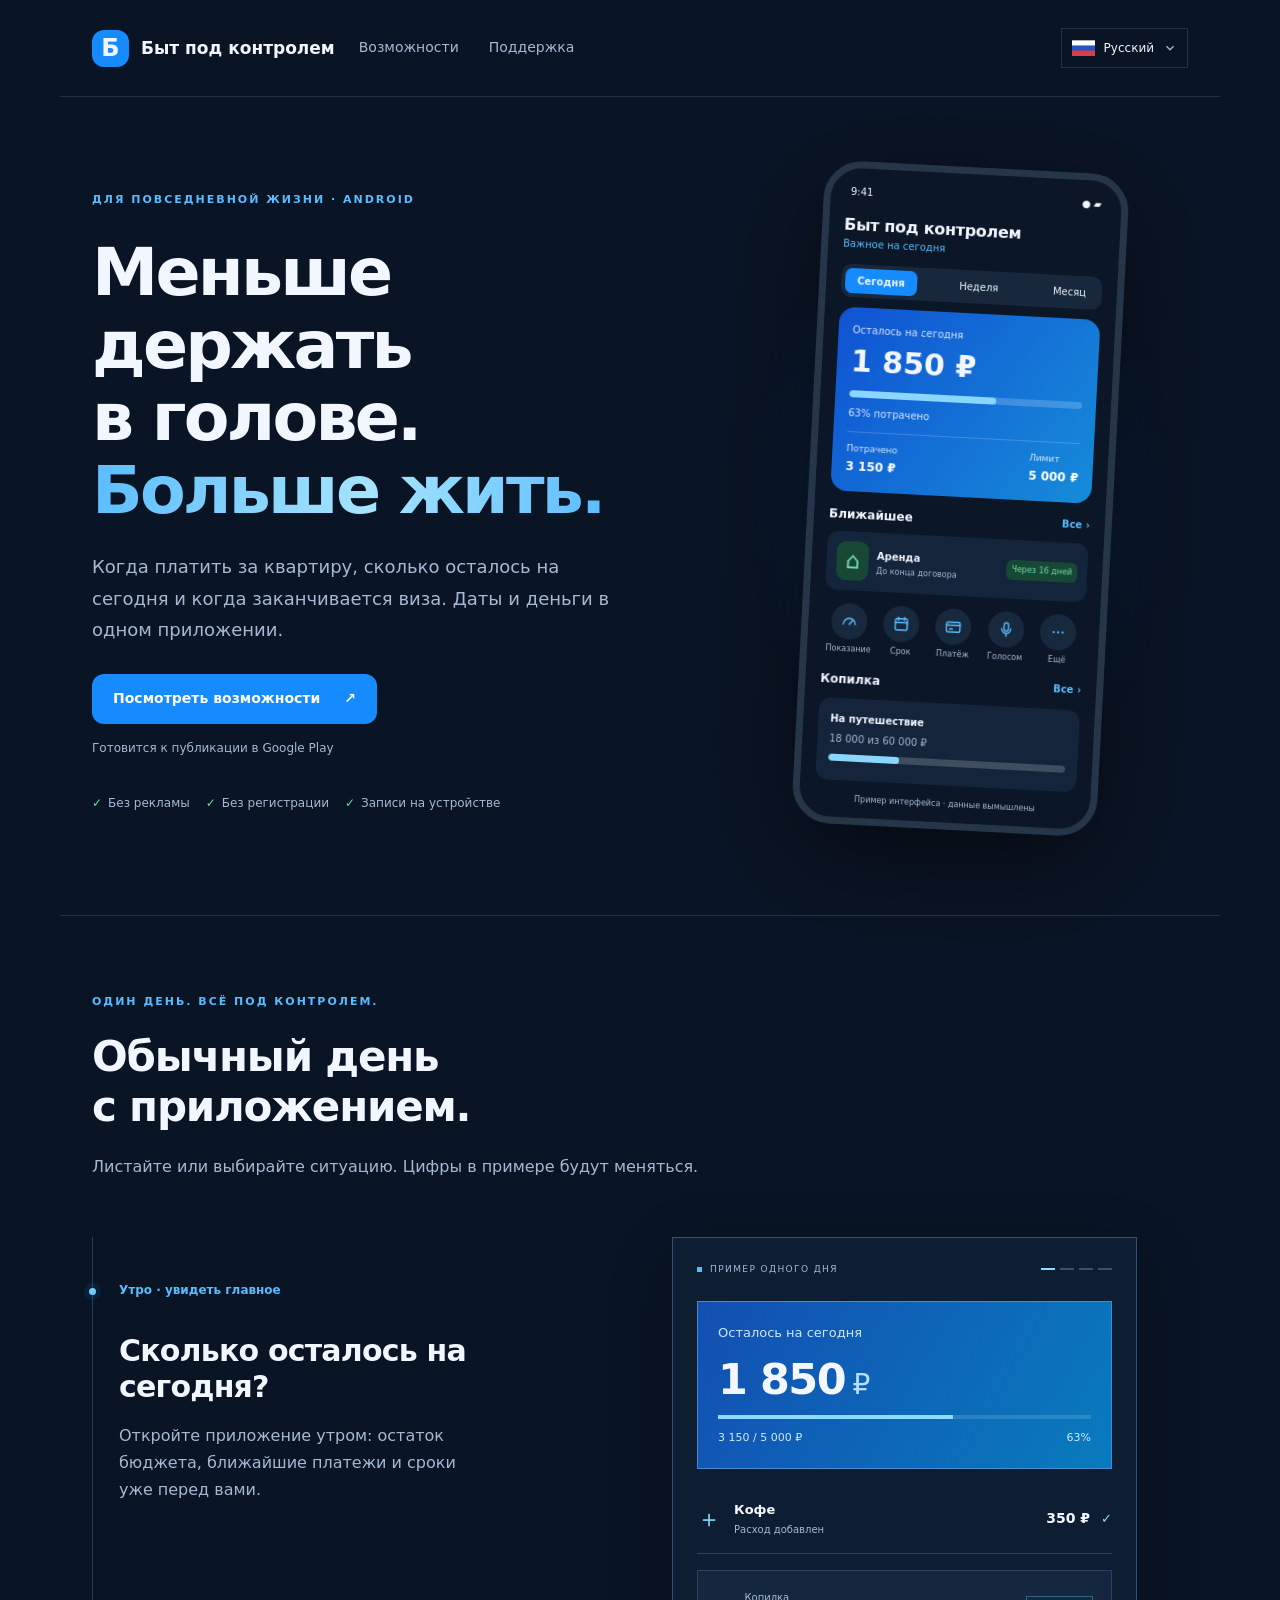
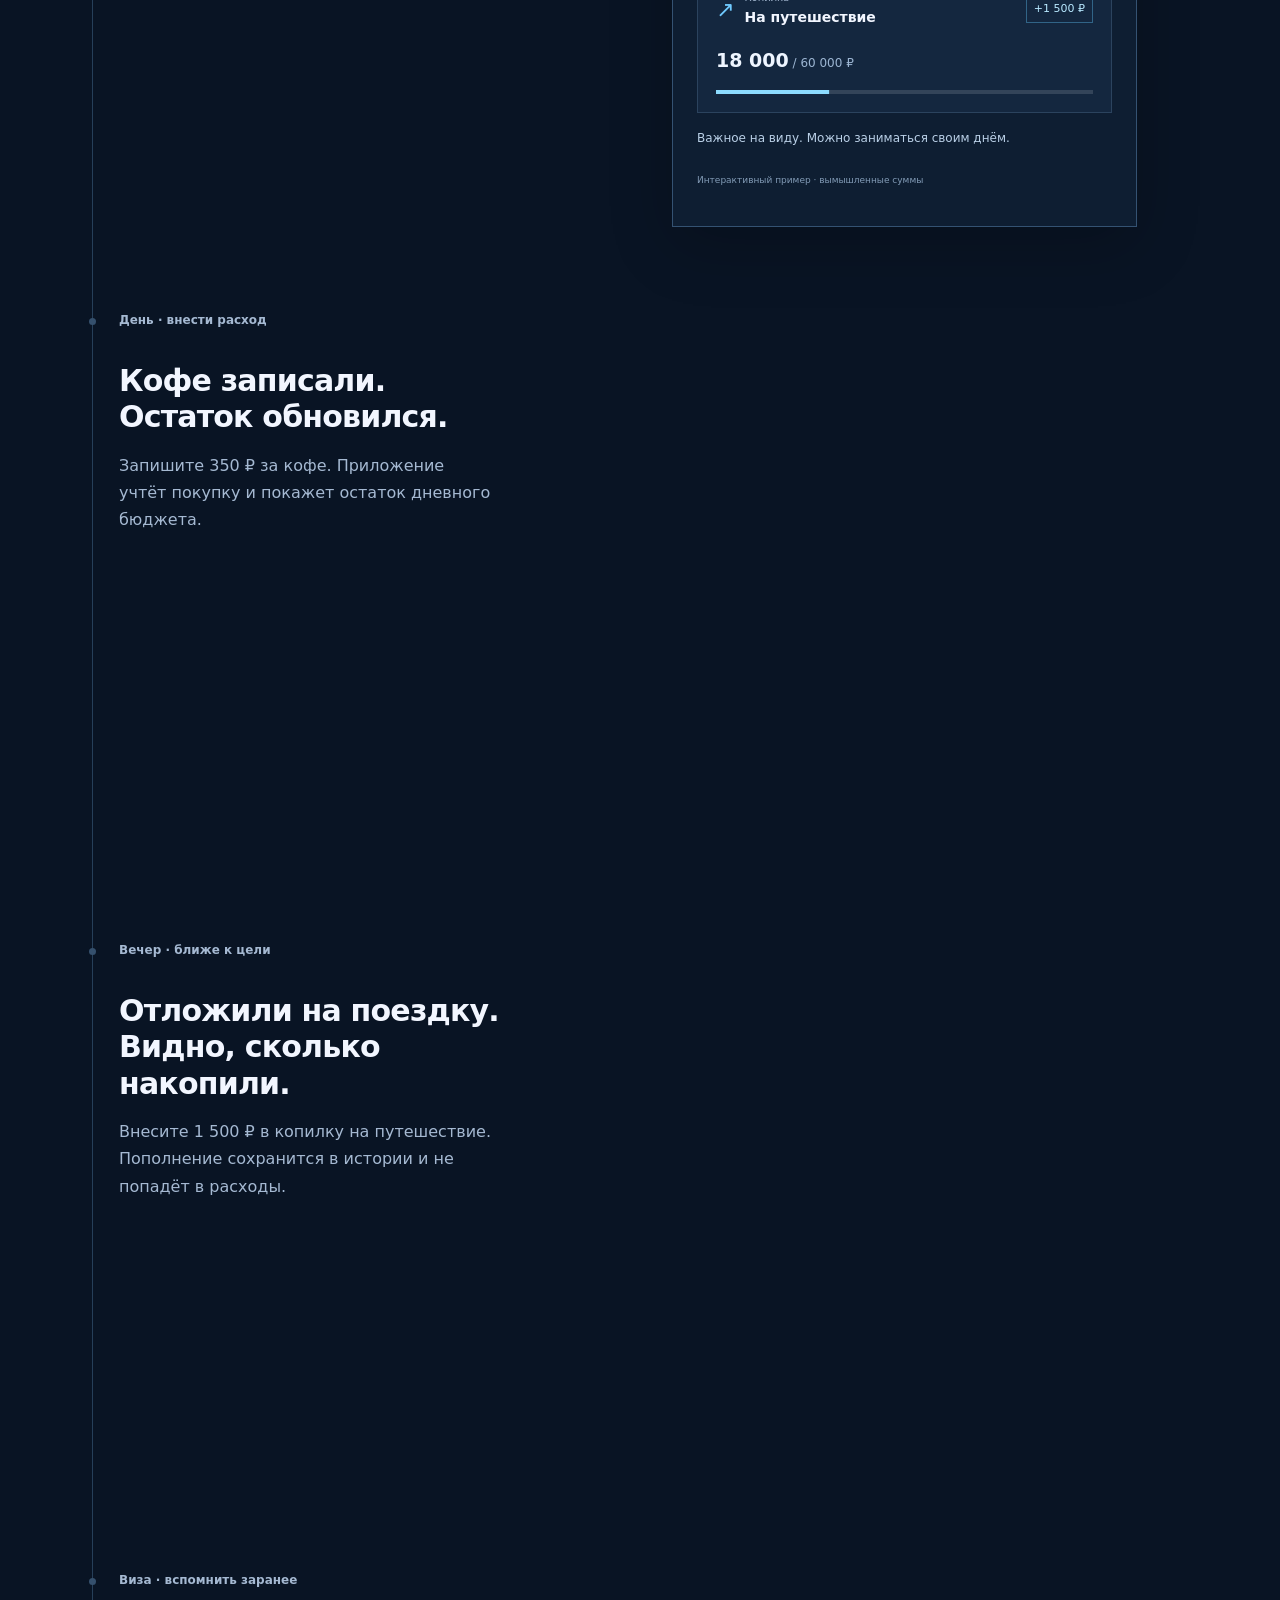
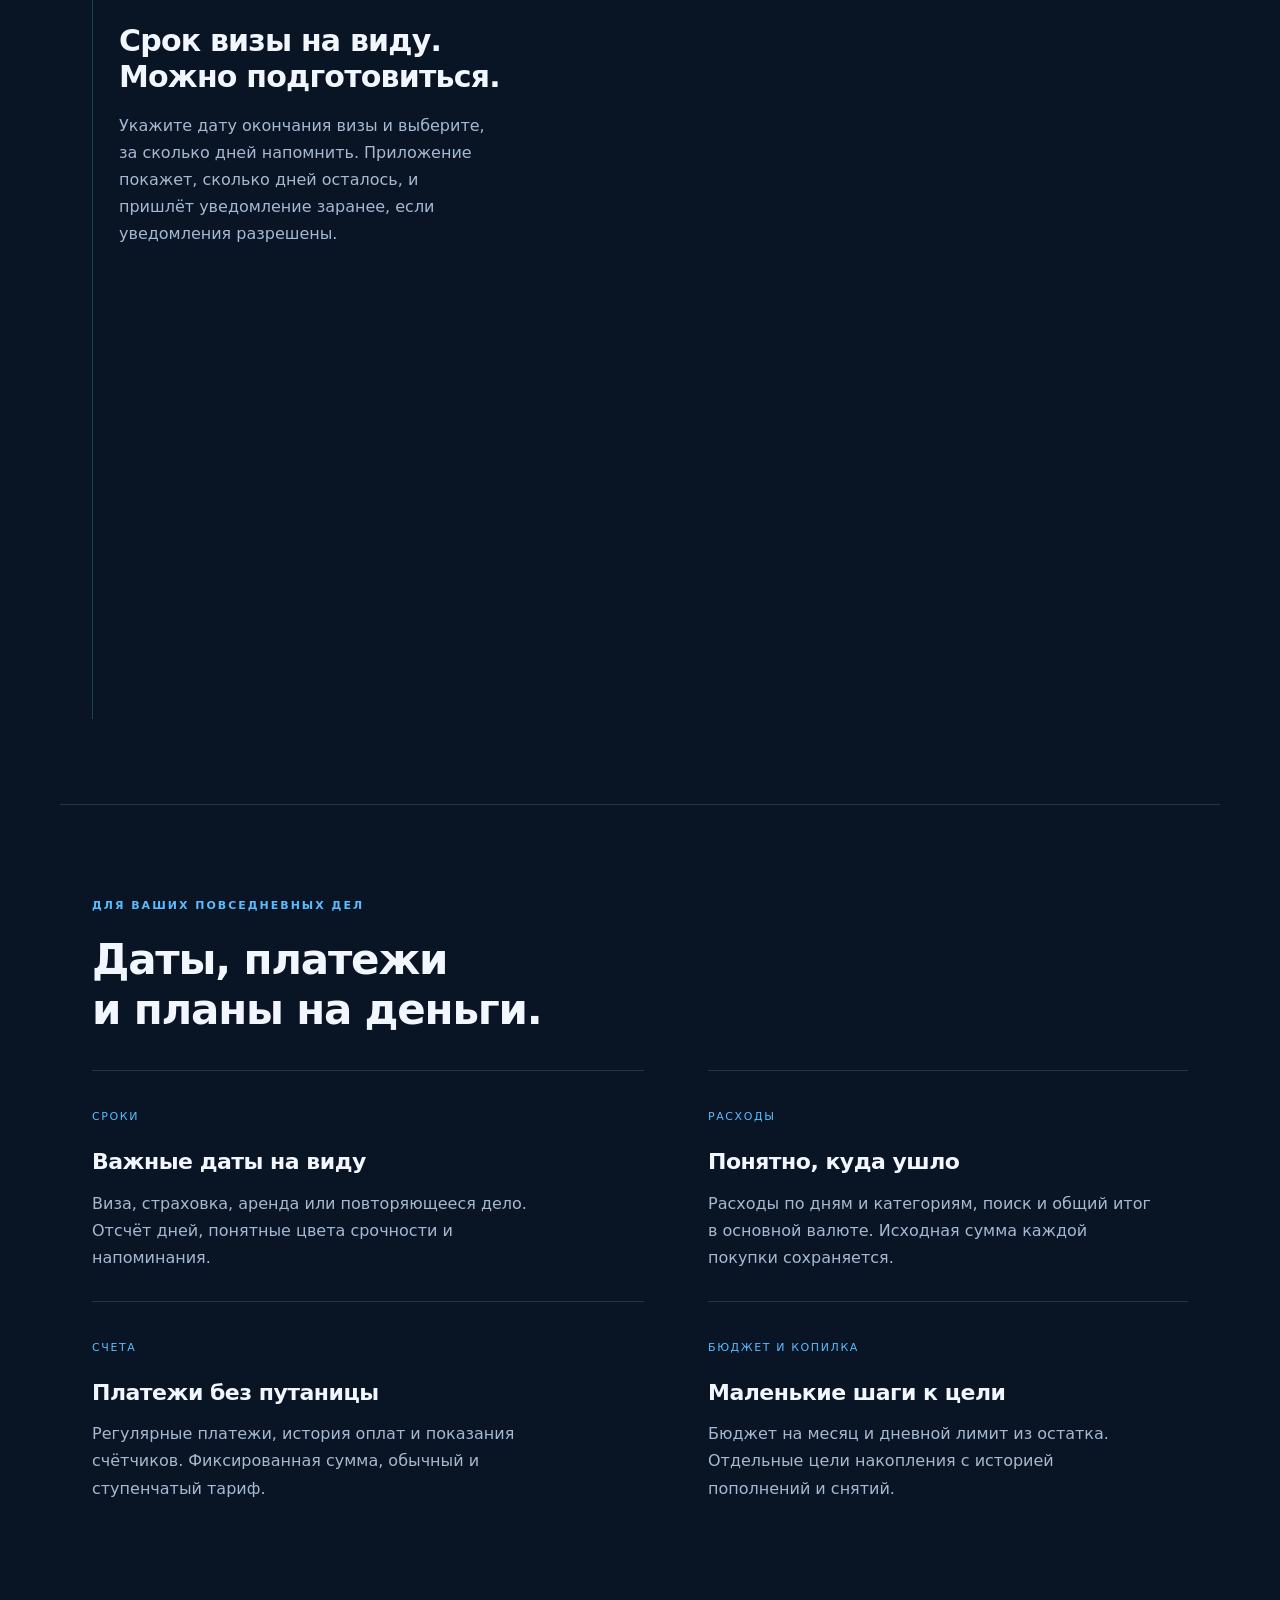
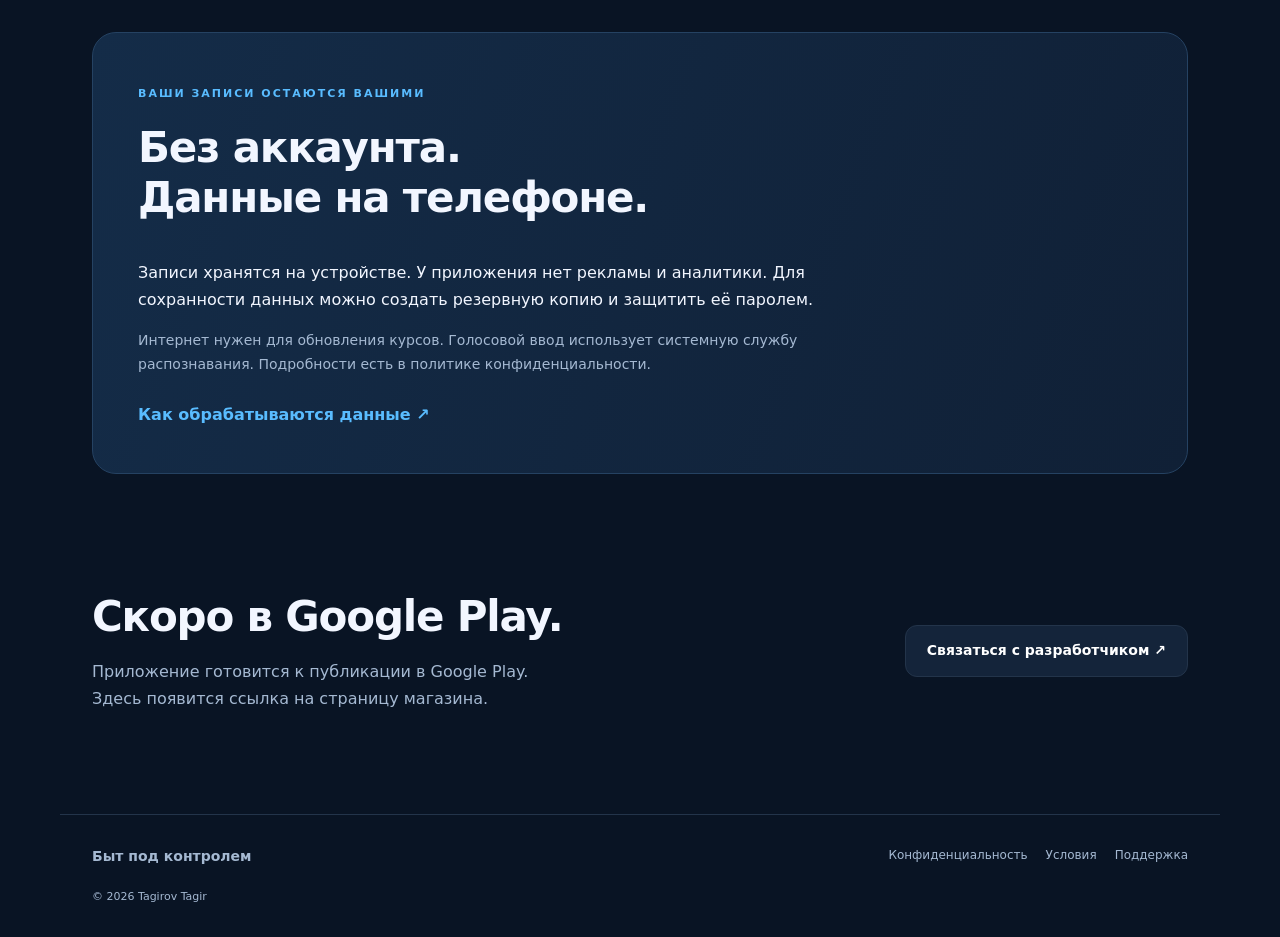
==== commit 69cf97a8: "Rework scroll story with local 3D travel scenes and flag language menu" ====
--- a/docs/index.html
+++ b/docs/index.html
@@ -1,4 +1,4 @@
-<!doctype html><html lang="ru"><head><meta charset="utf-8"><meta name="viewport" content="width=device-width, initial-scale=1"><title>Сроки, счета и расходы - Быт под контролем</title><meta name="description" content="Сроки, расходы, счета и копилка в одном Android-приложении. Официальный сайт «Быт под контролем»."><meta name="theme-color" content="#091424"><link rel="icon" href="favicon.svg" type="image/svg+xml"><link rel="stylesheet" href="style.css"><link rel="stylesheet" href="motion.css?v=refined2"><script src="motion.js?v=refined2" defer></script><link rel="canonical" href="https://evigr.github.io/byt-pod-kontrolem-site/"><link rel="alternate" hreflang="ru" href="https://evigr.github.io/byt-pod-kontrolem-site/"><link rel="alternate" hreflang="en" href="https://evigr.github.io/byt-pod-kontrolem-site/en/"><link rel="alternate" hreflang="vi" href="https://evigr.github.io/byt-pod-kontrolem-site/vi/"><link rel="alternate" hreflang="x-default" href="https://evigr.github.io/byt-pod-kontrolem-site/"></head><body><header><a class="brand" href="./"><span class="logo">Б</span> Быт под контролем</a><nav aria-label="Основное меню"><a href="./#features">Возможности</a><a href="support.html">Поддержка</a></nav><nav class="languages" aria-label="Язык сайта"><a href="index.html" lang="ru" hreflang="ru" aria-current="page">Русский</a><a href="en/index.html" lang="en" hreflang="en">English</a><a href="vi/index.html" lang="vi" hreflang="vi">Tiếng Việt</a></nav></header><main class=""><section class="hero"><div><span class="eyebrow">ДЛЯ ПОВСЕДНЕВНОЙ ЖИЗНИ · ANDROID</span><h1>Меньше держать<br>в голове.<br><em>Больше жить.</em></h1><p class="lead">Когда платить за квартиру, сколько осталось на сегодня и когда заканчивается виза. Даты и деньги в одном приложении.</p><div class="actions"><a class="button" href="#features">Посмотреть возможности <span>↗</span></a><span class="release">Готовится к публикации в Google Play</span></div><div class="trust"><span>Без рекламы</span><span>Без регистрации</span><span>Записи на устройстве</span></div></div><div class="phone-wrap"><div class="halo"></div><div class="phone" aria-label="Иллюстрация интерфейса с вымышленными данными"><div class="phone-top"><span>9:41</span><span>● ▰</span></div><h2>Быт под контролем</h2><p class="phone-date">Важное на сегодня</p><div class="tabs"><b>Сегодня</b><span>Неделя</span><span>Месяц</span></div><div class="balance"><small>Осталось на сегодня</small><strong>1 850 ₽</strong><div class="track"><i></i></div><small>63% потрачено</small><div class="twocol"><span>Потрачено<b>3 150 ₽</b></span><span>Лимит<b>5 000 ₽</b></span></div></div><div class="mini-title">Ближайшее <span>Все ›</span></div><div class="mini-row"><span class="symbol">⌂</span><div><b>Аренда</b><small>До конца договора</small></div><span class="pill">Через 16 дней</span></div><div class="quick"><span><svg viewBox="0 0 24 24" aria-hidden="true"><path d="M4 16a8 8 0 1 1 16 0"></path><path d="M12 16l4-5"></path></svg><small>Показание</small></span><span><svg viewBox="0 0 24 24" aria-hidden="true"><rect x="4" y="5" width="16" height="15" rx="2"></rect><path d="M4 10h16M8 3v4M16 3v4"></path></svg><small>Срок</small></span><span><svg viewBox="0 0 24 24" aria-hidden="true"><rect x="3" y="6" width="18" height="13" rx="2"></rect><path d="M3 10h18M7 15h4"></path></svg><small>Платёж</small></span><span data-only="ru"><svg viewBox="0 0 24 24" aria-hidden="true"><rect x="9" y="3" width="6" height="11" rx="3"></rect><path d="M6 11a6 6 0 0 0 12 0M12 17v4"></path></svg><small>Голосом</small></span><span><svg viewBox="0 0 24 24" aria-hidden="true"><path class="dots" d="M6 12h.01M12 12h.01M18 12h.01"></path></svg><small>Ещё</small></span></div><div class="mini-title">Копилка <span>Все ›</span></div><div class="saving"><b>На путешествие</b><p>18 000 из 60 000 ₽</p><div class="track"><i style="width:30%"></i></div></div><p class="demo-label">Пример интерфейса · данные вымышлены</p></div></div></section>
+<!doctype html><html lang="ru"><head><meta charset="utf-8"><meta name="viewport" content="width=device-width, initial-scale=1"><title>Сроки, счета и расходы - Быт под контролем</title><meta name="description" content="Сроки, расходы, счета и копилка в одном Android-приложении. Официальный сайт «Быт под контролем»."><meta name="theme-color" content="#091424"><link rel="icon" href="favicon.svg" type="image/svg+xml"><link rel="stylesheet" href="style.css"><link rel="stylesheet" href="language.css?v=flags2"><script src="language.js?v=flags2" defer></script><link rel="stylesheet" href="motion.css?v=scenes4"><script src="motion.js?v=scenes4" defer></script><script type="module" src="assets/vendor/model-viewer.min.js"></script><link rel="canonical" href="https://evigr.github.io/byt-pod-kontrolem-site/"><link rel="alternate" hreflang="ru" href="https://evigr.github.io/byt-pod-kontrolem-site/"><link rel="alternate" hreflang="en" href="https://evigr.github.io/byt-pod-kontrolem-site/en/"><link rel="alternate" hreflang="vi" href="https://evigr.github.io/byt-pod-kontrolem-site/vi/"><link rel="alternate" hreflang="x-default" href="https://evigr.github.io/byt-pod-kontrolem-site/"></head><body><header><a class="brand" href="./"><span class="logo">Б</span> Быт под контролем</a><nav aria-label="Основное меню"><a href="./#features">Возможности</a><a href="support.html">Поддержка</a></nav><details class="language-picker"><summary aria-label="Язык сайта"><span class="language-flag" aria-hidden="true"><svg viewBox="0 0 24 16"><path fill="#fff" d="M0 0h24v16H0z"/><path fill="#2454bf" d="M0 5.33h24v10.67H0z"/><path fill="#dc3d48" d="M0 10.67h24V16H0z"/></svg></span><span>Русский</span><svg class="language-chevron" viewBox="0 0 16 16" aria-hidden="true"><path d="m4 6 4 4 4-4"/></svg></summary><nav class="language-list" aria-label="Язык сайта"><a href="index.html" lang="ru" hreflang="ru" aria-label="Русский" aria-current="page"><span class="language-flag" aria-hidden="true"><svg viewBox="0 0 24 16"><path fill="#fff" d="M0 0h24v16H0z"/><path fill="#2454bf" d="M0 5.33h24v10.67H0z"/><path fill="#dc3d48" d="M0 10.67h24V16H0z"/></svg></span><span>Русский</span></a><a href="en/index.html" lang="en" hreflang="en" aria-label="English"><span class="language-flag" aria-hidden="true"><svg viewBox="0 0 24 16"><path fill="#203b78" d="M0 0h24v16H0z"/><path stroke="#fff" stroke-width="4" d="m0 0 24 16M24 0 0 16"/><path stroke="#db394e" stroke-width="1.5" d="m0 0 24 16M24 0 0 16"/><path stroke="#fff" stroke-width="6" d="M12 0v16M0 8h24"/><path stroke="#db394e" stroke-width="3" d="M12 0v16M0 8h24"/></svg></span><span>English</span></a><a href="vi/index.html" lang="vi" hreflang="vi" aria-label="Tiếng Việt"><span class="language-flag" aria-hidden="true"><svg viewBox="0 0 24 16"><path fill="#d92d3b" d="M0 0h24v16H0z"/><path fill="#ffdf61" d="m12 2 1.5 4.5h4.7l-3.8 2.8 1.5 4.5-3.9-2.8-3.9 2.8 1.5-4.5-3.8-2.8h4.7z"/></svg></span><span>Tiếng Việt</span></a></nav></details></header><main class=""><section class="hero"><div><span class="eyebrow">ДЛЯ ПОВСЕДНЕВНОЙ ЖИЗНИ · ANDROID</span><h1>Меньше держать<br>в голове.<br><em>Больше жить.</em></h1><p class="lead">Когда платить за квартиру, сколько осталось на сегодня и когда заканчивается виза. Даты и деньги в одном приложении.</p><div class="actions"><a class="button" href="#features">Посмотреть возможности <span>↗</span></a><span class="release">Готовится к публикации в Google Play</span></div><div class="trust"><span>Без рекламы</span><span>Без регистрации</span><span>Записи на устройстве</span></div></div><div class="phone-wrap"><div class="halo"></div><div class="phone" aria-label="Иллюстрация интерфейса с вымышленными данными"><div class="phone-top"><span>9:41</span><span>● ▰</span></div><h2>Быт под контролем</h2><p class="phone-date">Важное на сегодня</p><div class="tabs"><b>Сегодня</b><span>Неделя</span><span>Месяц</span></div><div class="balance"><small>Осталось на сегодня</small><strong>1 850 ₽</strong><div class="track"><i></i></div><small>63% потрачено</small><div class="twocol"><span>Потрачено<b>3 150 ₽</b></span><span>Лимит<b>5 000 ₽</b></span></div></div><div class="mini-title">Ближайшее <span>Все ›</span></div><div class="mini-row"><span class="symbol">⌂</span><div><b>Аренда</b><small>До конца договора</small></div><span class="pill">Через 16 дней</span></div><div class="quick"><span><svg viewBox="0 0 24 24" aria-hidden="true"><path d="M4 16a8 8 0 1 1 16 0"></path><path d="M12 16l4-5"></path></svg><small>Показание</small></span><span><svg viewBox="0 0 24 24" aria-hidden="true"><rect x="4" y="5" width="16" height="15" rx="2"></rect><path d="M4 10h16M8 3v4M16 3v4"></path></svg><small>Срок</small></span><span><svg viewBox="0 0 24 24" aria-hidden="true"><rect x="3" y="6" width="18" height="13" rx="2"></rect><path d="M3 10h18M7 15h4"></path></svg><small>Платёж</small></span><span data-only="ru"><svg viewBox="0 0 24 24" aria-hidden="true"><rect x="9" y="3" width="6" height="11" rx="3"></rect><path d="M6 11a6 6 0 0 0 12 0M12 17v4"></path></svg><small>Голосом</small></span><span><svg viewBox="0 0 24 24" aria-hidden="true"><path class="dots" d="M6 12h.01M12 12h.01M18 12h.01"></path></svg><small>Ещё</small></span></div><div class="mini-title">Копилка <span>Все ›</span></div><div class="saving"><b>На путешествие</b><p>18 000 из 60 000 ₽</p><div class="track"><i style="width:30%"></i></div></div><p class="demo-label">Пример интерфейса · данные вымышлены</p></div></div></section>
 
 <section class="story" aria-labelledby="story-heading">
   <div class="story-heading reveal"><span class="eyebrow">ОДИН ДЕНЬ. ВСЁ ПОД КОНТРОЛЕМ.</span>
@@ -35,13 +35,15 @@
         <div class="stage-budget-foot"><span><span data-number="spent">3 150</span> / 5 000 ₽</span><span data-number="percent">63%</span></div>
       </div>
       <div class="stage-receipt"><span class="receipt-icon" aria-hidden="true">＋</span><div><b>Кофе</b><small>Расход добавлен</small></div><strong>350 ₽</strong><span class="receipt-check" aria-hidden="true">✓</span></div>
+      <div class="travel-scene" aria-hidden="true"><model-viewer class="car-model" src="assets/models/car-road.glb" camera-orbit="35deg 62deg 78%" field-of-view="30deg" exposure="1.2" shadow-intensity="1" interaction-prompt="none" loading="lazy" tabindex="-1"></model-viewer><div class="travel-horizon"></div></div>
       <div class="stage-saving"><div class="stage-saving-title"><span class="saving-icon" aria-hidden="true">↗</span><div><small>Копилка</small><b>На путешествие</b></div><span class="saving-gain">+1 500 ₽</span></div>
         <p><strong data-number="saved">18 000</strong><span> / 60 000 ₽</span></p><div class="stage-track"><i data-bar="saved" style="width:30%"></i></div>
       </div>
       </div>
       <div class="stage-visa" hidden>
-        <div class="visa-card"><span class="visa-symbol" aria-hidden="true">✈</span><div class="stage-label">До окончания визы</div><div class="visa-count">7 <span>дней</span></div><div class="visa-rule"></div><div class="visa-setting"><span>Напомнить за</span><b>7 дней</b></div><p>Вы выбираете срок напоминания</p></div>
-        <div class="visa-notification"><span class="visa-bell" aria-hidden="true">◷</span><div><b>Пора проверить визу</b><p>До окончания осталось 7 дней.</p></div></div>
+        <div class="visa-card"><div class="flight-scene" aria-hidden="true"><div class="flight-route"></div><model-viewer class="plane-model" src="assets/models/airplane.glb" camera-orbit="35deg 68deg 72%" field-of-view="28deg" exposure="1.1" shadow-intensity="0" interaction-prompt="none" loading="lazy" tabindex="-1"></model-viewer></div><div class="visa-information"><div class="stage-label">До окончания визы</div><div class="visa-count">7 <span>дней</span></div><div class="visa-rule"></div><div class="visa-setting"><span>Напомнить за</span><b>7 дней</b></div><p>Вы выбираете срок напоминания</p></div></div>
+        <div class="visa-notification"><svg class="visa-bell" viewBox="0 0 24 24" aria-hidden="true"><path d="M18 8a6 6 0 0 0-12 0c0 7-3 7-3 9h18c0-2-3-2-3-9M10 21h4M12 2V1"/></svg><div><b>Пора проверить визу</b><p>До окончания осталось 7 дней.</p></div></div>
+        <small class="model-credit">3D: <a href="https://poly.pizza/m/8ciDd9k8wha">Poly by Google</a> · <a href="https://creativecommons.org/licenses/by/3.0/">CC BY 3.0</a></small>
       </div>
       <div class="stage-caption"><span data-caption="0">Важное на виду. Можно заниматься своим днём.</span><span data-caption="1" hidden>Расход учтён. На сегодня осталось 1 500 ₽.</span><span data-caption="2" hidden>Ещё один шаг к путешествию. Без лишней суеты.</span><span data-caption="3" hidden>Важная дата под контролем. Есть время подготовиться.</span></div>
       <p class="stage-disclaimer">Интерактивный пример · вымышленные суммы</p>
--- a/docs/language.css
+++ b/docs/language.css
@@ -0,0 +1,13 @@
+/* Native disclosure keeps language navigation usable without JavaScript. */
+.language-picker{position:relative;margin-left:auto;padding:0;border:0;z-index:20;font-size:12px;color:var(--text)}
+.language-picker summary{display:flex;align-items:center;gap:9px;list-style:none;min-height:40px;padding:7px 10px;cursor:pointer;border:1px solid var(--line);font-weight:500;background:var(--bg)}
+.language-picker summary::-webkit-details-marker{display:none}
+.language-flag{display:inline-flex;flex:none;width:23px;height:16px;overflow:hidden}
+.language-flag svg{width:100%;height:100%;display:block}
+.language-chevron{width:14px;height:14px;fill:none;stroke:var(--muted);stroke-width:1.5;transition:transform .2s}
+.language-picker[open] .language-chevron{transform:rotate(180deg)}
+.language-list{position:absolute;top:calc(100% + 8px);right:0;display:flex;flex-direction:column;gap:0;min-width:182px;padding:5px;background:#102137;border:1px solid #345272;box-shadow:0 14px 32px #0005}
+.language-list a{display:flex!important;align-items:center;gap:12px;padding:11px 12px;white-space:nowrap;min-height:44px}
+.language-list a:hover,.language-list a:focus-visible{background:#1b3855;color:#fff}
+.language-list a[aria-current]{color:var(--blue);background:#173149}
+@media(max-width:760px){header{column-gap:12px}header>nav{margin-left:auto}.language-picker{margin-left:0}.language-picker summary>span:nth-child(2){display:none}.language-picker summary{gap:7px;padding:7px}.language-list{min-width:180px}.brand{font-size:13px}header>nav a{font-size:11px}}
--- a/docs/motion.css
+++ b/docs/motion.css
@@ -1,20 +1,25 @@
-/* Motion is decorative; no content requires JavaScript to become readable. */
-.button{transition:background .2s,transform .2s,box-shadow .2s}.button:hover{transform:translateY(-3px);box-shadow:0 12px 32px #168bff28}.languages a{transition:background .2s}.hero h1 em{background:linear-gradient(100deg,#5abcff,#a6e4ff 55%,#5abcff);background-clip:text;-webkit-background-clip:text;color:transparent}.hero .phone{animation:phone-arrive 1.1s cubic-bezier(.2,.7,.2,1) both}.hero h1{animation:copy-arrive .85s ease-out both}.hero .lead,.hero .actions,.hero .trust{animation:copy-arrive .85s .14s ease-out both}.phone-wrap .halo{background:radial-gradient(ellipse,#168bff30,transparent 67%)}.hero .balance .track i{transform-origin:left;animation:fill-arrive 1.1s .35s cubic-bezier(.2,.7,.2,1) both}.hero .saving .track i{transform-origin:left;animation:fill-arrive 1.1s .6s ease both}.motion-ready{opacity:0;transform:translateY(25px);transition:opacity .7s ease,transform .7s cubic-bezier(.2,.7,.2,1)}.motion-ready.is-visible{opacity:1;transform:none}.feature-grid article:nth-child(even){transition-delay:.08s}.feature-grid article{transition:opacity .7s,transform .7s,border-color .2s}.feature-grid article:hover{border-color:#59bcff90}.story{border-top:1px solid var(--line);position:relative;padding-top:70px}.story-heading p{color:var(--muted);margin-top:-14px}.story-layout{display:grid;grid-template-columns:1fr 1fr;gap:70px;position:relative;align-items:start}.story-steps{padding-top:50px}.story-step{min-height:370px;padding:35px 0 70px 26px;border-left:1px solid #23344a;position:relative;scroll-margin-top:120px}.story-step:before{content:'';position:absolute;left:-4px;top:56px;width:7px;height:7px;border-radius:50%;background:#35506d;transition:background .3s,box-shadow .3s}.story-step.is-active:before{background:#70cdff;box-shadow:0 0 0 6px #168bff1a,0 0 22px #168bff90}.story-step h3{font-size:30px;line-height:1.25;margin:22px 0 15px;letter-spacing:-.8px}.story-step p{color:var(--muted);max-width:375px;font-size:16px}.step-select{font:inherit;font-size:12px;font-weight:650;display:flex;align-items:center;gap:12px;border:0;background:none;color:var(--muted);padding:0;min-height:44px;text-align:left;cursor:pointer}.step-select[aria-pressed=true]{color:var(--blue)}.step-select:focus-visible{outline:2px solid var(--blue);outline-offset:6px;border-radius:6px}.story-stage{position:sticky;top:45px;isolation:isolate;max-width:465px;width:100%;border:1px solid #345272;border-radius:26px;background:linear-gradient(155deg,#172c46,#0d1a2e 75%);padding:24px;box-shadow:0 25px 90px #0005;margin-top:70px;overflow:hidden}.stage-orbit{position:absolute;width:280px;height:280px;border-radius:50%;background:#168bff0d;border:1px solid #59bcff12;right:-80px;top:-160px;z-index:-1}.stage-top{display:flex;align-items:center;gap:8px;font-size:9px;letter-spacing:1.5px;color:#9fbbd8;margin-bottom:24px}.stage-dot{width:5px;height:5px;background:#77dfa8;border-radius:50%}.stage-budget{background:linear-gradient(125deg,#1551c7,#0c84d6);border:1px solid #ffffff18;border-radius:18px;padding:20px;box-shadow:0 8px 30px #0002;position:relative;overflow:hidden}.stage-label{font-size:13px;color:#d1e6ff}.stage-amount{font-size:43px;font-weight:800;letter-spacing:-1.5px;line-height:1.65;font-variant-numeric:tabular-nums}.stage-amount>span:last-child{font-size:28px;color:#b7ddff;font-weight:500}.stage-track{height:7px;border-radius:8px;background:#ffffff22;overflow:hidden}.stage-track i{display:block;background:#83d7ff;height:100%;border-radius:8px}.stage-budget-foot{display:flex;justify-content:space-between;color:#cfebff;font-size:11px;margin-top:9px;font-variant-numeric:tabular-nums}.stage-receipt{display:flex;align-items:center;gap:11px;padding:13px;margin:14px 0;border:1px solid #30506e;border-radius:13px;background:#1b3048;opacity:.24;transform:translateY(7px);transition:opacity .5s,transform .5s,border-color .5s}.stage-receipt div{flex:1}.stage-receipt b{font-size:13px;display:block}.stage-receipt small{font-size:10px;color:#a5b9d2;display:block}.stage-receipt strong{font-size:14px;font-variant-numeric:tabular-nums}.receipt-icon{color:#7dd9b0;background:#193f39;border-radius:10px;width:32px;height:32px;display:grid;place-items:center;font-size:22px}.receipt-check{font-size:13px;color:#80dfb0;opacity:0;transform:scale(.5);transition:opacity .4s,transform .4s}.story-stage[data-stage="1"] .stage-receipt,.story-stage[data-stage="2"] .stage-receipt{opacity:1;transform:none;border-color:#46816c}.story-stage[data-stage="1"] .receipt-check,.story-stage[data-stage="2"] .receipt-check{opacity:1;transform:scale(1)}.stage-saving{padding:17px;border:1px solid #2b435e;border-radius:16px;background:#14273f;transition:border-color .4s,box-shadow .4s}.stage-saving-title{display:flex;align-items:center;gap:10px}.saving-icon{font-size:22px;color:#70caff}.stage-saving-title div{flex:1;min-width:0}.stage-saving-title small{display:block;color:var(--muted);font-size:10px}.stage-saving-title b{display:block;font-size:14px}.saving-gain{font-size:11px;color:#83e3b5;background:#1a443a;padding:3px 7px;border-radius:6px;opacity:0;transform:translateY(5px);transition:opacity .5s,transform .5s;white-space:nowrap}.story-stage[data-stage="2"] .saving-gain{opacity:1;transform:none}.story-stage[data-stage="2"] .stage-saving{border-color:#3e8671;box-shadow:0 0 35px #5cd6ad0b}.stage-saving p{font-size:12px;color:#9cb5d2;margin:12px 0}.stage-saving p strong{color:#eef5ff;font-size:17px;font-variant-numeric:tabular-nums}.stage-saving .stage-track i{background:#68d7ad}.stage-caption{min-height:60px;margin-top:18px;font-size:12px;line-height:1.6;color:#bad0e7}.stage-caption [hidden]{display:none}.stage-disclaimer{font-size:9px;color:#829bb6;text-align:center;margin:2px 0 0}.privacy-callout{position:relative;overflow:hidden}.privacy-callout:after{content:'';position:absolute;width:230px;height:230px;border:1px solid #59bcff15;border-radius:50%;right:-100px;bottom:-110px;pointer-events:none}@keyframes copy-arrive{from{opacity:0;transform:translateY(18px)}to{opacity:1;transform:none}}@keyframes phone-arrive{from{opacity:0;transform:translateY(26px) rotate(6deg)}to{opacity:1;transform:translateY(0) rotate(3deg)}}@keyframes fill-arrive{from{transform:scaleX(.08)}to{transform:scaleX(1)}}@media(max-width:760px){.hero .phone{animation-name:copy-arrive}.story{padding-top:45px}.story-layout{display:flex;flex-direction:column;gap:0}.story-stage{order:-1;top:10px;z-index:3;margin:18px auto 0;padding:16px;border-radius:20px;max-width:400px;box-shadow:0 20px 50px #0009}.stage-top{margin-bottom:12px}.stage-budget{padding:13px 16px}.stage-amount{font-size:31px;line-height:1.4}.stage-amount>span:last-child{font-size:22px}.stage-receipt{padding:8px 10px;margin:9px 0}.stage-saving{padding:11px 14px}.stage-saving p{margin:6px 0}.stage-caption{min-height:36px;margin-top:10px;font-size:11px}.stage-disclaimer{font-size:8px}.story-steps{padding-top:20px;width:100%}.story-step{min-height:340px;padding:35px 0 80px 20px}.story-step h3{font-size:27px}.story-step p{font-size:15px}.story-step:last-child{min-height:300px;padding-bottom:25px}.story-heading h2{font-size:32px}.story-stage[data-stage="0"] .stage-receipt{opacity:.35}}@media(prefers-reduced-motion:reduce){*,*:before,*:after{animation:none!important;transition:none!important;scroll-behavior:auto!important}.motion-ready{opacity:1;transform:none}.hero .phone{transform:rotate(3deg)}.stage-receipt{transform:none}.saving-gain{transform:none}}@media(max-width:760px) and (prefers-reduced-motion:reduce){.hero .phone{transform:none}}@media(max-height:650px) and (max-width:760px){.story-stage{position:relative;top:auto}.story-step{min-height:220px}}
-@media(max-width:760px){.story-stage{padding:13px}.stage-top{margin-bottom:8px}.stage-budget{padding:10px 14px}.stage-label{font-size:11px}.stage-amount{font-size:28px;line-height:1.3}.stage-receipt{padding:6px 9px;margin:7px 0}.receipt-icon{width:26px;height:26px;font-size:19px}.stage-saving{padding:9px 12px}.stage-saving-title b{font-size:12px}.stage-saving-title small{font-size:9px}.stage-saving p{margin:4px 0;font-size:10px}.stage-saving p strong{font-size:15px}.stage-caption{margin-top:8px;font-size:10px;min-height:30px}.stage-disclaimer{font-size:8px;line-height:1.4}}
-.stage-finances[hidden],.stage-visa[hidden]{display:none}.visa-card{position:relative;border:1px solid #e8b76655;border-radius:18px;padding:24px;background:linear-gradient(135deg,#4b3827,#262c38);overflow:hidden}.visa-symbol{position:absolute;right:22px;top:15px;font-size:42px;color:#efc47d55;transform:rotate(-15deg)}.visa-count{font-size:72px;line-height:1.35;font-weight:750;color:#ffdb9c;font-variant-numeric:tabular-nums}.visa-count span{font-size:24px;font-weight:500}.visa-rule{height:5px;border-radius:6px;background:linear-gradient(90deg,#f3bd65 72%,#ffffff15 72%);margin:8px 0 20px}.visa-setting{display:flex;align-items:center;justify-content:space-between;gap:12px;font-size:13px;color:#dce5ef}.visa-setting b{padding:5px 12px;border:1px solid #eac08055;border-radius:8px;color:#ffdb9c;white-space:nowrap}.visa-card>p{font-size:11px;color:#aebed0;margin:12px 0 0}.visa-notification{display:flex;align-items:center;gap:12px;padding:18px 14px;margin-top:16px;border:1px solid #467e70;border-radius:14px;background:#173a36}.visa-bell{font-size:27px;color:#9ce3c2}.visa-notification b{font-size:14px;color:#e8fff4}.visa-notification p{font-size:12px;color:#b0d5c6;margin:4px 0 0}.story-stage[data-stage="3"] .visa-notification{animation:copy-arrive .6s ease-out both}@media(max-width:760px){.visa-card{padding:16px}.visa-count{font-size:48px}.visa-count span{font-size:20px}.visa-rule{margin:5px 0 12px}.visa-setting{font-size:12px}.visa-card>p{font-size:10px;margin-top:8px}.visa-notification{padding:12px;margin-top:10px}.visa-notification b{font-size:12px}.visa-notification p{font-size:11px}}
-
-/* Product-first pacing, with quiet progress indicators instead of chapter numbers. */
-.stage-progress{display:flex;gap:5px;margin-left:auto;align-items:center}
-.stage-progress i{width:5px;height:5px;border-radius:5px;background:#45617e;transition:background .25s,transform .25s}
-.stage-progress i.is-current{background:var(--blue);transform:scale(1.4)}
-.story-stage[data-stage="0"] [data-bar="budget"],.story-stage [data-bar="budget"]{width:100%!important;transform:scaleX(.63);transform-origin:left}
-.story-stage [data-bar="saved"]{width:100%!important;transform:scaleX(.3);transform-origin:left}
-.story-step{min-height:300px;padding-bottom:45px}
-.story-step:last-child{min-height:260px;padding-bottom:25px}
-.story-step h3{max-width:390px}
-.feature-grid{column-gap:64px}
-.feature-label{display:inline-block;margin-bottom:2px}
-.stage-caption span:not([hidden]){display:block;animation:caption-arrive .3s ease-out both}
-@keyframes caption-arrive{from{opacity:0;transform:translateY(5px)}to{opacity:1;transform:none}}
-@media(min-width:761px){.feature-grid{grid-template-columns:1.15fr 1fr}.feature-grid article{padding:30px 0}.story-heading{max-width:650px}.story-stage{top:35px}}
-@media(max-width:760px){.story-step{min-height:285px;padding-bottom:45px}.story-step:last-child{min-height:240px}.story-stage{max-height:55svh;overflow-y:auto}.stage-top{letter-spacing:1px}}
+/* Product story: square panels, local 3D assets, native scrolling. */
+.button{transition:background .2s,transform .2s}.button:hover{transform:translateY(-2px)}
+.hero h1 em{background:linear-gradient(100deg,#5abcff,#a6e4ff 55%,#5abcff);background-clip:text;-webkit-background-clip:text;color:transparent}.hero .phone{animation:phone-arrive 1s ease both}.hero h1,.hero .lead,.hero .actions,.hero .trust{animation:copy-arrive .7s ease both}.phone-wrap .halo{background:radial-gradient(ellipse,#168bff30,transparent 67%)}
+.motion-ready{opacity:0;transform:translateY(18px);transition:opacity .5s ease,transform .5s ease}.motion-ready.is-visible{opacity:1;transform:none}
+.story{border-top:1px solid var(--line);padding-top:70px}.story-heading{max-width:650px;margin-bottom:56px}.story-heading p{color:var(--muted);margin-top:-14px}.story-layout{display:grid;grid-template-columns:1fr 1fr;gap:64px;align-items:start;position:relative}.story-steps{padding:0}
+.story-step{min-height:70svh;padding:32px 12px 100px 26px;border-left:1px solid #263f59;position:relative;scroll-margin-top:140px}.story-step:last-child{min-height:88svh;padding-bottom:180px}.story-step:before{content:'';position:absolute;left:-4px;top:51px;width:7px;height:7px;border-radius:50%;background:#35506d;transition:background .25s}.story-step.is-active:before{background:#70cdff;box-shadow:0 0 0 5px #168bff18}.story-step h3{font-size:30px;line-height:1.22;margin:20px 0 15px;letter-spacing:-.8px;max-width:400px}.story-step p{color:var(--muted);max-width:375px;font-size:16px}.story-enhanced .story-step{opacity:.42;transition:opacity .3s ease}.story-enhanced .story-step.is-active{opacity:1}
+.step-select{font:inherit;font-size:12px;font-weight:650;display:flex;align-items:center;border:0;background:none;color:var(--muted);padding:0;min-height:44px;text-align:left;cursor:pointer}.step-select[aria-pressed=true]{color:var(--blue)}.step-select:focus-visible{outline:2px solid var(--blue);outline-offset:6px}
+.story-stage{position:sticky;top:max(28px,calc((100svh - 590px)/2));isolation:isolate;width:100%;max-width:465px;min-height:550px;border:1px solid #345272;background:#0e1e32;padding:24px;box-shadow:0 18px 60px #0003;overflow:hidden}.story-stage div,.story-stage b,.story-stage strong,.story-stage span{border-radius:0}.stage-orbit{display:none}.stage-top{display:flex;align-items:center;gap:8px;font-size:9px;letter-spacing:1.4px;color:#9fbbd8;margin-bottom:24px}.stage-dot{width:5px;height:5px;background:var(--blue)}.stage-progress{display:flex;gap:5px;margin-left:auto;align-items:center}.stage-progress i{width:14px;height:2px;background:#34516e;transition:background .2s}.stage-progress i.is-current{background:#8cdbff}
+.stage-finances{min-height:400px}.stage-budget{background:linear-gradient(120deg,#134fb2,#087bbd);border:1px solid #428ad2;padding:20px;overflow:hidden}.stage-label{font-size:13px;color:#d1e6ff}.stage-amount{font-size:43px;font-weight:750;letter-spacing:-1.5px;line-height:1.65;font-variant-numeric:tabular-nums}.stage-amount>span:last-child{font-size:28px;color:#b7ddff;font-weight:500}.stage-track{height:4px;background:#ffffff22;overflow:hidden}.stage-track i{display:block;background:#8cdbff;height:100%;width:100%!important;transform-origin:left}[data-bar="budget"]{transform:scaleX(.63)}[data-bar="saved"]{transform:scaleX(.3)}.stage-budget-foot{display:flex;justify-content:space-between;color:#cfebff;font-size:11px;margin-top:10px;font-variant-numeric:tabular-nums}
+.stage-receipt{display:flex;align-items:center;gap:11px;padding:14px 0;margin:16px 0;border-bottom:1px solid #2b435f;opacity:.3;transform:translateY(5px);transition:opacity .3s,transform .3s}.stage-receipt div{flex:1}.stage-receipt b{font-size:13px;display:block}.stage-receipt small{font-size:10px;color:var(--muted);display:block}.stage-receipt strong{font-size:14px;font-variant-numeric:tabular-nums}.receipt-icon{color:#8cdbff;width:26px;font-size:24px}.receipt-check{font-size:13px;color:#8cdbff;opacity:0;transition:opacity .3s}.story-stage[data-stage="1"] .stage-receipt{opacity:1;transform:none}.story-stage[data-stage="1"] .receipt-check{opacity:1}
+.stage-saving{padding:18px;border:1px solid #2b435e;background:#14273f}.stage-saving-title{display:flex;align-items:center;gap:10px}.saving-icon{font-size:22px;color:#70caff}.stage-saving-title div{flex:1;min-width:0}.stage-saving-title small{display:block;color:var(--muted);font-size:10px}.stage-saving-title b{display:block;font-size:14px}.saving-gain{font-size:11px;color:#b8e9ff;border:1px solid #316487;padding:3px 7px;opacity:0;white-space:nowrap}.story-stage[data-stage="2"] .saving-gain{opacity:1}.stage-saving p{font-size:12px;color:#9cb5d2;margin:14px 0}.stage-saving p strong{color:#eef5ff;font-size:19px;font-variant-numeric:tabular-nums}
+.stage-caption{min-height:52px;margin-top:20px;font-size:12px;line-height:1.6;color:#bad0e7}.stage-caption span:not([hidden]){display:block}.stage-caption [hidden],.stage-finances[hidden],.stage-visa[hidden]{display:none}.stage-disclaimer{font-size:9px;color:#829bb6;text-align:left;margin:8px 0 0}
+.travel-scene{display:none;position:relative;height:235px;margin:-8px -10px 12px;background:radial-gradient(ellipse at 50% 75%,#214c704a,transparent 70%);overflow:hidden}.story-stage[data-stage="2"] .travel-scene{display:block}.story-stage[data-stage="2"] .stage-budget,.story-stage[data-stage="2"] .stage-receipt{display:none}.story-stage[data-stage="2"] .stage-saving{border-color:#386d91;background:#10283f}.car-model{display:block;width:100%;height:100%;position:relative;z-index:1;pointer-events:none}.travel-horizon{position:absolute;bottom:12px;left:24px;right:24px;border-bottom:1px solid #4c80a03a}
+.visa-card{position:relative;border:1px solid #355d7e;padding:0;background:linear-gradient(145deg,#153b5f,#10253c);overflow:hidden}.flight-scene{position:relative;height:170px;overflow:hidden;background:radial-gradient(ellipse at 65% 70%,#2d6c9750,transparent 68%)}.plane-model{display:block;position:relative;z-index:1;width:100%;height:100%;pointer-events:none}.flight-route{position:absolute;width:310px;height:110px;border-top:1px dashed #78b5d36b;transform:rotate(-18deg);left:22px;bottom:-15px}.visa-information{position:relative;padding:0 20px 18px}.visa-count{font-size:62px;line-height:1.2;font-weight:700;color:#d2efff;font-variant-numeric:tabular-nums;letter-spacing:-2px}.visa-count span{font-size:22px;font-weight:450;letter-spacing:0}.visa-rule{height:3px;background:linear-gradient(90deg,#85d5ff 72%,#ffffff15 72%);margin:12px 0 18px}.visa-setting{display:flex;align-items:center;justify-content:space-between;gap:12px;font-size:12px;color:#b4cde1}.visa-setting b{font-weight:500;color:#d2efff;border-bottom:1px solid #77b8df;padding-bottom:2px}.visa-information>p{font-size:10px;color:#8fb0cb;margin:8px 0 0}.visa-notification{display:flex;align-items:center;gap:12px;padding:17px 14px;margin-top:14px;border:1px solid #284965;border-left:2px solid #74c9ff;background:#102b44}.visa-bell{width:23px;height:23px;flex:none;fill:none;stroke:#8ed3ff;stroke-width:1.5;stroke-linecap:round;stroke-linejoin:round}.visa-notification b{font-size:13px;font-weight:600;color:#e4f3ff}.visa-notification p{font-size:11px;color:#9dbbd4;margin:4px 0 0}.model-credit{display:block;margin-top:11px;font-size:9px;color:#7c9bb7}.model-credit a{color:#a6c6df;text-decoration:underline;text-underline-offset:2px}
+.feature-grid{column-gap:64px;grid-template-columns:1.15fr 1fr}.feature-grid article{padding:30px 0}.feature-label{display:inline-block;margin-bottom:2px}
+@keyframes copy-arrive{from{opacity:0;transform:translateY(14px)}to{opacity:1;transform:none}}@keyframes phone-arrive{from{opacity:0;transform:translateY(22px) rotate(5deg)}to{opacity:1;transform:rotate(3deg)}}
+@media(max-width:760px){.hero .phone{animation-name:copy-arrive}.story{padding-top:45px}.story-heading{margin-bottom:28px}.story-heading h2{font-size:32px}.story-layout{display:flex;flex-direction:column;gap:0}.story-stage{order:-1;top:10px;z-index:3;margin:0 auto 28px;padding:14px;max-width:420px;min-height:0;height:370px;box-shadow:0 12px 30px #0007}.stage-top{font-size:8px;margin-bottom:12px;letter-spacing:1px}.stage-finances{min-height:0}.stage-budget{padding:12px 15px}.stage-label{font-size:11px}.stage-amount{font-size:30px;line-height:1.4}.stage-amount>span:last-child{font-size:20px}.stage-budget-foot{font-size:10px;margin-top:7px}.stage-receipt{padding:8px 0;margin:8px 0}.stage-receipt b{font-size:11px}.stage-receipt small{font-size:9px}.stage-saving{padding:11px 14px}.stage-saving-title b{font-size:12px}.stage-saving p{margin:7px 0;font-size:10px}.stage-saving p strong{font-size:16px}.stage-caption{min-height:26px;margin-top:12px;font-size:10px}.stage-disclaimer,.model-credit{font-size:8px;margin-top:5px}.travel-scene{height:175px;margin:-12px 0 -5px}.flight-scene{height:112px}.visa-information{padding:0 14px 12px}.visa-count{font-size:39px}.visa-count span{font-size:18px}.visa-rule{margin:8px 0 10px}.visa-information>p{margin-top:5px;font-size:9px}.visa-notification{padding:10px 12px;margin-top:10px}.visa-notification b{font-size:11px}.visa-notification p{font-size:10px}.story-steps{width:100%}.story-step{min-height:60svh;padding:22px 0 70px 20px;scroll-margin-top:410px}.story-step:last-child{min-height:70svh;padding-bottom:100px}.story-step:before{top:41px}.story-step h3{font-size:27px}.story-step p{font-size:15px}.feature-grid{grid-template-columns:1fr}}
+@media(max-height:700px) and (max-width:760px){.story-stage{position:relative;top:auto;height:370px}.story-step{min-height:70svh;scroll-margin-top:24px}}
+@media(prefers-reduced-motion:reduce){*,*:before,*:after{animation:none!important;transition:none!important;scroll-behavior:auto!important}.motion-ready{opacity:1;transform:none}.hero .phone{transform:rotate(3deg)}.stage-receipt{transform:none}}
+@media(max-width:760px) and (prefers-reduced-motion:reduce){.hero .phone{transform:none}}
+@media(min-width:761px){.story-stage{top:24px;min-height:590px}.stage-finances{min-height:360px}.flight-scene{height:145px}.stage-caption{min-height:36px;margin-top:16px}}
+@media(max-width:760px){.story-stage{height:420px}.flight-scene{height:100px}.story-step{scroll-margin-top:450px}}
+@media(max-height:700px) and (max-width:760px){.story-stage{position:sticky;top:6px;height:340px}.travel-scene{height:125px}.flight-scene{height:55px}.visa-count{font-size:30px}.visa-information{padding-bottom:8px}.visa-information>p{margin-top:3px}.visa-rule{margin:5px 0 7px}.visa-notification{padding:7px 10px;margin-top:7px}.stage-top{margin-bottom:8px}.stage-caption{margin-top:8px;min-height:24px}.stage-budget{padding:9px 12px}.stage-amount{font-size:26px}.stage-receipt{margin:5px 0;padding:5px 0}.stage-saving{padding:9px 12px}.story-step{scroll-margin-top:370px}}
+@media(max-width:760px){.flight-scene{height:90px}.model-credit{line-height:1.3;margin-top:6px}.stage-disclaimer{position:absolute;bottom:10px;left:14px;margin:0}.stage-caption{min-height:22px}.story-stage{padding-bottom:28px}}
+@media(max-height:700px) and (max-width:760px){.flight-scene{height:45px}.visa-notification{padding:6px 10px}.stage-caption{margin-top:5px;font-size:9px}.stage-disclaimer{bottom:8px}}
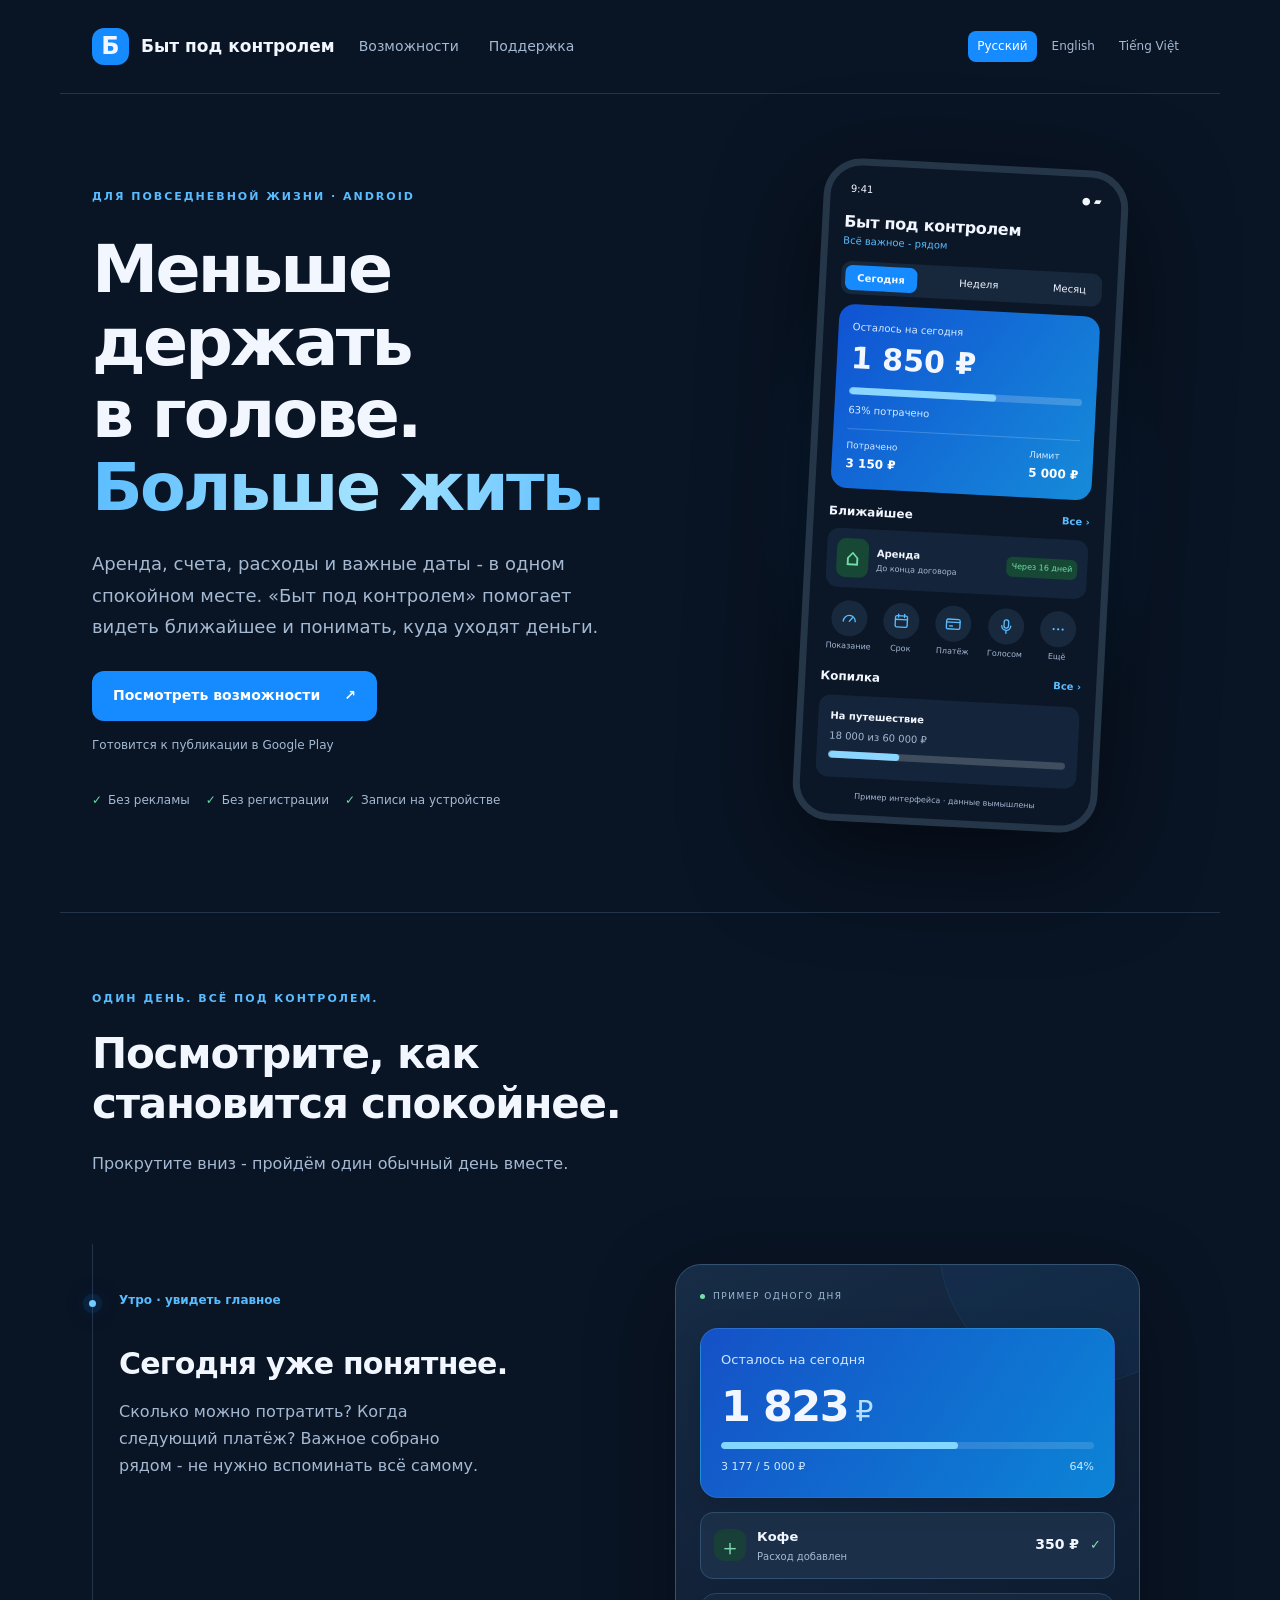
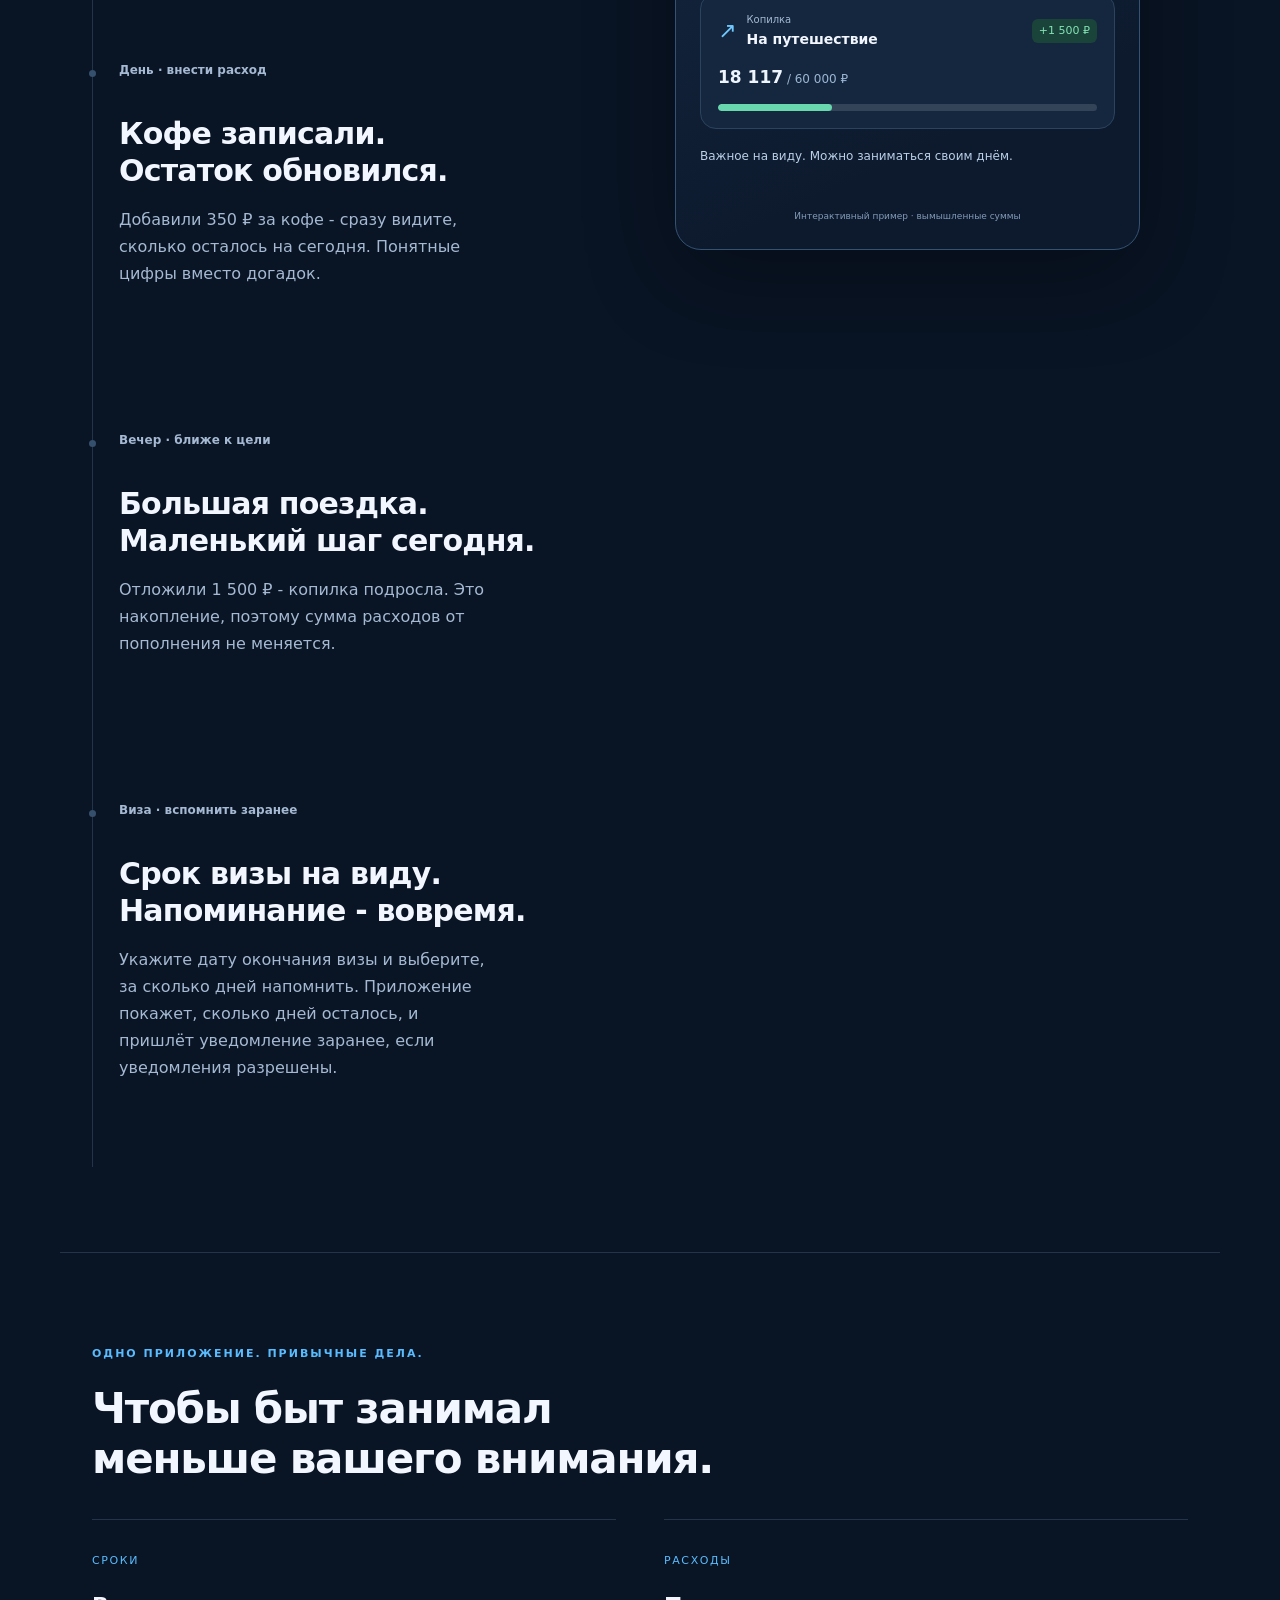
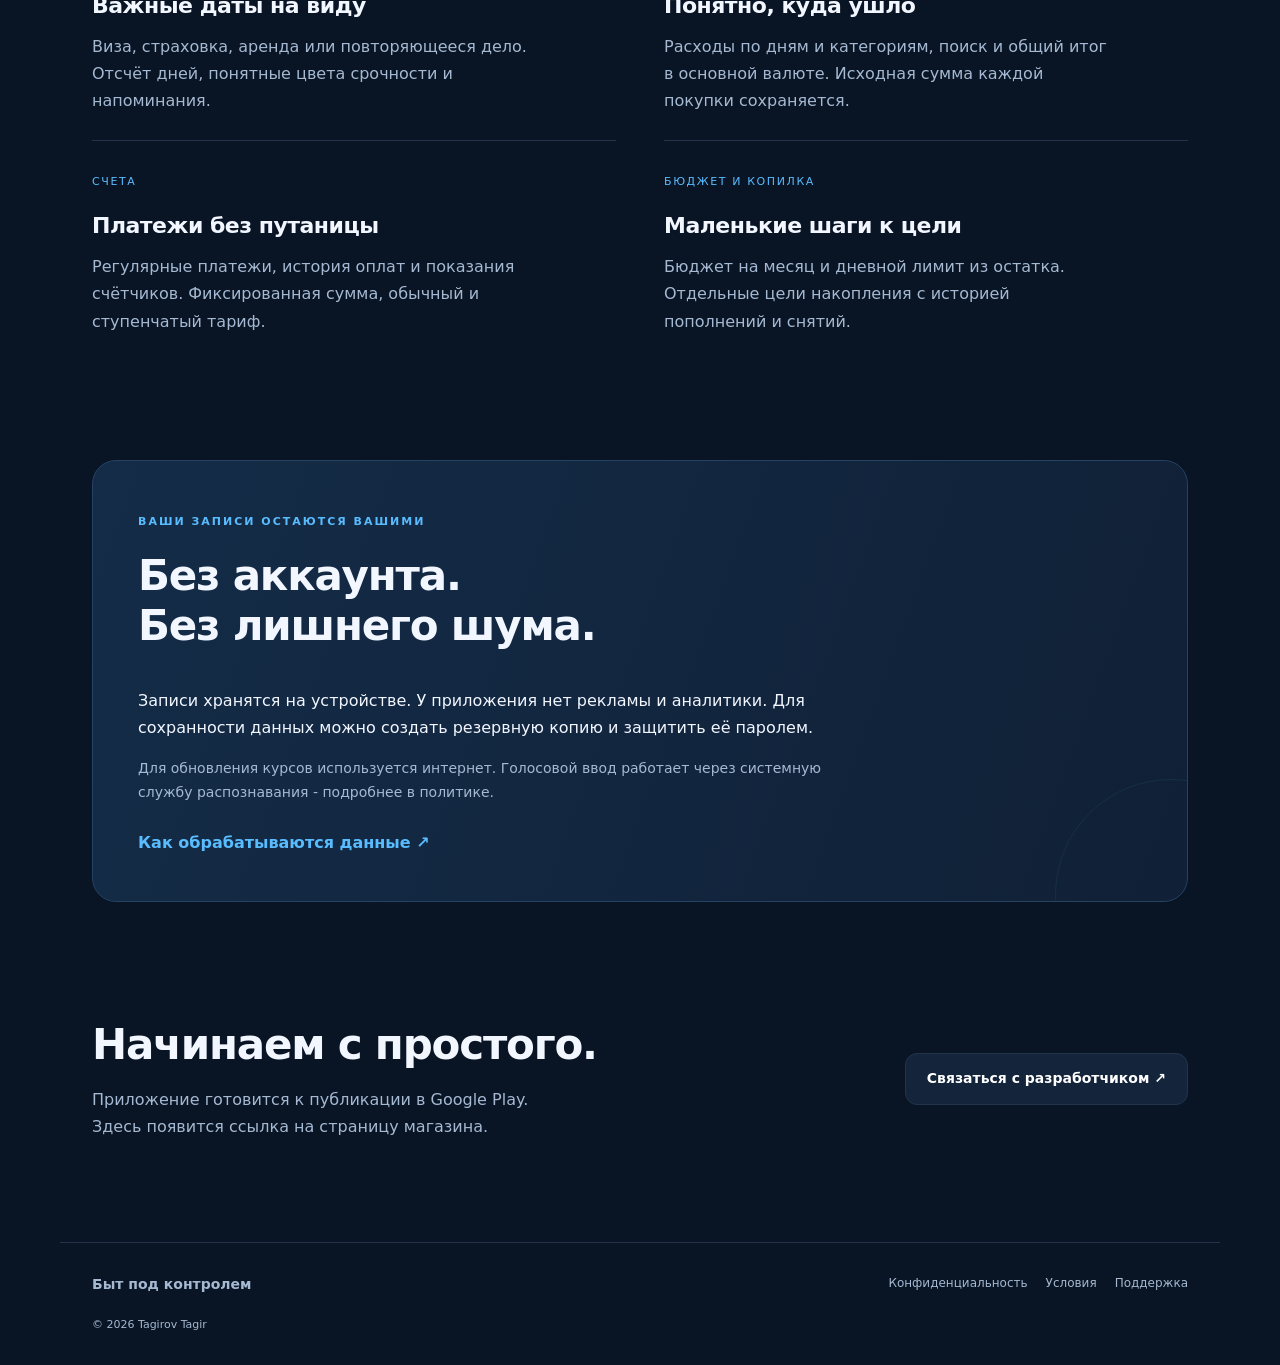
==== commit 72f09e1d: "Restore original website and keep only numbering and dash cleanup" ====
--- a/docs/index.html
+++ b/docs/index.html
@@ -1,32 +1,32 @@
-<!doctype html><html lang="ru"><head><meta charset="utf-8"><meta name="viewport" content="width=device-width, initial-scale=1"><title>Сроки, счета и расходы - Быт под контролем</title><meta name="description" content="Сроки, расходы, счета и копилка в одном Android-приложении. Официальный сайт «Быт под контролем»."><meta name="theme-color" content="#091424"><link rel="icon" href="favicon.svg" type="image/svg+xml"><link rel="stylesheet" href="style.css"><link rel="stylesheet" href="language.css?v=flags2"><script src="language.js?v=flags2" defer></script><link rel="stylesheet" href="motion.css?v=scenes4"><script src="motion.js?v=scenes4" defer></script><script type="module" src="assets/vendor/model-viewer.min.js"></script><link rel="canonical" href="https://evigr.github.io/byt-pod-kontrolem-site/"><link rel="alternate" hreflang="ru" href="https://evigr.github.io/byt-pod-kontrolem-site/"><link rel="alternate" hreflang="en" href="https://evigr.github.io/byt-pod-kontrolem-site/en/"><link rel="alternate" hreflang="vi" href="https://evigr.github.io/byt-pod-kontrolem-site/vi/"><link rel="alternate" hreflang="x-default" href="https://evigr.github.io/byt-pod-kontrolem-site/"></head><body><header><a class="brand" href="./"><span class="logo">Б</span> Быт под контролем</a><nav aria-label="Основное меню"><a href="./#features">Возможности</a><a href="support.html">Поддержка</a></nav><details class="language-picker"><summary aria-label="Язык сайта"><span class="language-flag" aria-hidden="true"><svg viewBox="0 0 24 16"><path fill="#fff" d="M0 0h24v16H0z"/><path fill="#2454bf" d="M0 5.33h24v10.67H0z"/><path fill="#dc3d48" d="M0 10.67h24V16H0z"/></svg></span><span>Русский</span><svg class="language-chevron" viewBox="0 0 16 16" aria-hidden="true"><path d="m4 6 4 4 4-4"/></svg></summary><nav class="language-list" aria-label="Язык сайта"><a href="index.html" lang="ru" hreflang="ru" aria-label="Русский" aria-current="page"><span class="language-flag" aria-hidden="true"><svg viewBox="0 0 24 16"><path fill="#fff" d="M0 0h24v16H0z"/><path fill="#2454bf" d="M0 5.33h24v10.67H0z"/><path fill="#dc3d48" d="M0 10.67h24V16H0z"/></svg></span><span>Русский</span></a><a href="en/index.html" lang="en" hreflang="en" aria-label="English"><span class="language-flag" aria-hidden="true"><svg viewBox="0 0 24 16"><path fill="#203b78" d="M0 0h24v16H0z"/><path stroke="#fff" stroke-width="4" d="m0 0 24 16M24 0 0 16"/><path stroke="#db394e" stroke-width="1.5" d="m0 0 24 16M24 0 0 16"/><path stroke="#fff" stroke-width="6" d="M12 0v16M0 8h24"/><path stroke="#db394e" stroke-width="3" d="M12 0v16M0 8h24"/></svg></span><span>English</span></a><a href="vi/index.html" lang="vi" hreflang="vi" aria-label="Tiếng Việt"><span class="language-flag" aria-hidden="true"><svg viewBox="0 0 24 16"><path fill="#d92d3b" d="M0 0h24v16H0z"/><path fill="#ffdf61" d="m12 2 1.5 4.5h4.7l-3.8 2.8 1.5 4.5-3.9-2.8-3.9 2.8 1.5-4.5-3.8-2.8h4.7z"/></svg></span><span>Tiếng Việt</span></a></nav></details></header><main class=""><section class="hero"><div><span class="eyebrow">ДЛЯ ПОВСЕДНЕВНОЙ ЖИЗНИ · ANDROID</span><h1>Меньше держать<br>в голове.<br><em>Больше жить.</em></h1><p class="lead">Когда платить за квартиру, сколько осталось на сегодня и когда заканчивается виза. Даты и деньги в одном приложении.</p><div class="actions"><a class="button" href="#features">Посмотреть возможности <span>↗</span></a><span class="release">Готовится к публикации в Google Play</span></div><div class="trust"><span>Без рекламы</span><span>Без регистрации</span><span>Записи на устройстве</span></div></div><div class="phone-wrap"><div class="halo"></div><div class="phone" aria-label="Иллюстрация интерфейса с вымышленными данными"><div class="phone-top"><span>9:41</span><span>● ▰</span></div><h2>Быт под контролем</h2><p class="phone-date">Важное на сегодня</p><div class="tabs"><b>Сегодня</b><span>Неделя</span><span>Месяц</span></div><div class="balance"><small>Осталось на сегодня</small><strong>1 850 ₽</strong><div class="track"><i></i></div><small>63% потрачено</small><div class="twocol"><span>Потрачено<b>3 150 ₽</b></span><span>Лимит<b>5 000 ₽</b></span></div></div><div class="mini-title">Ближайшее <span>Все ›</span></div><div class="mini-row"><span class="symbol">⌂</span><div><b>Аренда</b><small>До конца договора</small></div><span class="pill">Через 16 дней</span></div><div class="quick"><span><svg viewBox="0 0 24 24" aria-hidden="true"><path d="M4 16a8 8 0 1 1 16 0"></path><path d="M12 16l4-5"></path></svg><small>Показание</small></span><span><svg viewBox="0 0 24 24" aria-hidden="true"><rect x="4" y="5" width="16" height="15" rx="2"></rect><path d="M4 10h16M8 3v4M16 3v4"></path></svg><small>Срок</small></span><span><svg viewBox="0 0 24 24" aria-hidden="true"><rect x="3" y="6" width="18" height="13" rx="2"></rect><path d="M3 10h18M7 15h4"></path></svg><small>Платёж</small></span><span data-only="ru"><svg viewBox="0 0 24 24" aria-hidden="true"><rect x="9" y="3" width="6" height="11" rx="3"></rect><path d="M6 11a6 6 0 0 0 12 0M12 17v4"></path></svg><small>Голосом</small></span><span><svg viewBox="0 0 24 24" aria-hidden="true"><path class="dots" d="M6 12h.01M12 12h.01M18 12h.01"></path></svg><small>Ещё</small></span></div><div class="mini-title">Копилка <span>Все ›</span></div><div class="saving"><b>На путешествие</b><p>18 000 из 60 000 ₽</p><div class="track"><i style="width:30%"></i></div></div><p class="demo-label">Пример интерфейса · данные вымышлены</p></div></div></section>
+<!doctype html><html lang="ru"><head><meta charset="utf-8"><meta name="viewport" content="width=device-width, initial-scale=1"><title>Сроки, счета и расходы - Быт под контролем</title><meta name="description" content="Сроки, расходы, счета и копилка в одном Android-приложении. Официальный сайт «Быт под контролем»."><meta name="theme-color" content="#091424"><link rel="icon" href="favicon.svg" type="image/svg+xml"><link rel="stylesheet" href="style.css"><link rel="stylesheet" href="motion.css?v=visa1"><script src="motion.js?v=type-only1" defer></script><link rel="canonical" href="https://evigr.github.io/byt-pod-kontrolem-site/"><link rel="alternate" hreflang="ru" href="https://evigr.github.io/byt-pod-kontrolem-site/"><link rel="alternate" hreflang="en" href="https://evigr.github.io/byt-pod-kontrolem-site/en/"><link rel="alternate" hreflang="vi" href="https://evigr.github.io/byt-pod-kontrolem-site/vi/"><link rel="alternate" hreflang="x-default" href="https://evigr.github.io/byt-pod-kontrolem-site/"></head><body><header><a class="brand" href="./"><span class="logo">Б</span> Быт под контролем</a><nav aria-label="Основное меню"><a href="./#features">Возможности</a><a href="support.html">Поддержка</a></nav><nav class="languages" aria-label="Язык сайта"><a href="index.html" lang="ru" hreflang="ru" aria-current="page">Русский</a><a href="en/index.html" lang="en" hreflang="en">English</a><a href="vi/index.html" lang="vi" hreflang="vi">Tiếng Việt</a></nav></header><main class=""><section class="hero"><div><span class="eyebrow">ДЛЯ ПОВСЕДНЕВНОЙ ЖИЗНИ · ANDROID</span><h1>Меньше держать<br>в голове.<br><em>Больше жить.</em></h1><p class="lead">Аренда, счета, расходы и важные даты - в одном спокойном месте. «Быт под контролем» помогает видеть ближайшее и понимать, куда уходят деньги.</p><div class="actions"><a class="button" href="#features">Посмотреть возможности <span>↗</span></a><span class="release">Готовится к публикации в Google Play</span></div><div class="trust"><span>Без рекламы</span><span>Без регистрации</span><span>Записи на устройстве</span></div></div><div class="phone-wrap"><div class="halo"></div><div class="phone" aria-label="Иллюстрация интерфейса с вымышленными данными"><div class="phone-top"><span>9:41</span><span>● ▰</span></div><h2>Быт под контролем</h2><p class="phone-date">Всё важное - рядом</p><div class="tabs"><b>Сегодня</b><span>Неделя</span><span>Месяц</span></div><div class="balance"><small>Осталось на сегодня</small><strong>1 850 ₽</strong><div class="track"><i></i></div><small>63% потрачено</small><div class="twocol"><span>Потрачено<b>3 150 ₽</b></span><span>Лимит<b>5 000 ₽</b></span></div></div><div class="mini-title">Ближайшее <span>Все ›</span></div><div class="mini-row"><span class="symbol">⌂</span><div><b>Аренда</b><small>До конца договора</small></div><span class="pill">Через 16 дней</span></div><div class="quick"><span><svg viewBox="0 0 24 24" aria-hidden="true"><path d="M4 16a8 8 0 1 1 16 0"></path><path d="M12 16l4-5"></path></svg><small>Показание</small></span><span><svg viewBox="0 0 24 24" aria-hidden="true"><rect x="4" y="5" width="16" height="15" rx="2"></rect><path d="M4 10h16M8 3v4M16 3v4"></path></svg><small>Срок</small></span><span><svg viewBox="0 0 24 24" aria-hidden="true"><rect x="3" y="6" width="18" height="13" rx="2"></rect><path d="M3 10h18M7 15h4"></path></svg><small>Платёж</small></span><span data-only="ru"><svg viewBox="0 0 24 24" aria-hidden="true"><rect x="9" y="3" width="6" height="11" rx="3"></rect><path d="M6 11a6 6 0 0 0 12 0M12 17v4"></path></svg><small>Голосом</small></span><span><svg viewBox="0 0 24 24" aria-hidden="true"><path class="dots" d="M6 12h.01M12 12h.01M18 12h.01"></path></svg><small>Ещё</small></span></div><div class="mini-title">Копилка <span>Все ›</span></div><div class="saving"><b>На путешествие</b><p>18 000 из 60 000 ₽</p><div class="track"><i style="width:30%"></i></div></div><p class="demo-label">Пример интерфейса · данные вымышлены</p></div></div></section>
 
 <section class="story" aria-labelledby="story-heading">
   <div class="story-heading reveal"><span class="eyebrow">ОДИН ДЕНЬ. ВСЁ ПОД КОНТРОЛЕМ.</span>
-    <h2 id="story-heading">Обычный день<br>с приложением.</h2>
-    <p>Листайте или выбирайте ситуацию. Цифры в примере будут меняться.</p>
+    <h2 id="story-heading">Посмотрите, как<br>становится спокойнее.</h2>
+    <p>Прокрутите вниз - пройдём один обычный день вместе.</p>
   </div>
   <div class="story-layout">
     <div class="story-steps">
       <article class="story-step" id="story-plan" data-step="0">
         <button class="step-select" type="button" aria-pressed="true" data-select="0"><span>Утро · увидеть главное</span></button>
-        <h3>Сколько осталось на сегодня?</h3><p>Откройте приложение утром: остаток бюджета, ближайшие платежи и сроки уже перед вами.</p>
+        <h3>Сегодня уже понятнее.</h3><p>Сколько можно потратить? Когда следующий платёж? Важное собрано рядом - не нужно вспоминать всё самому.</p>
       </article>
       <article class="story-step" id="story-expense" data-step="1">
         <button class="step-select" type="button" aria-pressed="false" data-select="1"><span>День · внести расход</span></button>
-        <h3>Кофе записали.<br>Остаток обновился.</h3><p>Запишите 350 ₽ за кофе. Приложение учтёт покупку и покажет остаток дневного бюджета.</p>
+        <h3>Кофе записали.<br>Остаток обновился.</h3><p>Добавили 350 ₽ за кофе - сразу видите, сколько осталось на сегодня. Понятные цифры вместо догадок.</p>
       </article>
       <article class="story-step" id="story-saving" data-step="2">
         <button class="step-select" type="button" aria-pressed="false" data-select="2"><span>Вечер · ближе к цели</span></button>
-        <h3>Отложили на поездку.<br>Видно, сколько накопили.</h3><p>Внесите 1 500 ₽ в копилку на путешествие. Пополнение сохранится в истории и не попадёт в расходы.</p>
+        <h3>Большая поездка.<br>Маленький шаг сегодня.</h3><p>Отложили 1 500 ₽ - копилка подросла. Это накопление, поэтому сумма расходов от пополнения не меняется.</p>
       </article>
       <article class="story-step" id="story-visa" data-step="3">
         <button class="step-select" type="button" aria-pressed="false" data-select="3"><span>Виза · вспомнить заранее</span></button>
-        <h3>Срок визы на виду.<br>Можно подготовиться.</h3><p>Укажите дату окончания визы и выберите, за сколько дней напомнить. Приложение покажет, сколько дней осталось, и пришлёт уведомление заранее, если уведомления разрешены.</p>
+        <h3>Срок визы на виду.<br>Напоминание - вовремя.</h3><p>Укажите дату окончания визы и выберите, за сколько дней напомнить. Приложение покажет, сколько дней осталось, и пришлёт уведомление заранее, если уведомления разрешены.</p>
       </article>
     </div>
     <div class="story-stage" data-stage="0">
       <div class="stage-orbit" aria-hidden="true"></div>
-      <div class="stage-top"><span class="stage-dot"></span><span>ПРИМЕР ОДНОГО ДНЯ</span><span class="stage-progress" aria-hidden="true"><i class="is-current"></i><i></i><i></i><i></i></span></div>
+      <div class="stage-top"><span class="stage-dot"></span><span>ПРИМЕР ОДНОГО ДНЯ</span></div>
       <div class="stage-finances">
       <div class="stage-budget">
         <div class="stage-label">Осталось на сегодня</div>
@@ -35,20 +35,18 @@
         <div class="stage-budget-foot"><span><span data-number="spent">3 150</span> / 5 000 ₽</span><span data-number="percent">63%</span></div>
       </div>
       <div class="stage-receipt"><span class="receipt-icon" aria-hidden="true">＋</span><div><b>Кофе</b><small>Расход добавлен</small></div><strong>350 ₽</strong><span class="receipt-check" aria-hidden="true">✓</span></div>
-      <div class="travel-scene" aria-hidden="true"><model-viewer class="car-model" src="assets/models/car-road.glb" camera-orbit="35deg 62deg 78%" field-of-view="30deg" exposure="1.2" shadow-intensity="1" interaction-prompt="none" loading="lazy" tabindex="-1"></model-viewer><div class="travel-horizon"></div></div>
       <div class="stage-saving"><div class="stage-saving-title"><span class="saving-icon" aria-hidden="true">↗</span><div><small>Копилка</small><b>На путешествие</b></div><span class="saving-gain">+1 500 ₽</span></div>
         <p><strong data-number="saved">18 000</strong><span> / 60 000 ₽</span></p><div class="stage-track"><i data-bar="saved" style="width:30%"></i></div>
       </div>
       </div>
       <div class="stage-visa" hidden>
-        <div class="visa-card"><div class="flight-scene" aria-hidden="true"><div class="flight-route"></div><model-viewer class="plane-model" src="assets/models/airplane.glb" camera-orbit="35deg 68deg 72%" field-of-view="28deg" exposure="1.1" shadow-intensity="0" interaction-prompt="none" loading="lazy" tabindex="-1"></model-viewer></div><div class="visa-information"><div class="stage-label">До окончания визы</div><div class="visa-count">7 <span>дней</span></div><div class="visa-rule"></div><div class="visa-setting"><span>Напомнить за</span><b>7 дней</b></div><p>Вы выбираете срок напоминания</p></div></div>
-        <div class="visa-notification"><svg class="visa-bell" viewBox="0 0 24 24" aria-hidden="true"><path d="M18 8a6 6 0 0 0-12 0c0 7-3 7-3 9h18c0-2-3-2-3-9M10 21h4M12 2V1"/></svg><div><b>Пора проверить визу</b><p>До окончания осталось 7 дней.</p></div></div>
-        <small class="model-credit">3D: <a href="https://poly.pizza/m/8ciDd9k8wha">Poly by Google</a> · <a href="https://creativecommons.org/licenses/by/3.0/">CC BY 3.0</a></small>
+        <div class="visa-card"><span class="visa-symbol" aria-hidden="true">✈</span><div class="stage-label">До окончания визы</div><div class="visa-count">7 <span>дней</span></div><div class="visa-rule"></div><div class="visa-setting"><span>Напомнить за</span><b>7 дней</b></div><p>Вы выбираете срок напоминания</p></div>
+        <div class="visa-notification"><span class="visa-bell" aria-hidden="true">◷</span><div><b>Пора проверить визу</b><p>До окончания осталось 7 дней.</p></div></div>
       </div>
       <div class="stage-caption"><span data-caption="0">Важное на виду. Можно заниматься своим днём.</span><span data-caption="1" hidden>Расход учтён. На сегодня осталось 1 500 ₽.</span><span data-caption="2" hidden>Ещё один шаг к путешествию. Без лишней суеты.</span><span data-caption="3" hidden>Важная дата под контролем. Есть время подготовиться.</span></div>
       <p class="stage-disclaimer">Интерактивный пример · вымышленные суммы</p>
     </div>
   </div>
-</section><section id="features" class="features"><div class="section-intro"><span class="eyebrow">ДЛЯ ВАШИХ ПОВСЕДНЕВНЫХ ДЕЛ</span><h2>Даты, платежи<br>и планы на деньги.</h2></div><div class="feature-grid"><article><span class="feature-label">СРОКИ</span><h3>Важные даты на виду</h3><p>Виза, страховка, аренда или повторяющееся дело. Отсчёт дней, понятные цвета срочности и напоминания.</p></article><article><span class="feature-label">РАСХОДЫ</span><h3>Понятно, куда ушло</h3><p>Расходы по дням и категориям, поиск и общий итог в основной валюте. Исходная сумма каждой покупки сохраняется.</p></article><article><span class="feature-label">СЧЕТА</span><h3>Платежи без путаницы</h3><p>Регулярные платежи, история оплат и показания счётчиков. Фиксированная сумма, обычный и ступенчатый тариф.</p></article><article><span class="feature-label">БЮДЖЕТ И КОПИЛКА</span><h3>Маленькие шаги к цели</h3><p>Бюджет на месяц и дневной лимит из остатка. Отдельные цели накопления с историей пополнений и снятий.</p></article></div></section>
-<section class="privacy-callout"><span class="eyebrow">ВАШИ ЗАПИСИ ОСТАЮТСЯ ВАШИМИ</span><h2>Без аккаунта.<br>Данные на телефоне.</h2><p>Записи хранятся на устройстве. У приложения нет рекламы и аналитики. Для сохранности данных можно создать резервную копию и защитить её паролем.</p><p class="muted">Интернет нужен для обновления курсов. Голосовой ввод использует системную службу распознавания. Подробности есть в политике конфиденциальности.</p><a class="text-link" href="privacy.html">Как обрабатываются данные ↗</a></section>
-<section class="closing"><div><h2>Скоро в Google Play.</h2><p>Приложение готовится к публикации в Google Play.<br>Здесь появится ссылка на страницу магазина.</p></div><a class="button secondary" href="support.html">Связаться с разработчиком ↗</a></section></main><footer><a class="brand" href="./">Быт под контролем</a><div><a href="privacy.html">Конфиденциальность</a><a href="terms.html">Условия</a><a href="support.html">Поддержка</a></div><p>© 2026 Tagirov Tagir</p></footer></body></html>+</section><section id="features" class="features"><div class="section-intro"><span class="eyebrow">ОДНО ПРИЛОЖЕНИЕ. ПРИВЫЧНЫЕ ДЕЛА.</span><h2>Чтобы быт занимал<br>меньше вашего внимания.</h2></div><div class="feature-grid"><article><span class="feature-no">СРОКИ</span><h3>Важные даты на виду</h3><p>Виза, страховка, аренда или повторяющееся дело. Отсчёт дней, понятные цвета срочности и напоминания.</p></article><article><span class="feature-no">РАСХОДЫ</span><h3>Понятно, куда ушло</h3><p>Расходы по дням и категориям, поиск и общий итог в основной валюте. Исходная сумма каждой покупки сохраняется.</p></article><article><span class="feature-no">СЧЕТА</span><h3>Платежи без путаницы</h3><p>Регулярные платежи, история оплат и показания счётчиков. Фиксированная сумма, обычный и ступенчатый тариф.</p></article><article><span class="feature-no">БЮДЖЕТ И КОПИЛКА</span><h3>Маленькие шаги к цели</h3><p>Бюджет на месяц и дневной лимит из остатка. Отдельные цели накопления с историей пополнений и снятий.</p></article></div></section>
+<section class="privacy-callout"><span class="eyebrow">ВАШИ ЗАПИСИ ОСТАЮТСЯ ВАШИМИ</span><h2>Без аккаунта.<br>Без лишнего шума.</h2><p>Записи хранятся на устройстве. У приложения нет рекламы и аналитики. Для сохранности данных можно создать резервную копию и защитить её паролем.</p><p class="muted">Для обновления курсов используется интернет. Голосовой ввод работает через системную службу распознавания - подробнее в политике.</p><a class="text-link" href="privacy.html">Как обрабатываются данные ↗</a></section>
+<section class="closing"><div><h2>Начинаем с простого.</h2><p>Приложение готовится к публикации в Google Play.<br>Здесь появится ссылка на страницу магазина.</p></div><a class="button secondary" href="support.html">Связаться с разработчиком ↗</a></section></main><footer><a class="brand" href="./">Быт под контролем</a><div><a href="privacy.html">Конфиденциальность</a><a href="terms.html">Условия</a><a href="support.html">Поддержка</a></div><p>© 2026 Tagirov Tagir</p></footer></body></html>
--- a/docs/style.css
+++ b/docs/style.css
@@ -1,4 +1,4 @@
-:root{color-scheme:dark;--bg:#091424;--panel:#14243a;--text:#f2f6ff;--muted:#a5b9d2;--blue:#59bcff;--line:#23344a}*{box-sizing:border-box}html{scroll-behavior:smooth;scroll-padding-top:30px}body{margin:0;background:var(--bg);color:var(--text);font:16px/1.7 system-ui,-apple-system,"Segoe UI",sans-serif}a{color:inherit;text-decoration:none}a:focus-visible,summary:focus-visible{outline:3px solid var(--blue);outline-offset:5px}header,main,footer{max-width:1160px;margin:auto}header{padding:28px 32px;display:flex;align-items:center;justify-content:space-between;border-bottom:1px solid var(--line)}.brand{font-size:17px;font-weight:750;display:flex;gap:12px;align-items:center}.logo{background:#168bff;border-radius:12px;width:37px;height:37px;text-align:center;font-size:24px;line-height:37px}nav{display:flex;gap:30px;font-size:14px;color:var(--muted)}nav a:hover,footer a:hover{color:var(--blue)}section{padding:85px 32px}.hero{display:grid;grid-template-columns:1.25fr 1fr;align-items:center;gap:72px;padding-top:70px}.eyebrow{font-size:11px;letter-spacing:2px;font-weight:750;color:var(--blue)}h1{font-size:clamp(42px,5.2vw,68px);line-height:1.09;letter-spacing:-2.8px;margin:25px 0}em{font-style:normal;color:var(--blue)}.lead{font-size:18px;color:var(--muted);max-width:530px;line-height:1.75}.actions{display:flex;flex-direction:column;align-items:flex-start;gap:14px;margin-top:28px}.button{display:inline-flex;align-items:center;gap:24px;background:#168bff;color:white;border-radius:12px;padding:13px 21px;font-size:14px;font-weight:700;overflow-wrap:anywhere}.button:hover{background:#0877dd}.release{font-size:12px;color:var(--muted)}.trust{display:flex;flex-wrap:wrap;gap:16px;margin-top:35px;font-size:12px;color:var(--muted)}.trust span:before{content:'✓';color:#69dda6;margin-right:6px}.phone-wrap{position:relative;display:flex;justify-content:center}.halo{position:absolute;inset:10% -20%;background:radial-gradient(ellipse,#0d55954a,transparent 68%);z-index:-1}.phone{width:305px;border:7px solid #263649;border-radius:38px;background:#0b1627;padding:15px 15px 12px;box-shadow:0 30px 100px #0008;transform:rotate(3deg)}.phone-top{display:flex;justify-content:space-between;font-size:10px;margin:0 5px 15px}.phone h2{font-size:16px;margin:0;letter-spacing:-.3px}.phone-date{font-size:10px;color:var(--blue);margin:1px 0 12px}.tabs{display:flex;justify-content:space-between;font-size:10px;background:#17273c;border-radius:10px;padding:4px;margin-bottom:10px}.tabs>*{padding:4px 12px}.tabs b{background:#168bff;border-radius:7px}.balance{background:linear-gradient(125deg,#1053d3,#168bd9);border-radius:16px;padding:14px}.balance small{display:block;font-size:10px;color:#d7eaff}.balance>strong{font-size:30px;line-height:1.5}.track{height:7px;border-radius:5px;background:#ffffff30;overflow:hidden;margin:7px 0}.track i{display:block;width:63%;height:100%;background:#8bd6ff;border-radius:5px}.twocol{display:flex;justify-content:space-between;border-top:1px solid #ffffff30;margin-top:10px;padding-top:9px;font-size:9px;color:#d7eaff}.twocol b{display:block;color:white;font-size:12px}.mini-title{display:flex;justify-content:space-between;font-size:12px;font-weight:750;margin:13px 0 7px}.mini-title span{font-size:10px;color:var(--blue)}.mini-row{display:flex;align-items:center;gap:8px;background:var(--panel);border-radius:12px;padding:10px}.symbol{font-size:23px;background:#174735;color:#72dfa8;border-radius:9px;width:32px;text-align:center}.mini-row b{font-size:10px;display:block}.mini-row small{font-size:8px;display:block;color:var(--muted)}.pill{margin-left:auto;white-space:nowrap;font-size:8px;background:#174735;color:#72dfa8;border-radius:6px;padding:3px 5px}.quick{display:flex;justify-content:space-around;margin:13px 0}.quick>span{background:#18293e;border-radius:50%;width:36px;height:36px;text-align:center;line-height:35px;color:var(--blue);font-size:20px}.quick small{display:block;font-size:8px;line-height:20px;color:var(--muted)}.saving{margin-top:8px;padding:12px;border-radius:12px;background:var(--panel);font-size:10px}.saving p{margin:3px 0;color:var(--muted)}.demo-label{font-size:8px;color:var(--muted);text-align:center;margin:12px 0 0}.features{border-top:1px solid var(--line)}h2{font-size:clamp(28px,3.6vw,42px);line-height:1.2;letter-spacing:-1.2px;margin:18px 0 35px}.feature-grid{display:grid;grid-template-columns:1fr 1fr;gap:0 48px}.feature-grid article{padding:25px 0;border-top:1px solid var(--line)}.feature-label{font-size:11px;letter-spacing:1.6px;color:var(--blue)}h3{font-size:22px;letter-spacing:-.5px;margin:14px 0 9px}.feature-grid p{color:var(--muted);max-width:450px;margin:0}.privacy-callout{background:linear-gradient(110deg,#142c48,#102036);border:1px solid #254262;border-radius:24px;margin:15px 32px;padding:45px}.privacy-callout p{max-width:700px}.muted{color:var(--muted);font-size:14px}.text-link{display:inline-block;color:var(--blue);font-weight:700;margin-top:10px}.closing{display:flex;justify-content:space-between;align-items:center;gap:35px}.closing h2{margin-bottom:15px}.closing p{color:var(--muted)}.secondary{background:var(--panel);border:1px solid var(--line);white-space:nowrap}footer{border-top:1px solid var(--line);padding:30px 32px;display:flex;flex-wrap:wrap;gap:20px;justify-content:space-between;color:var(--muted);font-size:12px}footer .brand{font-size:14px}footer>div{display:flex;flex-wrap:wrap;gap:18px}footer p{width:100%;margin:0;font-size:11px}.document{max-width:850px;padding:50px 32px 90px;overflow-wrap:anywhere}.document h1{font-size:38px;letter-spacing:-1px;line-height:1.2}.document h2{font-size:24px;margin:36px 0 12px;letter-spacing:-.4px}.document p,.document li{color:#bfcee0}.document li{margin-bottom:10px}.document a:not(.button){color:var(--blue)}.back{display:block;font-size:13px;margin-bottom:30px}details{border-bottom:1px solid var(--line);padding:17px 0}summary{cursor:pointer;font-weight:650}.document .button{margin:15px 0}@media(max-width:760px){header{padding:20px}.brand{font-size:14px;gap:8px}nav{gap:14px;font-size:12px}nav a:first-child{display:none}.hero{grid-template-columns:1fr;gap:45px;padding-top:45px}.hero h1{font-size:49px}.hero .lead{font-size:16px}.phone{transform:rotate(0)}section{padding:50px 22px}.feature-grid{grid-template-columns:1fr}.privacy-callout{margin:10px 18px;padding:28px}.closing{flex-direction:column;align-items:flex-start}.secondary{white-space:normal}footer{padding:26px 22px;flex-direction:column}.document{padding:35px 22px 60px}.document h1{font-size:30px;letter-spacing:-.5px}}@media(prefers-reduced-motion:reduce){html{scroll-behavior:auto}}
+:root{color-scheme:dark;--bg:#091424;--panel:#14243a;--text:#f2f6ff;--muted:#a5b9d2;--blue:#59bcff;--line:#23344a}*{box-sizing:border-box}html{scroll-behavior:smooth;scroll-padding-top:30px}body{margin:0;background:var(--bg);color:var(--text);font:16px/1.7 system-ui,-apple-system,"Segoe UI",sans-serif}a{color:inherit;text-decoration:none}a:focus-visible,summary:focus-visible{outline:3px solid var(--blue);outline-offset:5px}header,main,footer{max-width:1160px;margin:auto}header{padding:28px 32px;display:flex;align-items:center;justify-content:space-between;border-bottom:1px solid var(--line)}.brand{font-size:17px;font-weight:750;display:flex;gap:12px;align-items:center}.logo{background:#168bff;border-radius:12px;width:37px;height:37px;text-align:center;font-size:24px;line-height:37px}nav{display:flex;gap:30px;font-size:14px;color:var(--muted)}nav a:hover,footer a:hover{color:var(--blue)}section{padding:85px 32px}.hero{display:grid;grid-template-columns:1.25fr 1fr;align-items:center;gap:72px;padding-top:70px}.eyebrow{font-size:11px;letter-spacing:2px;font-weight:750;color:var(--blue)}h1{font-size:clamp(42px,5.2vw,68px);line-height:1.09;letter-spacing:-2.8px;margin:25px 0}em{font-style:normal;color:var(--blue)}.lead{font-size:18px;color:var(--muted);max-width:530px;line-height:1.75}.actions{display:flex;flex-direction:column;align-items:flex-start;gap:14px;margin-top:28px}.button{display:inline-flex;align-items:center;gap:24px;background:#168bff;color:white;border-radius:12px;padding:13px 21px;font-size:14px;font-weight:700;overflow-wrap:anywhere}.button:hover{background:#0877dd}.release{font-size:12px;color:var(--muted)}.trust{display:flex;flex-wrap:wrap;gap:16px;margin-top:35px;font-size:12px;color:var(--muted)}.trust span:before{content:'✓';color:#69dda6;margin-right:6px}.phone-wrap{position:relative;display:flex;justify-content:center}.halo{position:absolute;inset:10% -20%;background:radial-gradient(ellipse,#0d55954a,transparent 68%);z-index:-1}.phone{width:305px;border:7px solid #263649;border-radius:38px;background:#0b1627;padding:15px 15px 12px;box-shadow:0 30px 100px #0008;transform:rotate(3deg)}.phone-top{display:flex;justify-content:space-between;font-size:10px;margin:0 5px 15px}.phone h2{font-size:16px;margin:0;letter-spacing:-.3px}.phone-date{font-size:10px;color:var(--blue);margin:1px 0 12px}.tabs{display:flex;justify-content:space-between;font-size:10px;background:#17273c;border-radius:10px;padding:4px;margin-bottom:10px}.tabs>*{padding:4px 12px}.tabs b{background:#168bff;border-radius:7px}.balance{background:linear-gradient(125deg,#1053d3,#168bd9);border-radius:16px;padding:14px}.balance small{display:block;font-size:10px;color:#d7eaff}.balance>strong{font-size:30px;line-height:1.5}.track{height:7px;border-radius:5px;background:#ffffff30;overflow:hidden;margin:7px 0}.track i{display:block;width:63%;height:100%;background:#8bd6ff;border-radius:5px}.twocol{display:flex;justify-content:space-between;border-top:1px solid #ffffff30;margin-top:10px;padding-top:9px;font-size:9px;color:#d7eaff}.twocol b{display:block;color:white;font-size:12px}.mini-title{display:flex;justify-content:space-between;font-size:12px;font-weight:750;margin:13px 0 7px}.mini-title span{font-size:10px;color:var(--blue)}.mini-row{display:flex;align-items:center;gap:8px;background:var(--panel);border-radius:12px;padding:10px}.symbol{font-size:23px;background:#174735;color:#72dfa8;border-radius:9px;width:32px;text-align:center}.mini-row b{font-size:10px;display:block}.mini-row small{font-size:8px;display:block;color:var(--muted)}.pill{margin-left:auto;white-space:nowrap;font-size:8px;background:#174735;color:#72dfa8;border-radius:6px;padding:3px 5px}.quick{display:flex;justify-content:space-around;margin:13px 0}.quick>span{background:#18293e;border-radius:50%;width:36px;height:36px;text-align:center;line-height:35px;color:var(--blue);font-size:20px}.quick small{display:block;font-size:8px;line-height:20px;color:var(--muted)}.saving{margin-top:8px;padding:12px;border-radius:12px;background:var(--panel);font-size:10px}.saving p{margin:3px 0;color:var(--muted)}.demo-label{font-size:8px;color:var(--muted);text-align:center;margin:12px 0 0}.features{border-top:1px solid var(--line)}h2{font-size:clamp(28px,3.6vw,42px);line-height:1.2;letter-spacing:-1.2px;margin:18px 0 35px}.feature-grid{display:grid;grid-template-columns:1fr 1fr;gap:0 48px}.feature-grid article{padding:25px 0;border-top:1px solid var(--line)}.feature-no{font-size:11px;letter-spacing:1.6px;color:var(--blue)}h3{font-size:22px;letter-spacing:-.5px;margin:14px 0 9px}.feature-grid p{color:var(--muted);max-width:450px;margin:0}.privacy-callout{background:linear-gradient(110deg,#142c48,#102036);border:1px solid #254262;border-radius:24px;margin:15px 32px;padding:45px}.privacy-callout p{max-width:700px}.muted{color:var(--muted);font-size:14px}.text-link{display:inline-block;color:var(--blue);font-weight:700;margin-top:10px}.closing{display:flex;justify-content:space-between;align-items:center;gap:35px}.closing h2{margin-bottom:15px}.closing p{color:var(--muted)}.secondary{background:var(--panel);border:1px solid var(--line);white-space:nowrap}footer{border-top:1px solid var(--line);padding:30px 32px;display:flex;flex-wrap:wrap;gap:20px;justify-content:space-between;color:var(--muted);font-size:12px}footer .brand{font-size:14px}footer>div{display:flex;flex-wrap:wrap;gap:18px}footer p{width:100%;margin:0;font-size:11px}.document{max-width:850px;padding:50px 32px 90px;overflow-wrap:anywhere}.document h1{font-size:38px;letter-spacing:-1px;line-height:1.2}.document h2{font-size:24px;margin:36px 0 12px;letter-spacing:-.4px}.document p,.document li{color:#bfcee0}.document li{margin-bottom:10px}.document a:not(.button){color:var(--blue)}.back{display:block;font-size:13px;margin-bottom:30px}details{border-bottom:1px solid var(--line);padding:17px 0}summary{cursor:pointer;font-weight:650}.document .button{margin:15px 0}@media(max-width:760px){header{padding:20px}.brand{font-size:14px;gap:8px}nav{gap:14px;font-size:12px}nav a:first-child{display:none}.hero{grid-template-columns:1fr;gap:45px;padding-top:45px}.hero h1{font-size:49px}.hero .lead{font-size:16px}.phone{transform:rotate(0)}section{padding:50px 22px}.feature-grid{grid-template-columns:1fr}.privacy-callout{margin:10px 18px;padding:28px}.closing{flex-direction:column;align-items:flex-start}.secondary{white-space:normal}footer{padding:26px 22px;flex-direction:column}.document{padding:35px 22px 60px}.document h1{font-size:30px;letter-spacing:-.5px}}@media(prefers-reduced-motion:reduce){html{scroll-behavior:auto}}
 
 body{overflow-x:clip}
 
--- a/docs/motion.css
+++ b/docs/motion.css
@@ -1,25 +1,4 @@
-/* Product story: square panels, local 3D assets, native scrolling. */
-.button{transition:background .2s,transform .2s}.button:hover{transform:translateY(-2px)}
-.hero h1 em{background:linear-gradient(100deg,#5abcff,#a6e4ff 55%,#5abcff);background-clip:text;-webkit-background-clip:text;color:transparent}.hero .phone{animation:phone-arrive 1s ease both}.hero h1,.hero .lead,.hero .actions,.hero .trust{animation:copy-arrive .7s ease both}.phone-wrap .halo{background:radial-gradient(ellipse,#168bff30,transparent 67%)}
-.motion-ready{opacity:0;transform:translateY(18px);transition:opacity .5s ease,transform .5s ease}.motion-ready.is-visible{opacity:1;transform:none}
-.story{border-top:1px solid var(--line);padding-top:70px}.story-heading{max-width:650px;margin-bottom:56px}.story-heading p{color:var(--muted);margin-top:-14px}.story-layout{display:grid;grid-template-columns:1fr 1fr;gap:64px;align-items:start;position:relative}.story-steps{padding:0}
-.story-step{min-height:70svh;padding:32px 12px 100px 26px;border-left:1px solid #263f59;position:relative;scroll-margin-top:140px}.story-step:last-child{min-height:88svh;padding-bottom:180px}.story-step:before{content:'';position:absolute;left:-4px;top:51px;width:7px;height:7px;border-radius:50%;background:#35506d;transition:background .25s}.story-step.is-active:before{background:#70cdff;box-shadow:0 0 0 5px #168bff18}.story-step h3{font-size:30px;line-height:1.22;margin:20px 0 15px;letter-spacing:-.8px;max-width:400px}.story-step p{color:var(--muted);max-width:375px;font-size:16px}.story-enhanced .story-step{opacity:.42;transition:opacity .3s ease}.story-enhanced .story-step.is-active{opacity:1}
-.step-select{font:inherit;font-size:12px;font-weight:650;display:flex;align-items:center;border:0;background:none;color:var(--muted);padding:0;min-height:44px;text-align:left;cursor:pointer}.step-select[aria-pressed=true]{color:var(--blue)}.step-select:focus-visible{outline:2px solid var(--blue);outline-offset:6px}
-.story-stage{position:sticky;top:max(28px,calc((100svh - 590px)/2));isolation:isolate;width:100%;max-width:465px;min-height:550px;border:1px solid #345272;background:#0e1e32;padding:24px;box-shadow:0 18px 60px #0003;overflow:hidden}.story-stage div,.story-stage b,.story-stage strong,.story-stage span{border-radius:0}.stage-orbit{display:none}.stage-top{display:flex;align-items:center;gap:8px;font-size:9px;letter-spacing:1.4px;color:#9fbbd8;margin-bottom:24px}.stage-dot{width:5px;height:5px;background:var(--blue)}.stage-progress{display:flex;gap:5px;margin-left:auto;align-items:center}.stage-progress i{width:14px;height:2px;background:#34516e;transition:background .2s}.stage-progress i.is-current{background:#8cdbff}
-.stage-finances{min-height:400px}.stage-budget{background:linear-gradient(120deg,#134fb2,#087bbd);border:1px solid #428ad2;padding:20px;overflow:hidden}.stage-label{font-size:13px;color:#d1e6ff}.stage-amount{font-size:43px;font-weight:750;letter-spacing:-1.5px;line-height:1.65;font-variant-numeric:tabular-nums}.stage-amount>span:last-child{font-size:28px;color:#b7ddff;font-weight:500}.stage-track{height:4px;background:#ffffff22;overflow:hidden}.stage-track i{display:block;background:#8cdbff;height:100%;width:100%!important;transform-origin:left}[data-bar="budget"]{transform:scaleX(.63)}[data-bar="saved"]{transform:scaleX(.3)}.stage-budget-foot{display:flex;justify-content:space-between;color:#cfebff;font-size:11px;margin-top:10px;font-variant-numeric:tabular-nums}
-.stage-receipt{display:flex;align-items:center;gap:11px;padding:14px 0;margin:16px 0;border-bottom:1px solid #2b435f;opacity:.3;transform:translateY(5px);transition:opacity .3s,transform .3s}.stage-receipt div{flex:1}.stage-receipt b{font-size:13px;display:block}.stage-receipt small{font-size:10px;color:var(--muted);display:block}.stage-receipt strong{font-size:14px;font-variant-numeric:tabular-nums}.receipt-icon{color:#8cdbff;width:26px;font-size:24px}.receipt-check{font-size:13px;color:#8cdbff;opacity:0;transition:opacity .3s}.story-stage[data-stage="1"] .stage-receipt{opacity:1;transform:none}.story-stage[data-stage="1"] .receipt-check{opacity:1}
-.stage-saving{padding:18px;border:1px solid #2b435e;background:#14273f}.stage-saving-title{display:flex;align-items:center;gap:10px}.saving-icon{font-size:22px;color:#70caff}.stage-saving-title div{flex:1;min-width:0}.stage-saving-title small{display:block;color:var(--muted);font-size:10px}.stage-saving-title b{display:block;font-size:14px}.saving-gain{font-size:11px;color:#b8e9ff;border:1px solid #316487;padding:3px 7px;opacity:0;white-space:nowrap}.story-stage[data-stage="2"] .saving-gain{opacity:1}.stage-saving p{font-size:12px;color:#9cb5d2;margin:14px 0}.stage-saving p strong{color:#eef5ff;font-size:19px;font-variant-numeric:tabular-nums}
-.stage-caption{min-height:52px;margin-top:20px;font-size:12px;line-height:1.6;color:#bad0e7}.stage-caption span:not([hidden]){display:block}.stage-caption [hidden],.stage-finances[hidden],.stage-visa[hidden]{display:none}.stage-disclaimer{font-size:9px;color:#829bb6;text-align:left;margin:8px 0 0}
-.travel-scene{display:none;position:relative;height:235px;margin:-8px -10px 12px;background:radial-gradient(ellipse at 50% 75%,#214c704a,transparent 70%);overflow:hidden}.story-stage[data-stage="2"] .travel-scene{display:block}.story-stage[data-stage="2"] .stage-budget,.story-stage[data-stage="2"] .stage-receipt{display:none}.story-stage[data-stage="2"] .stage-saving{border-color:#386d91;background:#10283f}.car-model{display:block;width:100%;height:100%;position:relative;z-index:1;pointer-events:none}.travel-horizon{position:absolute;bottom:12px;left:24px;right:24px;border-bottom:1px solid #4c80a03a}
-.visa-card{position:relative;border:1px solid #355d7e;padding:0;background:linear-gradient(145deg,#153b5f,#10253c);overflow:hidden}.flight-scene{position:relative;height:170px;overflow:hidden;background:radial-gradient(ellipse at 65% 70%,#2d6c9750,transparent 68%)}.plane-model{display:block;position:relative;z-index:1;width:100%;height:100%;pointer-events:none}.flight-route{position:absolute;width:310px;height:110px;border-top:1px dashed #78b5d36b;transform:rotate(-18deg);left:22px;bottom:-15px}.visa-information{position:relative;padding:0 20px 18px}.visa-count{font-size:62px;line-height:1.2;font-weight:700;color:#d2efff;font-variant-numeric:tabular-nums;letter-spacing:-2px}.visa-count span{font-size:22px;font-weight:450;letter-spacing:0}.visa-rule{height:3px;background:linear-gradient(90deg,#85d5ff 72%,#ffffff15 72%);margin:12px 0 18px}.visa-setting{display:flex;align-items:center;justify-content:space-between;gap:12px;font-size:12px;color:#b4cde1}.visa-setting b{font-weight:500;color:#d2efff;border-bottom:1px solid #77b8df;padding-bottom:2px}.visa-information>p{font-size:10px;color:#8fb0cb;margin:8px 0 0}.visa-notification{display:flex;align-items:center;gap:12px;padding:17px 14px;margin-top:14px;border:1px solid #284965;border-left:2px solid #74c9ff;background:#102b44}.visa-bell{width:23px;height:23px;flex:none;fill:none;stroke:#8ed3ff;stroke-width:1.5;stroke-linecap:round;stroke-linejoin:round}.visa-notification b{font-size:13px;font-weight:600;color:#e4f3ff}.visa-notification p{font-size:11px;color:#9dbbd4;margin:4px 0 0}.model-credit{display:block;margin-top:11px;font-size:9px;color:#7c9bb7}.model-credit a{color:#a6c6df;text-decoration:underline;text-underline-offset:2px}
-.feature-grid{column-gap:64px;grid-template-columns:1.15fr 1fr}.feature-grid article{padding:30px 0}.feature-label{display:inline-block;margin-bottom:2px}
-@keyframes copy-arrive{from{opacity:0;transform:translateY(14px)}to{opacity:1;transform:none}}@keyframes phone-arrive{from{opacity:0;transform:translateY(22px) rotate(5deg)}to{opacity:1;transform:rotate(3deg)}}
-@media(max-width:760px){.hero .phone{animation-name:copy-arrive}.story{padding-top:45px}.story-heading{margin-bottom:28px}.story-heading h2{font-size:32px}.story-layout{display:flex;flex-direction:column;gap:0}.story-stage{order:-1;top:10px;z-index:3;margin:0 auto 28px;padding:14px;max-width:420px;min-height:0;height:370px;box-shadow:0 12px 30px #0007}.stage-top{font-size:8px;margin-bottom:12px;letter-spacing:1px}.stage-finances{min-height:0}.stage-budget{padding:12px 15px}.stage-label{font-size:11px}.stage-amount{font-size:30px;line-height:1.4}.stage-amount>span:last-child{font-size:20px}.stage-budget-foot{font-size:10px;margin-top:7px}.stage-receipt{padding:8px 0;margin:8px 0}.stage-receipt b{font-size:11px}.stage-receipt small{font-size:9px}.stage-saving{padding:11px 14px}.stage-saving-title b{font-size:12px}.stage-saving p{margin:7px 0;font-size:10px}.stage-saving p strong{font-size:16px}.stage-caption{min-height:26px;margin-top:12px;font-size:10px}.stage-disclaimer,.model-credit{font-size:8px;margin-top:5px}.travel-scene{height:175px;margin:-12px 0 -5px}.flight-scene{height:112px}.visa-information{padding:0 14px 12px}.visa-count{font-size:39px}.visa-count span{font-size:18px}.visa-rule{margin:8px 0 10px}.visa-information>p{margin-top:5px;font-size:9px}.visa-notification{padding:10px 12px;margin-top:10px}.visa-notification b{font-size:11px}.visa-notification p{font-size:10px}.story-steps{width:100%}.story-step{min-height:60svh;padding:22px 0 70px 20px;scroll-margin-top:410px}.story-step:last-child{min-height:70svh;padding-bottom:100px}.story-step:before{top:41px}.story-step h3{font-size:27px}.story-step p{font-size:15px}.feature-grid{grid-template-columns:1fr}}
-@media(max-height:700px) and (max-width:760px){.story-stage{position:relative;top:auto;height:370px}.story-step{min-height:70svh;scroll-margin-top:24px}}
-@media(prefers-reduced-motion:reduce){*,*:before,*:after{animation:none!important;transition:none!important;scroll-behavior:auto!important}.motion-ready{opacity:1;transform:none}.hero .phone{transform:rotate(3deg)}.stage-receipt{transform:none}}
-@media(max-width:760px) and (prefers-reduced-motion:reduce){.hero .phone{transform:none}}
-@media(min-width:761px){.story-stage{top:24px;min-height:590px}.stage-finances{min-height:360px}.flight-scene{height:145px}.stage-caption{min-height:36px;margin-top:16px}}
-@media(max-width:760px){.story-stage{height:420px}.flight-scene{height:100px}.story-step{scroll-margin-top:450px}}
-@media(max-height:700px) and (max-width:760px){.story-stage{position:sticky;top:6px;height:340px}.travel-scene{height:125px}.flight-scene{height:55px}.visa-count{font-size:30px}.visa-information{padding-bottom:8px}.visa-information>p{margin-top:3px}.visa-rule{margin:5px 0 7px}.visa-notification{padding:7px 10px;margin-top:7px}.stage-top{margin-bottom:8px}.stage-caption{margin-top:8px;min-height:24px}.stage-budget{padding:9px 12px}.stage-amount{font-size:26px}.stage-receipt{margin:5px 0;padding:5px 0}.stage-saving{padding:9px 12px}.story-step{scroll-margin-top:370px}}
-@media(max-width:760px){.flight-scene{height:90px}.model-credit{line-height:1.3;margin-top:6px}.stage-disclaimer{position:absolute;bottom:10px;left:14px;margin:0}.stage-caption{min-height:22px}.story-stage{padding-bottom:28px}}
-@media(max-height:700px) and (max-width:760px){.flight-scene{height:45px}.visa-notification{padding:6px 10px}.stage-caption{margin-top:5px;font-size:9px}.stage-disclaimer{bottom:8px}}
+/* Motion is decorative; no content requires JavaScript to become readable. */
+.button{transition:background .2s,transform .2s,box-shadow .2s}.button:hover{transform:translateY(-3px);box-shadow:0 12px 32px #168bff28}.languages a{transition:background .2s}.hero h1 em{background:linear-gradient(100deg,#5abcff,#a6e4ff 55%,#5abcff);background-clip:text;-webkit-background-clip:text;color:transparent}.hero .phone{animation:phone-arrive 1.1s cubic-bezier(.2,.7,.2,1) both}.hero h1{animation:copy-arrive .85s ease-out both}.hero .lead,.hero .actions,.hero .trust{animation:copy-arrive .85s .14s ease-out both}.phone-wrap .halo{background:radial-gradient(ellipse,#168bff30,transparent 67%)}.hero .balance .track i{transform-origin:left;animation:fill-arrive 1.1s .35s cubic-bezier(.2,.7,.2,1) both}.hero .saving .track i{transform-origin:left;animation:fill-arrive 1.1s .6s ease both}.motion-ready{opacity:0;transform:translateY(25px);transition:opacity .7s ease,transform .7s cubic-bezier(.2,.7,.2,1)}.motion-ready.is-visible{opacity:1;transform:none}.feature-grid article:nth-child(even){transition-delay:.08s}.feature-grid article{transition:opacity .7s,transform .7s,border-color .2s}.feature-grid article:hover{border-color:#59bcff90}.story{border-top:1px solid var(--line);position:relative;padding-top:70px}.story-heading p{color:var(--muted);margin-top:-14px}.story-layout{display:grid;grid-template-columns:1fr 1fr;gap:70px;position:relative;align-items:start}.story-steps{padding-top:50px}.story-step{min-height:370px;padding:35px 0 70px 26px;border-left:1px solid #23344a;position:relative;scroll-margin-top:120px}.story-step:before{content:'';position:absolute;left:-4px;top:56px;width:7px;height:7px;border-radius:50%;background:#35506d;transition:background .3s,box-shadow .3s}.story-step.is-active:before{background:#70cdff;box-shadow:0 0 0 6px #168bff1a,0 0 22px #168bff90}.story-step h3{font-size:30px;line-height:1.25;margin:22px 0 15px;letter-spacing:-.8px}.story-step p{color:var(--muted);max-width:375px;font-size:16px}.step-select{font:inherit;font-size:12px;font-weight:650;display:flex;align-items:center;gap:12px;border:0;background:none;color:var(--muted);padding:0;min-height:44px;text-align:left;cursor:pointer}.step-select[aria-pressed=true]{color:var(--blue)}.step-select:focus-visible{outline:2px solid var(--blue);outline-offset:6px;border-radius:6px}.step-number{font-variant-numeric:tabular-nums;font-size:11px;letter-spacing:1px;color:var(--blue)}.story-stage{position:sticky;top:45px;isolation:isolate;max-width:465px;width:100%;border:1px solid #345272;border-radius:26px;background:linear-gradient(155deg,#172c46,#0d1a2e 75%);padding:24px;box-shadow:0 25px 90px #0005;margin-top:70px;overflow:hidden}.stage-orbit{position:absolute;width:280px;height:280px;border-radius:50%;background:#168bff0d;border:1px solid #59bcff12;right:-80px;top:-160px;z-index:-1}.stage-top{display:flex;align-items:center;gap:8px;font-size:9px;letter-spacing:1.5px;color:#9fbbd8;margin-bottom:24px}.stage-dot{width:5px;height:5px;background:#77dfa8;border-radius:50%}.stage-pagination{margin-left:auto;font-variant-numeric:tabular-nums;color:#59bcff}.stage-budget{background:linear-gradient(125deg,#1551c7,#0c84d6);border:1px solid #ffffff18;border-radius:18px;padding:20px;box-shadow:0 8px 30px #0002;position:relative;overflow:hidden}.stage-label{font-size:13px;color:#d1e6ff}.stage-amount{font-size:43px;font-weight:800;letter-spacing:-1.5px;line-height:1.65;font-variant-numeric:tabular-nums}.stage-amount>span:last-child{font-size:28px;color:#b7ddff;font-weight:500}.stage-track{height:7px;border-radius:8px;background:#ffffff22;overflow:hidden}.stage-track i{display:block;background:#83d7ff;height:100%;border-radius:8px}.stage-budget-foot{display:flex;justify-content:space-between;color:#cfebff;font-size:11px;margin-top:9px;font-variant-numeric:tabular-nums}.stage-receipt{display:flex;align-items:center;gap:11px;padding:13px;margin:14px 0;border:1px solid #30506e;border-radius:13px;background:#1b3048;opacity:.24;transform:translateY(7px);transition:opacity .5s,transform .5s,border-color .5s}.stage-receipt div{flex:1}.stage-receipt b{font-size:13px;display:block}.stage-receipt small{font-size:10px;color:#a5b9d2;display:block}.stage-receipt strong{font-size:14px;font-variant-numeric:tabular-nums}.receipt-icon{color:#7dd9b0;background:#193f39;border-radius:10px;width:32px;height:32px;display:grid;place-items:center;font-size:22px}.receipt-check{font-size:13px;color:#80dfb0;opacity:0;transform:scale(.5);transition:opacity .4s,transform .4s}.story-stage[data-stage="1"] .stage-receipt,.story-stage[data-stage="2"] .stage-receipt{opacity:1;transform:none;border-color:#46816c}.story-stage[data-stage="1"] .receipt-check,.story-stage[data-stage="2"] .receipt-check{opacity:1;transform:scale(1)}.stage-saving{padding:17px;border:1px solid #2b435e;border-radius:16px;background:#14273f;transition:border-color .4s,box-shadow .4s}.stage-saving-title{display:flex;align-items:center;gap:10px}.saving-icon{font-size:22px;color:#70caff}.stage-saving-title div{flex:1;min-width:0}.stage-saving-title small{display:block;color:var(--muted);font-size:10px}.stage-saving-title b{display:block;font-size:14px}.saving-gain{font-size:11px;color:#83e3b5;background:#1a443a;padding:3px 7px;border-radius:6px;opacity:0;transform:translateY(5px);transition:opacity .5s,transform .5s;white-space:nowrap}.story-stage[data-stage="2"] .saving-gain{opacity:1;transform:none}.story-stage[data-stage="2"] .stage-saving{border-color:#3e8671;box-shadow:0 0 35px #5cd6ad0b}.stage-saving p{font-size:12px;color:#9cb5d2;margin:12px 0}.stage-saving p strong{color:#eef5ff;font-size:17px;font-variant-numeric:tabular-nums}.stage-saving .stage-track i{background:#68d7ad}.stage-caption{min-height:60px;margin-top:18px;font-size:12px;line-height:1.6;color:#bad0e7}.stage-caption [hidden]{display:none}.stage-disclaimer{font-size:9px;color:#829bb6;text-align:center;margin:2px 0 0}.privacy-callout{position:relative;overflow:hidden}.privacy-callout:after{content:'';position:absolute;width:230px;height:230px;border:1px solid #59bcff15;border-radius:50%;right:-100px;bottom:-110px;pointer-events:none}@keyframes copy-arrive{from{opacity:0;transform:translateY(18px)}to{opacity:1;transform:none}}@keyframes phone-arrive{from{opacity:0;transform:translateY(26px) rotate(6deg)}to{opacity:1;transform:translateY(0) rotate(3deg)}}@keyframes fill-arrive{from{transform:scaleX(.08)}to{transform:scaleX(1)}}@media(max-width:760px){.hero .phone{animation-name:copy-arrive}.story{padding-top:45px}.story-layout{display:flex;flex-direction:column;gap:0}.story-stage{order:-1;top:10px;z-index:3;margin:18px auto 0;padding:16px;border-radius:20px;max-width:400px;box-shadow:0 20px 50px #0009}.stage-top{margin-bottom:12px}.stage-budget{padding:13px 16px}.stage-amount{font-size:31px;line-height:1.4}.stage-amount>span:last-child{font-size:22px}.stage-receipt{padding:8px 10px;margin:9px 0}.stage-saving{padding:11px 14px}.stage-saving p{margin:6px 0}.stage-caption{min-height:36px;margin-top:10px;font-size:11px}.stage-disclaimer{font-size:8px}.story-steps{padding-top:20px;width:100%}.story-step{min-height:340px;padding:35px 0 80px 20px}.story-step h3{font-size:27px}.story-step p{font-size:15px}.story-step:last-child{min-height:300px;padding-bottom:25px}.story-heading h2{font-size:32px}.story-stage[data-stage="0"] .stage-receipt{opacity:.35}}@media(prefers-reduced-motion:reduce){*,*:before,*:after{animation:none!important;transition:none!important;scroll-behavior:auto!important}.motion-ready{opacity:1;transform:none}.hero .phone{transform:rotate(3deg)}.stage-receipt{transform:none}.saving-gain{transform:none}}@media(max-width:760px) and (prefers-reduced-motion:reduce){.hero .phone{transform:none}}@media(max-height:650px) and (max-width:760px){.story-stage{position:relative;top:auto}.story-step{min-height:220px}}
+@media(max-width:760px){.story-stage{padding:13px}.stage-top{margin-bottom:8px}.stage-budget{padding:10px 14px}.stage-label{font-size:11px}.stage-amount{font-size:28px;line-height:1.3}.stage-receipt{padding:6px 9px;margin:7px 0}.receipt-icon{width:26px;height:26px;font-size:19px}.stage-saving{padding:9px 12px}.stage-saving-title b{font-size:12px}.stage-saving-title small{font-size:9px}.stage-saving p{margin:4px 0;font-size:10px}.stage-saving p strong{font-size:15px}.stage-caption{margin-top:8px;font-size:10px;min-height:30px}.stage-disclaimer{font-size:8px;line-height:1.4}}
+.stage-finances[hidden],.stage-visa[hidden]{display:none}.visa-card{position:relative;border:1px solid #e8b76655;border-radius:18px;padding:24px;background:linear-gradient(135deg,#4b3827,#262c38);overflow:hidden}.visa-symbol{position:absolute;right:22px;top:15px;font-size:42px;color:#efc47d55;transform:rotate(-15deg)}.visa-count{font-size:72px;line-height:1.35;font-weight:750;color:#ffdb9c;font-variant-numeric:tabular-nums}.visa-count span{font-size:24px;font-weight:500}.visa-rule{height:5px;border-radius:6px;background:linear-gradient(90deg,#f3bd65 72%,#ffffff15 72%);margin:8px 0 20px}.visa-setting{display:flex;align-items:center;justify-content:space-between;gap:12px;font-size:13px;color:#dce5ef}.visa-setting b{padding:5px 12px;border:1px solid #eac08055;border-radius:8px;color:#ffdb9c;white-space:nowrap}.visa-card>p{font-size:11px;color:#aebed0;margin:12px 0 0}.visa-notification{display:flex;align-items:center;gap:12px;padding:18px 14px;margin-top:16px;border:1px solid #467e70;border-radius:14px;background:#173a36}.visa-bell{font-size:27px;color:#9ce3c2}.visa-notification b{font-size:14px;color:#e8fff4}.visa-notification p{font-size:12px;color:#b0d5c6;margin:4px 0 0}.story-stage[data-stage="3"] .visa-notification{animation:copy-arrive .6s ease-out both}@media(max-width:760px){.visa-card{padding:16px}.visa-count{font-size:48px}.visa-count span{font-size:20px}.visa-rule{margin:5px 0 12px}.visa-setting{font-size:12px}.visa-card>p{font-size:10px;margin-top:8px}.visa-notification{padding:12px;margin-top:10px}.visa-notification b{font-size:12px}.visa-notification p{font-size:11px}}
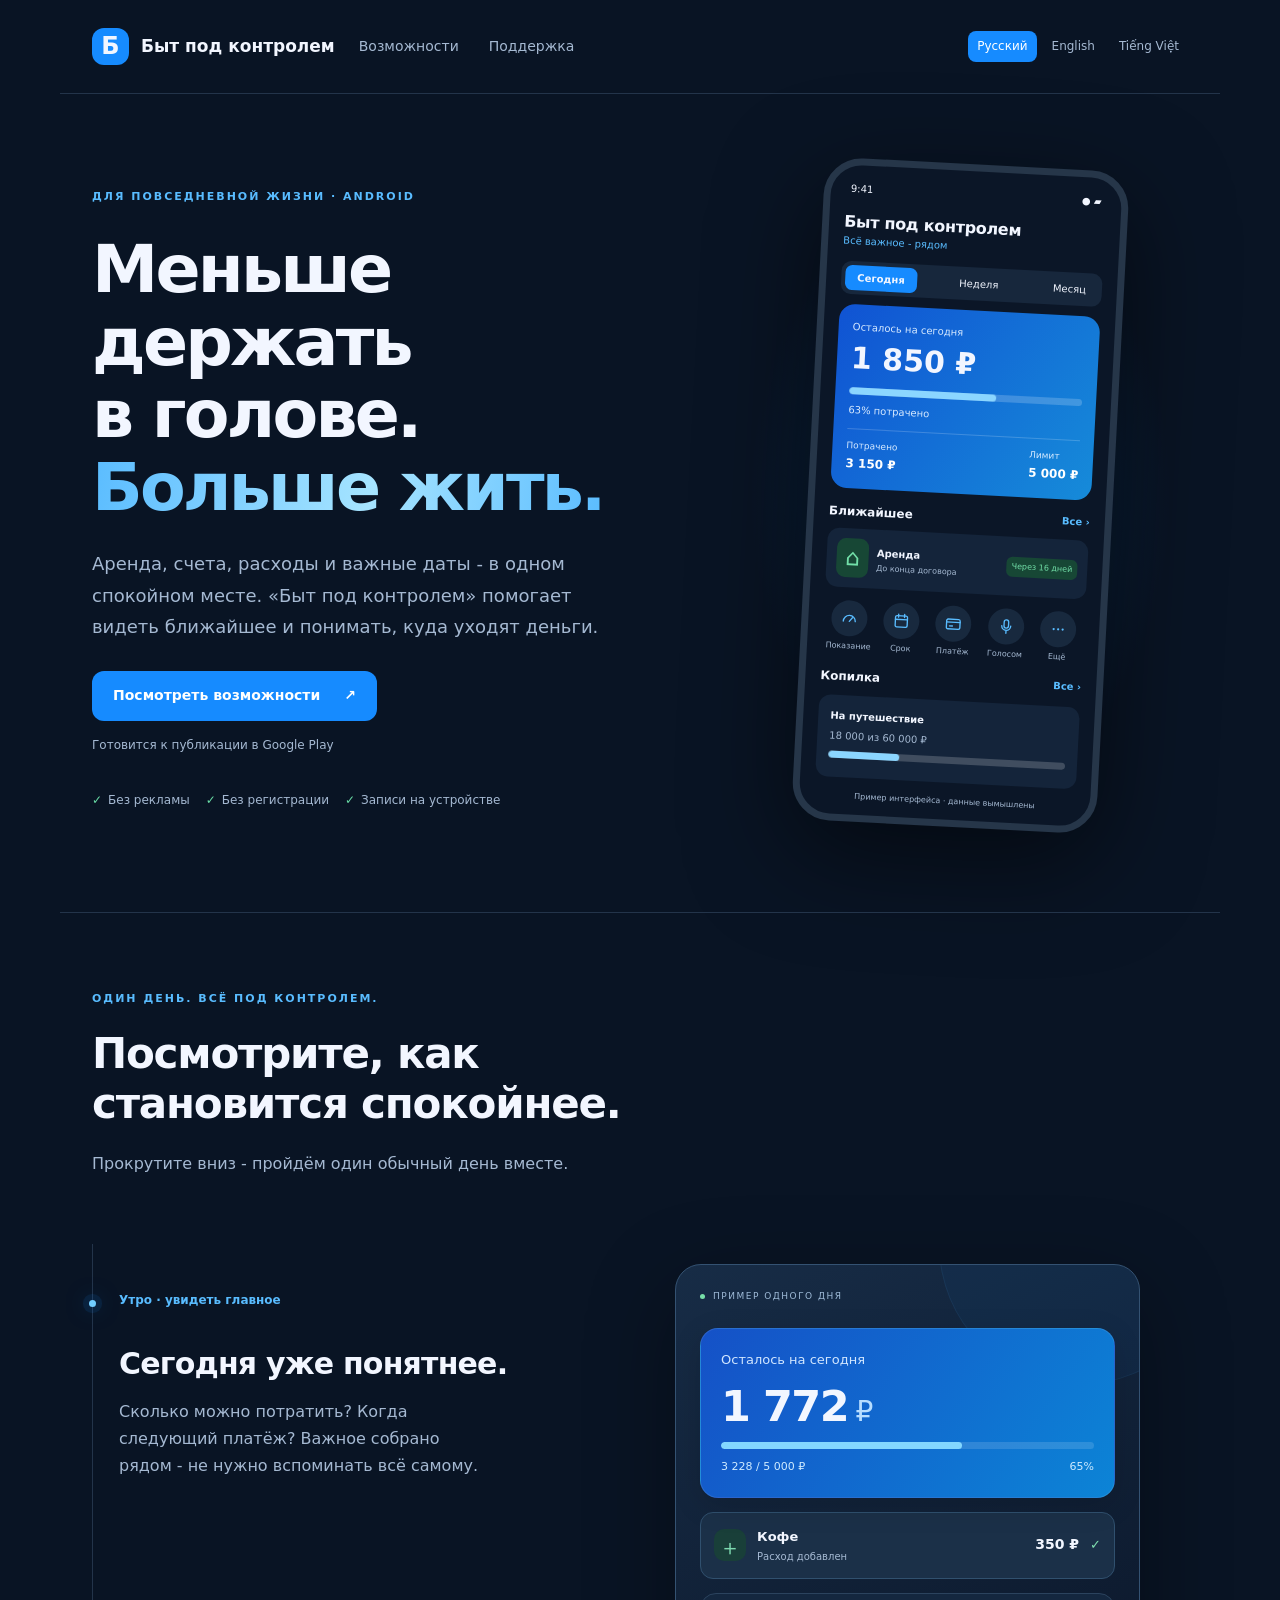
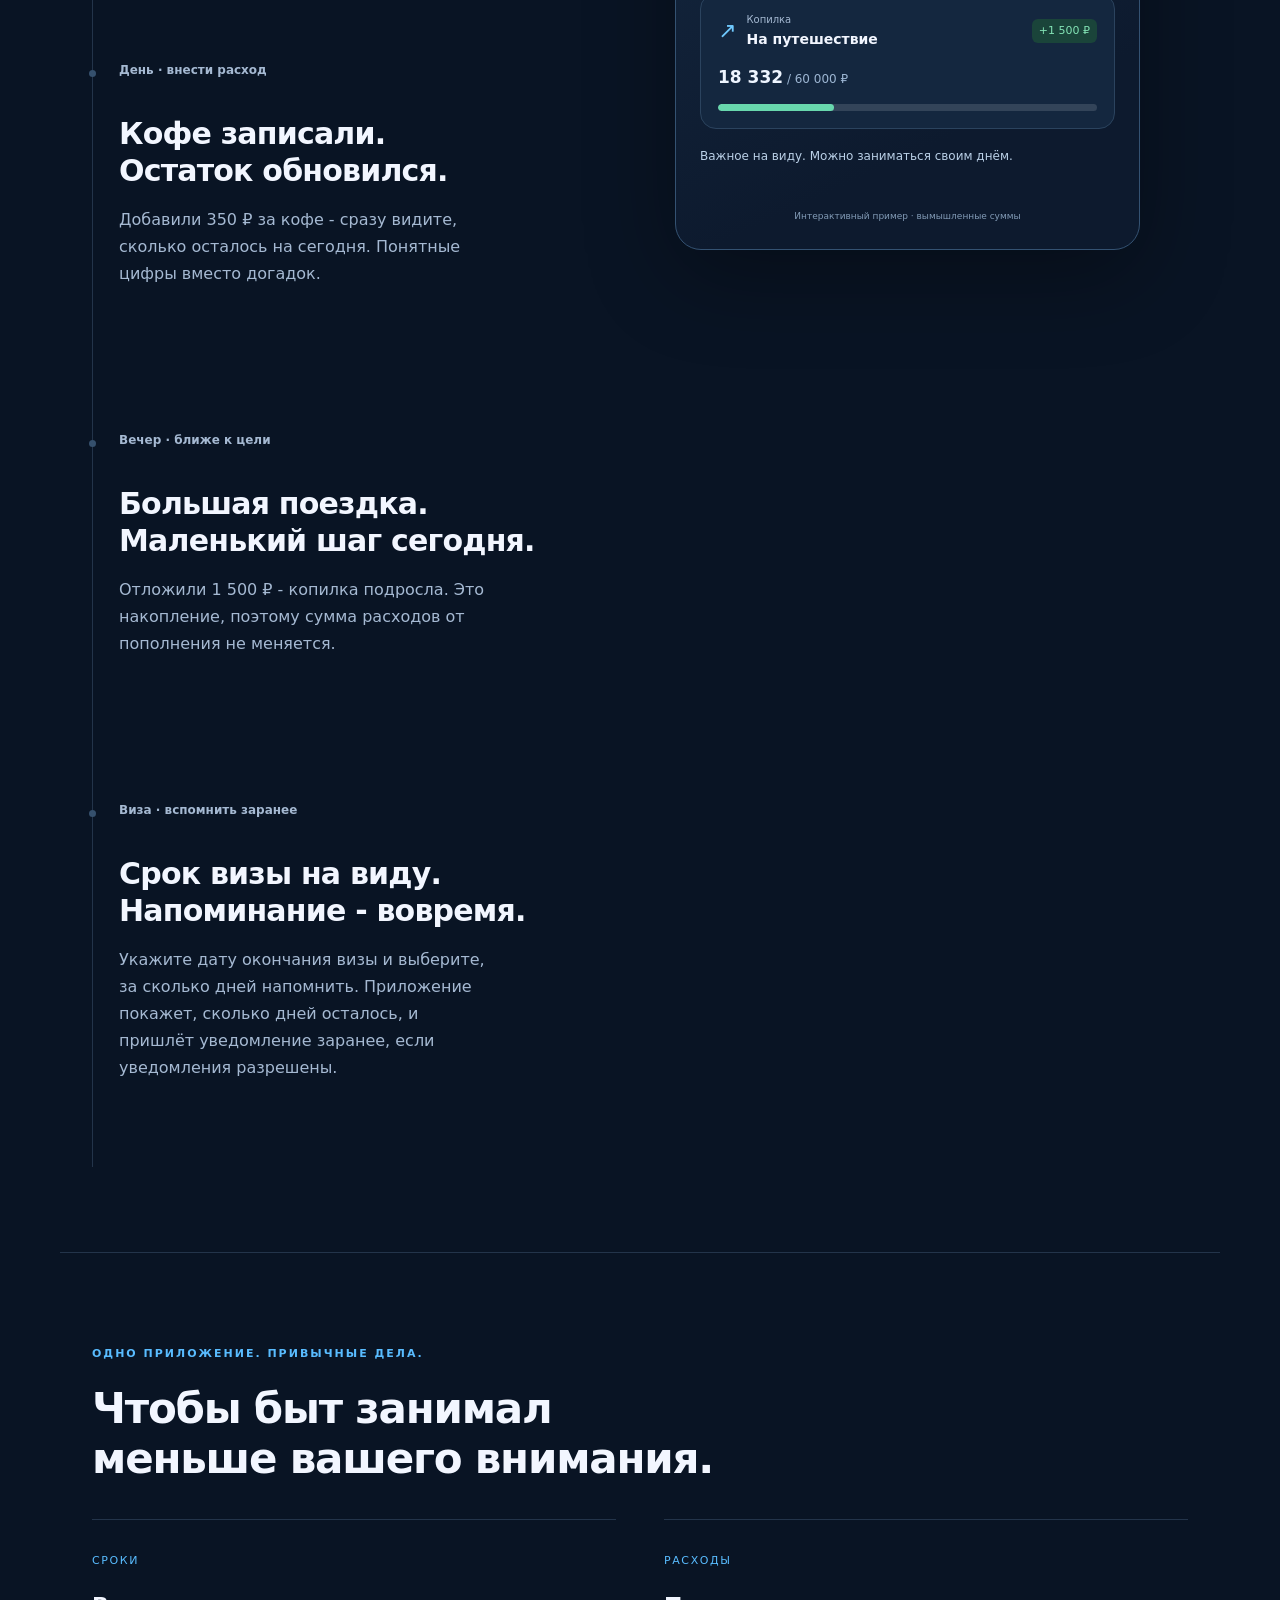
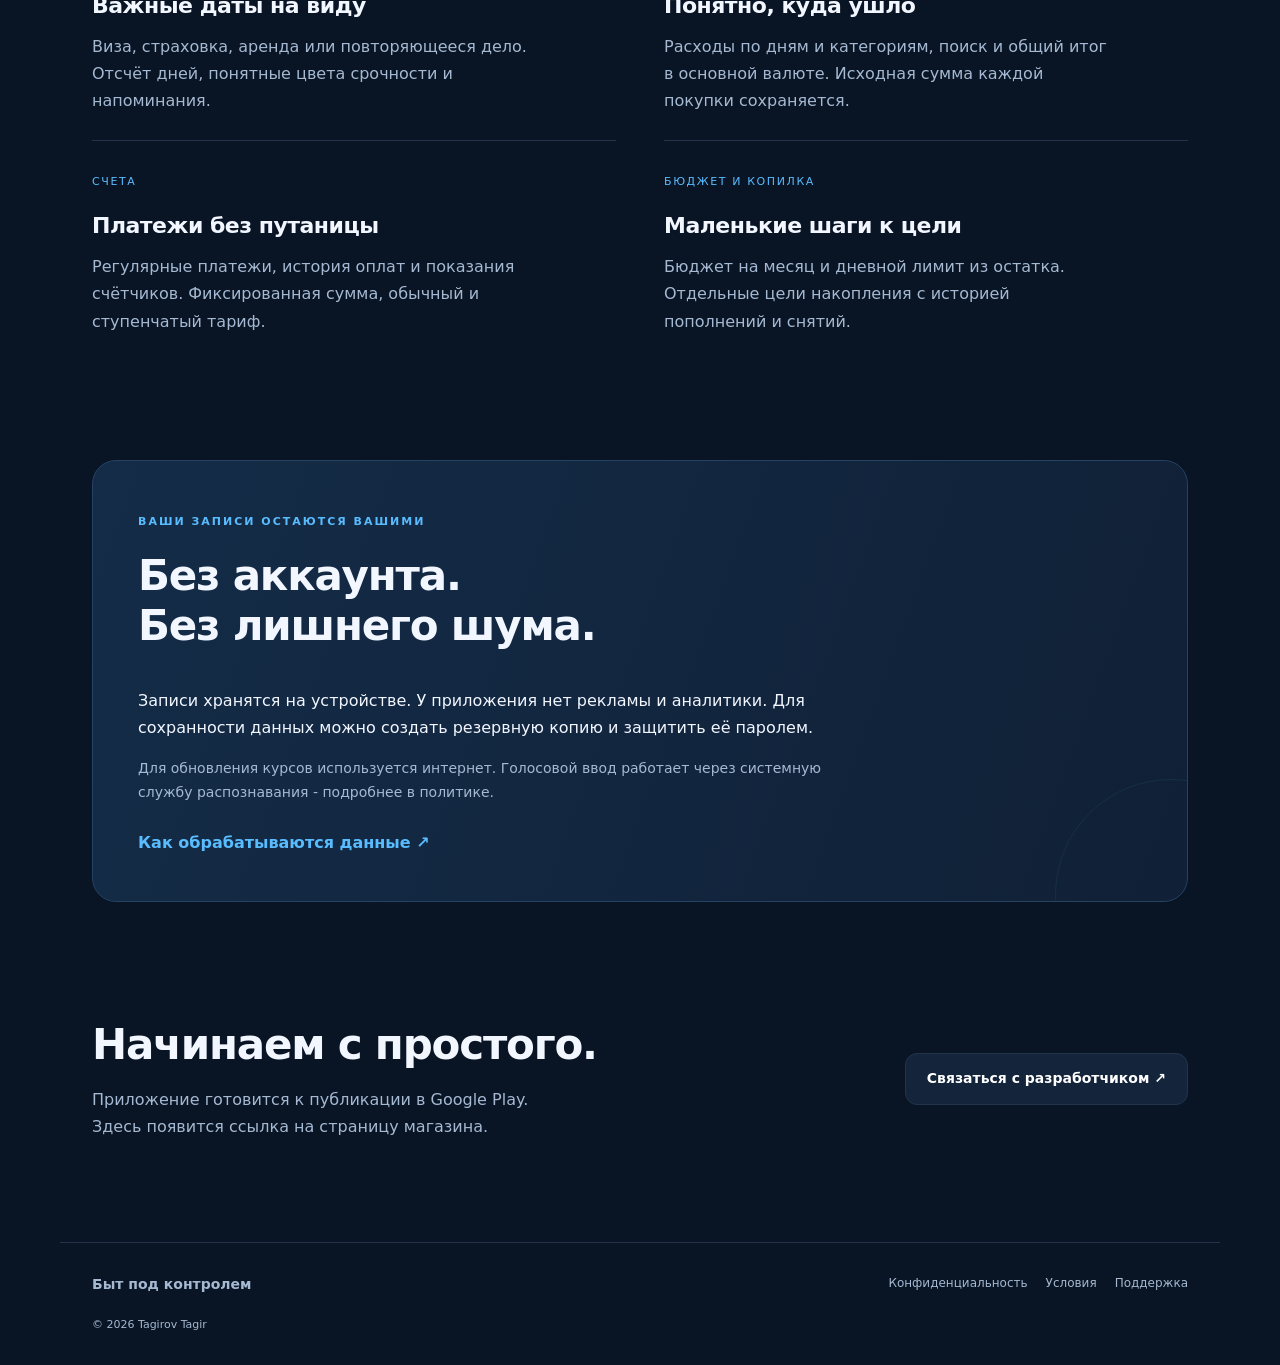
==== commit ca3a44a6: "Use purple visa card and blue reminder colors" ====
--- a/docs/index.html
+++ b/docs/index.html
@@ -1,4 +1,4 @@
-<!doctype html><html lang="ru"><head><meta charset="utf-8"><meta name="viewport" content="width=device-width, initial-scale=1"><title>Сроки, счета и расходы - Быт под контролем</title><meta name="description" content="Сроки, расходы, счета и копилка в одном Android-приложении. Официальный сайт «Быт под контролем»."><meta name="theme-color" content="#091424"><link rel="icon" href="favicon.svg" type="image/svg+xml"><link rel="stylesheet" href="style.css"><link rel="stylesheet" href="motion.css?v=visa1"><script src="motion.js?v=type-only1" defer></script><link rel="canonical" href="https://evigr.github.io/byt-pod-kontrolem-site/"><link rel="alternate" hreflang="ru" href="https://evigr.github.io/byt-pod-kontrolem-site/"><link rel="alternate" hreflang="en" href="https://evigr.github.io/byt-pod-kontrolem-site/en/"><link rel="alternate" hreflang="vi" href="https://evigr.github.io/byt-pod-kontrolem-site/vi/"><link rel="alternate" hreflang="x-default" href="https://evigr.github.io/byt-pod-kontrolem-site/"></head><body><header><a class="brand" href="./"><span class="logo">Б</span> Быт под контролем</a><nav aria-label="Основное меню"><a href="./#features">Возможности</a><a href="support.html">Поддержка</a></nav><nav class="languages" aria-label="Язык сайта"><a href="index.html" lang="ru" hreflang="ru" aria-current="page">Русский</a><a href="en/index.html" lang="en" hreflang="en">English</a><a href="vi/index.html" lang="vi" hreflang="vi">Tiếng Việt</a></nav></header><main class=""><section class="hero"><div><span class="eyebrow">ДЛЯ ПОВСЕДНЕВНОЙ ЖИЗНИ · ANDROID</span><h1>Меньше держать<br>в голове.<br><em>Больше жить.</em></h1><p class="lead">Аренда, счета, расходы и важные даты - в одном спокойном месте. «Быт под контролем» помогает видеть ближайшее и понимать, куда уходят деньги.</p><div class="actions"><a class="button" href="#features">Посмотреть возможности <span>↗</span></a><span class="release">Готовится к публикации в Google Play</span></div><div class="trust"><span>Без рекламы</span><span>Без регистрации</span><span>Записи на устройстве</span></div></div><div class="phone-wrap"><div class="halo"></div><div class="phone" aria-label="Иллюстрация интерфейса с вымышленными данными"><div class="phone-top"><span>9:41</span><span>● ▰</span></div><h2>Быт под контролем</h2><p class="phone-date">Всё важное - рядом</p><div class="tabs"><b>Сегодня</b><span>Неделя</span><span>Месяц</span></div><div class="balance"><small>Осталось на сегодня</small><strong>1 850 ₽</strong><div class="track"><i></i></div><small>63% потрачено</small><div class="twocol"><span>Потрачено<b>3 150 ₽</b></span><span>Лимит<b>5 000 ₽</b></span></div></div><div class="mini-title">Ближайшее <span>Все ›</span></div><div class="mini-row"><span class="symbol">⌂</span><div><b>Аренда</b><small>До конца договора</small></div><span class="pill">Через 16 дней</span></div><div class="quick"><span><svg viewBox="0 0 24 24" aria-hidden="true"><path d="M4 16a8 8 0 1 1 16 0"></path><path d="M12 16l4-5"></path></svg><small>Показание</small></span><span><svg viewBox="0 0 24 24" aria-hidden="true"><rect x="4" y="5" width="16" height="15" rx="2"></rect><path d="M4 10h16M8 3v4M16 3v4"></path></svg><small>Срок</small></span><span><svg viewBox="0 0 24 24" aria-hidden="true"><rect x="3" y="6" width="18" height="13" rx="2"></rect><path d="M3 10h18M7 15h4"></path></svg><small>Платёж</small></span><span data-only="ru"><svg viewBox="0 0 24 24" aria-hidden="true"><rect x="9" y="3" width="6" height="11" rx="3"></rect><path d="M6 11a6 6 0 0 0 12 0M12 17v4"></path></svg><small>Голосом</small></span><span><svg viewBox="0 0 24 24" aria-hidden="true"><path class="dots" d="M6 12h.01M12 12h.01M18 12h.01"></path></svg><small>Ещё</small></span></div><div class="mini-title">Копилка <span>Все ›</span></div><div class="saving"><b>На путешествие</b><p>18 000 из 60 000 ₽</p><div class="track"><i style="width:30%"></i></div></div><p class="demo-label">Пример интерфейса · данные вымышлены</p></div></div></section>
+<!doctype html><html lang="ru"><head><meta charset="utf-8"><meta name="viewport" content="width=device-width, initial-scale=1"><title>Сроки, счета и расходы - Быт под контролем</title><meta name="description" content="Сроки, расходы, счета и копилка в одном Android-приложении. Официальный сайт «Быт под контролем»."><meta name="theme-color" content="#091424"><link rel="icon" href="favicon.svg" type="image/svg+xml"><link rel="stylesheet" href="style.css"><link rel="stylesheet" href="motion.css?v=visa-purple1"><script src="motion.js?v=type-only1" defer></script><link rel="canonical" href="https://evigr.github.io/byt-pod-kontrolem-site/"><link rel="alternate" hreflang="ru" href="https://evigr.github.io/byt-pod-kontrolem-site/"><link rel="alternate" hreflang="en" href="https://evigr.github.io/byt-pod-kontrolem-site/en/"><link rel="alternate" hreflang="vi" href="https://evigr.github.io/byt-pod-kontrolem-site/vi/"><link rel="alternate" hreflang="x-default" href="https://evigr.github.io/byt-pod-kontrolem-site/"></head><body><header><a class="brand" href="./"><span class="logo">Б</span> Быт под контролем</a><nav aria-label="Основное меню"><a href="./#features">Возможности</a><a href="support.html">Поддержка</a></nav><nav class="languages" aria-label="Язык сайта"><a href="index.html" lang="ru" hreflang="ru" aria-current="page">Русский</a><a href="en/index.html" lang="en" hreflang="en">English</a><a href="vi/index.html" lang="vi" hreflang="vi">Tiếng Việt</a></nav></header><main class=""><section class="hero"><div><span class="eyebrow">ДЛЯ ПОВСЕДНЕВНОЙ ЖИЗНИ · ANDROID</span><h1>Меньше держать<br>в голове.<br><em>Больше жить.</em></h1><p class="lead">Аренда, счета, расходы и важные даты - в одном спокойном месте. «Быт под контролем» помогает видеть ближайшее и понимать, куда уходят деньги.</p><div class="actions"><a class="button" href="#features">Посмотреть возможности <span>↗</span></a><span class="release">Готовится к публикации в Google Play</span></div><div class="trust"><span>Без рекламы</span><span>Без регистрации</span><span>Записи на устройстве</span></div></div><div class="phone-wrap"><div class="halo"></div><div class="phone" aria-label="Иллюстрация интерфейса с вымышленными данными"><div class="phone-top"><span>9:41</span><span>● ▰</span></div><h2>Быт под контролем</h2><p class="phone-date">Всё важное - рядом</p><div class="tabs"><b>Сегодня</b><span>Неделя</span><span>Месяц</span></div><div class="balance"><small>Осталось на сегодня</small><strong>1 850 ₽</strong><div class="track"><i></i></div><small>63% потрачено</small><div class="twocol"><span>Потрачено<b>3 150 ₽</b></span><span>Лимит<b>5 000 ₽</b></span></div></div><div class="mini-title">Ближайшее <span>Все ›</span></div><div class="mini-row"><span class="symbol">⌂</span><div><b>Аренда</b><small>До конца договора</small></div><span class="pill">Через 16 дней</span></div><div class="quick"><span><svg viewBox="0 0 24 24" aria-hidden="true"><path d="M4 16a8 8 0 1 1 16 0"></path><path d="M12 16l4-5"></path></svg><small>Показание</small></span><span><svg viewBox="0 0 24 24" aria-hidden="true"><rect x="4" y="5" width="16" height="15" rx="2"></rect><path d="M4 10h16M8 3v4M16 3v4"></path></svg><small>Срок</small></span><span><svg viewBox="0 0 24 24" aria-hidden="true"><rect x="3" y="6" width="18" height="13" rx="2"></rect><path d="M3 10h18M7 15h4"></path></svg><small>Платёж</small></span><span data-only="ru"><svg viewBox="0 0 24 24" aria-hidden="true"><rect x="9" y="3" width="6" height="11" rx="3"></rect><path d="M6 11a6 6 0 0 0 12 0M12 17v4"></path></svg><small>Голосом</small></span><span><svg viewBox="0 0 24 24" aria-hidden="true"><path class="dots" d="M6 12h.01M12 12h.01M18 12h.01"></path></svg><small>Ещё</small></span></div><div class="mini-title">Копилка <span>Все ›</span></div><div class="saving"><b>На путешествие</b><p>18 000 из 60 000 ₽</p><div class="track"><i style="width:30%"></i></div></div><p class="demo-label">Пример интерфейса · данные вымышлены</p></div></div></section>
 
 <section class="story" aria-labelledby="story-heading">
   <div class="story-heading reveal"><span class="eyebrow">ОДИН ДЕНЬ. ВСЁ ПОД КОНТРОЛЕМ.</span>
--- a/docs/motion.css
+++ b/docs/motion.css
@@ -1,4 +1,4 @@
 /* Motion is decorative; no content requires JavaScript to become readable. */
 .button{transition:background .2s,transform .2s,box-shadow .2s}.button:hover{transform:translateY(-3px);box-shadow:0 12px 32px #168bff28}.languages a{transition:background .2s}.hero h1 em{background:linear-gradient(100deg,#5abcff,#a6e4ff 55%,#5abcff);background-clip:text;-webkit-background-clip:text;color:transparent}.hero .phone{animation:phone-arrive 1.1s cubic-bezier(.2,.7,.2,1) both}.hero h1{animation:copy-arrive .85s ease-out both}.hero .lead,.hero .actions,.hero .trust{animation:copy-arrive .85s .14s ease-out both}.phone-wrap .halo{background:radial-gradient(ellipse,#168bff30,transparent 67%)}.hero .balance .track i{transform-origin:left;animation:fill-arrive 1.1s .35s cubic-bezier(.2,.7,.2,1) both}.hero .saving .track i{transform-origin:left;animation:fill-arrive 1.1s .6s ease both}.motion-ready{opacity:0;transform:translateY(25px);transition:opacity .7s ease,transform .7s cubic-bezier(.2,.7,.2,1)}.motion-ready.is-visible{opacity:1;transform:none}.feature-grid article:nth-child(even){transition-delay:.08s}.feature-grid article{transition:opacity .7s,transform .7s,border-color .2s}.feature-grid article:hover{border-color:#59bcff90}.story{border-top:1px solid var(--line);position:relative;padding-top:70px}.story-heading p{color:var(--muted);margin-top:-14px}.story-layout{display:grid;grid-template-columns:1fr 1fr;gap:70px;position:relative;align-items:start}.story-steps{padding-top:50px}.story-step{min-height:370px;padding:35px 0 70px 26px;border-left:1px solid #23344a;position:relative;scroll-margin-top:120px}.story-step:before{content:'';position:absolute;left:-4px;top:56px;width:7px;height:7px;border-radius:50%;background:#35506d;transition:background .3s,box-shadow .3s}.story-step.is-active:before{background:#70cdff;box-shadow:0 0 0 6px #168bff1a,0 0 22px #168bff90}.story-step h3{font-size:30px;line-height:1.25;margin:22px 0 15px;letter-spacing:-.8px}.story-step p{color:var(--muted);max-width:375px;font-size:16px}.step-select{font:inherit;font-size:12px;font-weight:650;display:flex;align-items:center;gap:12px;border:0;background:none;color:var(--muted);padding:0;min-height:44px;text-align:left;cursor:pointer}.step-select[aria-pressed=true]{color:var(--blue)}.step-select:focus-visible{outline:2px solid var(--blue);outline-offset:6px;border-radius:6px}.step-number{font-variant-numeric:tabular-nums;font-size:11px;letter-spacing:1px;color:var(--blue)}.story-stage{position:sticky;top:45px;isolation:isolate;max-width:465px;width:100%;border:1px solid #345272;border-radius:26px;background:linear-gradient(155deg,#172c46,#0d1a2e 75%);padding:24px;box-shadow:0 25px 90px #0005;margin-top:70px;overflow:hidden}.stage-orbit{position:absolute;width:280px;height:280px;border-radius:50%;background:#168bff0d;border:1px solid #59bcff12;right:-80px;top:-160px;z-index:-1}.stage-top{display:flex;align-items:center;gap:8px;font-size:9px;letter-spacing:1.5px;color:#9fbbd8;margin-bottom:24px}.stage-dot{width:5px;height:5px;background:#77dfa8;border-radius:50%}.stage-pagination{margin-left:auto;font-variant-numeric:tabular-nums;color:#59bcff}.stage-budget{background:linear-gradient(125deg,#1551c7,#0c84d6);border:1px solid #ffffff18;border-radius:18px;padding:20px;box-shadow:0 8px 30px #0002;position:relative;overflow:hidden}.stage-label{font-size:13px;color:#d1e6ff}.stage-amount{font-size:43px;font-weight:800;letter-spacing:-1.5px;line-height:1.65;font-variant-numeric:tabular-nums}.stage-amount>span:last-child{font-size:28px;color:#b7ddff;font-weight:500}.stage-track{height:7px;border-radius:8px;background:#ffffff22;overflow:hidden}.stage-track i{display:block;background:#83d7ff;height:100%;border-radius:8px}.stage-budget-foot{display:flex;justify-content:space-between;color:#cfebff;font-size:11px;margin-top:9px;font-variant-numeric:tabular-nums}.stage-receipt{display:flex;align-items:center;gap:11px;padding:13px;margin:14px 0;border:1px solid #30506e;border-radius:13px;background:#1b3048;opacity:.24;transform:translateY(7px);transition:opacity .5s,transform .5s,border-color .5s}.stage-receipt div{flex:1}.stage-receipt b{font-size:13px;display:block}.stage-receipt small{font-size:10px;color:#a5b9d2;display:block}.stage-receipt strong{font-size:14px;font-variant-numeric:tabular-nums}.receipt-icon{color:#7dd9b0;background:#193f39;border-radius:10px;width:32px;height:32px;display:grid;place-items:center;font-size:22px}.receipt-check{font-size:13px;color:#80dfb0;opacity:0;transform:scale(.5);transition:opacity .4s,transform .4s}.story-stage[data-stage="1"] .stage-receipt,.story-stage[data-stage="2"] .stage-receipt{opacity:1;transform:none;border-color:#46816c}.story-stage[data-stage="1"] .receipt-check,.story-stage[data-stage="2"] .receipt-check{opacity:1;transform:scale(1)}.stage-saving{padding:17px;border:1px solid #2b435e;border-radius:16px;background:#14273f;transition:border-color .4s,box-shadow .4s}.stage-saving-title{display:flex;align-items:center;gap:10px}.saving-icon{font-size:22px;color:#70caff}.stage-saving-title div{flex:1;min-width:0}.stage-saving-title small{display:block;color:var(--muted);font-size:10px}.stage-saving-title b{display:block;font-size:14px}.saving-gain{font-size:11px;color:#83e3b5;background:#1a443a;padding:3px 7px;border-radius:6px;opacity:0;transform:translateY(5px);transition:opacity .5s,transform .5s;white-space:nowrap}.story-stage[data-stage="2"] .saving-gain{opacity:1;transform:none}.story-stage[data-stage="2"] .stage-saving{border-color:#3e8671;box-shadow:0 0 35px #5cd6ad0b}.stage-saving p{font-size:12px;color:#9cb5d2;margin:12px 0}.stage-saving p strong{color:#eef5ff;font-size:17px;font-variant-numeric:tabular-nums}.stage-saving .stage-track i{background:#68d7ad}.stage-caption{min-height:60px;margin-top:18px;font-size:12px;line-height:1.6;color:#bad0e7}.stage-caption [hidden]{display:none}.stage-disclaimer{font-size:9px;color:#829bb6;text-align:center;margin:2px 0 0}.privacy-callout{position:relative;overflow:hidden}.privacy-callout:after{content:'';position:absolute;width:230px;height:230px;border:1px solid #59bcff15;border-radius:50%;right:-100px;bottom:-110px;pointer-events:none}@keyframes copy-arrive{from{opacity:0;transform:translateY(18px)}to{opacity:1;transform:none}}@keyframes phone-arrive{from{opacity:0;transform:translateY(26px) rotate(6deg)}to{opacity:1;transform:translateY(0) rotate(3deg)}}@keyframes fill-arrive{from{transform:scaleX(.08)}to{transform:scaleX(1)}}@media(max-width:760px){.hero .phone{animation-name:copy-arrive}.story{padding-top:45px}.story-layout{display:flex;flex-direction:column;gap:0}.story-stage{order:-1;top:10px;z-index:3;margin:18px auto 0;padding:16px;border-radius:20px;max-width:400px;box-shadow:0 20px 50px #0009}.stage-top{margin-bottom:12px}.stage-budget{padding:13px 16px}.stage-amount{font-size:31px;line-height:1.4}.stage-amount>span:last-child{font-size:22px}.stage-receipt{padding:8px 10px;margin:9px 0}.stage-saving{padding:11px 14px}.stage-saving p{margin:6px 0}.stage-caption{min-height:36px;margin-top:10px;font-size:11px}.stage-disclaimer{font-size:8px}.story-steps{padding-top:20px;width:100%}.story-step{min-height:340px;padding:35px 0 80px 20px}.story-step h3{font-size:27px}.story-step p{font-size:15px}.story-step:last-child{min-height:300px;padding-bottom:25px}.story-heading h2{font-size:32px}.story-stage[data-stage="0"] .stage-receipt{opacity:.35}}@media(prefers-reduced-motion:reduce){*,*:before,*:after{animation:none!important;transition:none!important;scroll-behavior:auto!important}.motion-ready{opacity:1;transform:none}.hero .phone{transform:rotate(3deg)}.stage-receipt{transform:none}.saving-gain{transform:none}}@media(max-width:760px) and (prefers-reduced-motion:reduce){.hero .phone{transform:none}}@media(max-height:650px) and (max-width:760px){.story-stage{position:relative;top:auto}.story-step{min-height:220px}}
 @media(max-width:760px){.story-stage{padding:13px}.stage-top{margin-bottom:8px}.stage-budget{padding:10px 14px}.stage-label{font-size:11px}.stage-amount{font-size:28px;line-height:1.3}.stage-receipt{padding:6px 9px;margin:7px 0}.receipt-icon{width:26px;height:26px;font-size:19px}.stage-saving{padding:9px 12px}.stage-saving-title b{font-size:12px}.stage-saving-title small{font-size:9px}.stage-saving p{margin:4px 0;font-size:10px}.stage-saving p strong{font-size:15px}.stage-caption{margin-top:8px;font-size:10px;min-height:30px}.stage-disclaimer{font-size:8px;line-height:1.4}}
-.stage-finances[hidden],.stage-visa[hidden]{display:none}.visa-card{position:relative;border:1px solid #e8b76655;border-radius:18px;padding:24px;background:linear-gradient(135deg,#4b3827,#262c38);overflow:hidden}.visa-symbol{position:absolute;right:22px;top:15px;font-size:42px;color:#efc47d55;transform:rotate(-15deg)}.visa-count{font-size:72px;line-height:1.35;font-weight:750;color:#ffdb9c;font-variant-numeric:tabular-nums}.visa-count span{font-size:24px;font-weight:500}.visa-rule{height:5px;border-radius:6px;background:linear-gradient(90deg,#f3bd65 72%,#ffffff15 72%);margin:8px 0 20px}.visa-setting{display:flex;align-items:center;justify-content:space-between;gap:12px;font-size:13px;color:#dce5ef}.visa-setting b{padding:5px 12px;border:1px solid #eac08055;border-radius:8px;color:#ffdb9c;white-space:nowrap}.visa-card>p{font-size:11px;color:#aebed0;margin:12px 0 0}.visa-notification{display:flex;align-items:center;gap:12px;padding:18px 14px;margin-top:16px;border:1px solid #467e70;border-radius:14px;background:#173a36}.visa-bell{font-size:27px;color:#9ce3c2}.visa-notification b{font-size:14px;color:#e8fff4}.visa-notification p{font-size:12px;color:#b0d5c6;margin:4px 0 0}.story-stage[data-stage="3"] .visa-notification{animation:copy-arrive .6s ease-out both}@media(max-width:760px){.visa-card{padding:16px}.visa-count{font-size:48px}.visa-count span{font-size:20px}.visa-rule{margin:5px 0 12px}.visa-setting{font-size:12px}.visa-card>p{font-size:10px;margin-top:8px}.visa-notification{padding:12px;margin-top:10px}.visa-notification b{font-size:12px}.visa-notification p{font-size:11px}}
+.stage-finances[hidden],.stage-visa[hidden]{display:none}.visa-card{position:relative;border:1px solid #b69aef66;border-radius:18px;padding:24px;background:linear-gradient(135deg,#463063,#25243f);overflow:hidden}.visa-symbol{position:absolute;right:22px;top:15px;font-size:42px;color:#ccb2ff80;transform:rotate(-15deg)}.visa-count{font-size:72px;line-height:1.35;font-weight:750;color:#e5d5ff;font-variant-numeric:tabular-nums}.visa-count span{font-size:24px;font-weight:500}.visa-rule{height:5px;border-radius:6px;background:linear-gradient(90deg,#bf9aff 72%,#ffffff15 72%);margin:8px 0 20px}.visa-setting{display:flex;align-items:center;justify-content:space-between;gap:12px;font-size:13px;color:#dce5ef}.visa-setting b{padding:5px 12px;border:1px solid #bd9aef66;border-radius:8px;color:#e5d5ff;white-space:nowrap}.visa-card>p{font-size:11px;color:#aebed0;margin:12px 0 0}.visa-notification{display:flex;align-items:center;gap:12px;padding:18px 14px;margin-top:16px;border:1px solid #42658d;border-radius:14px;background:#172e4b}.visa-bell{font-size:27px;color:#9accff}.visa-notification b{font-size:14px;color:#edf5ff}.visa-notification p{font-size:12px;color:#b3cbe6;margin:4px 0 0}.story-stage[data-stage="3"] .visa-notification{animation:copy-arrive .6s ease-out both}@media(max-width:760px){.visa-card{padding:16px}.visa-count{font-size:48px}.visa-count span{font-size:20px}.visa-rule{margin:5px 0 12px}.visa-setting{font-size:12px}.visa-card>p{font-size:10px;margin-top:8px}.visa-notification{padding:12px;margin-top:10px}.visa-notification b{font-size:12px}.visa-notification p{font-size:11px}}
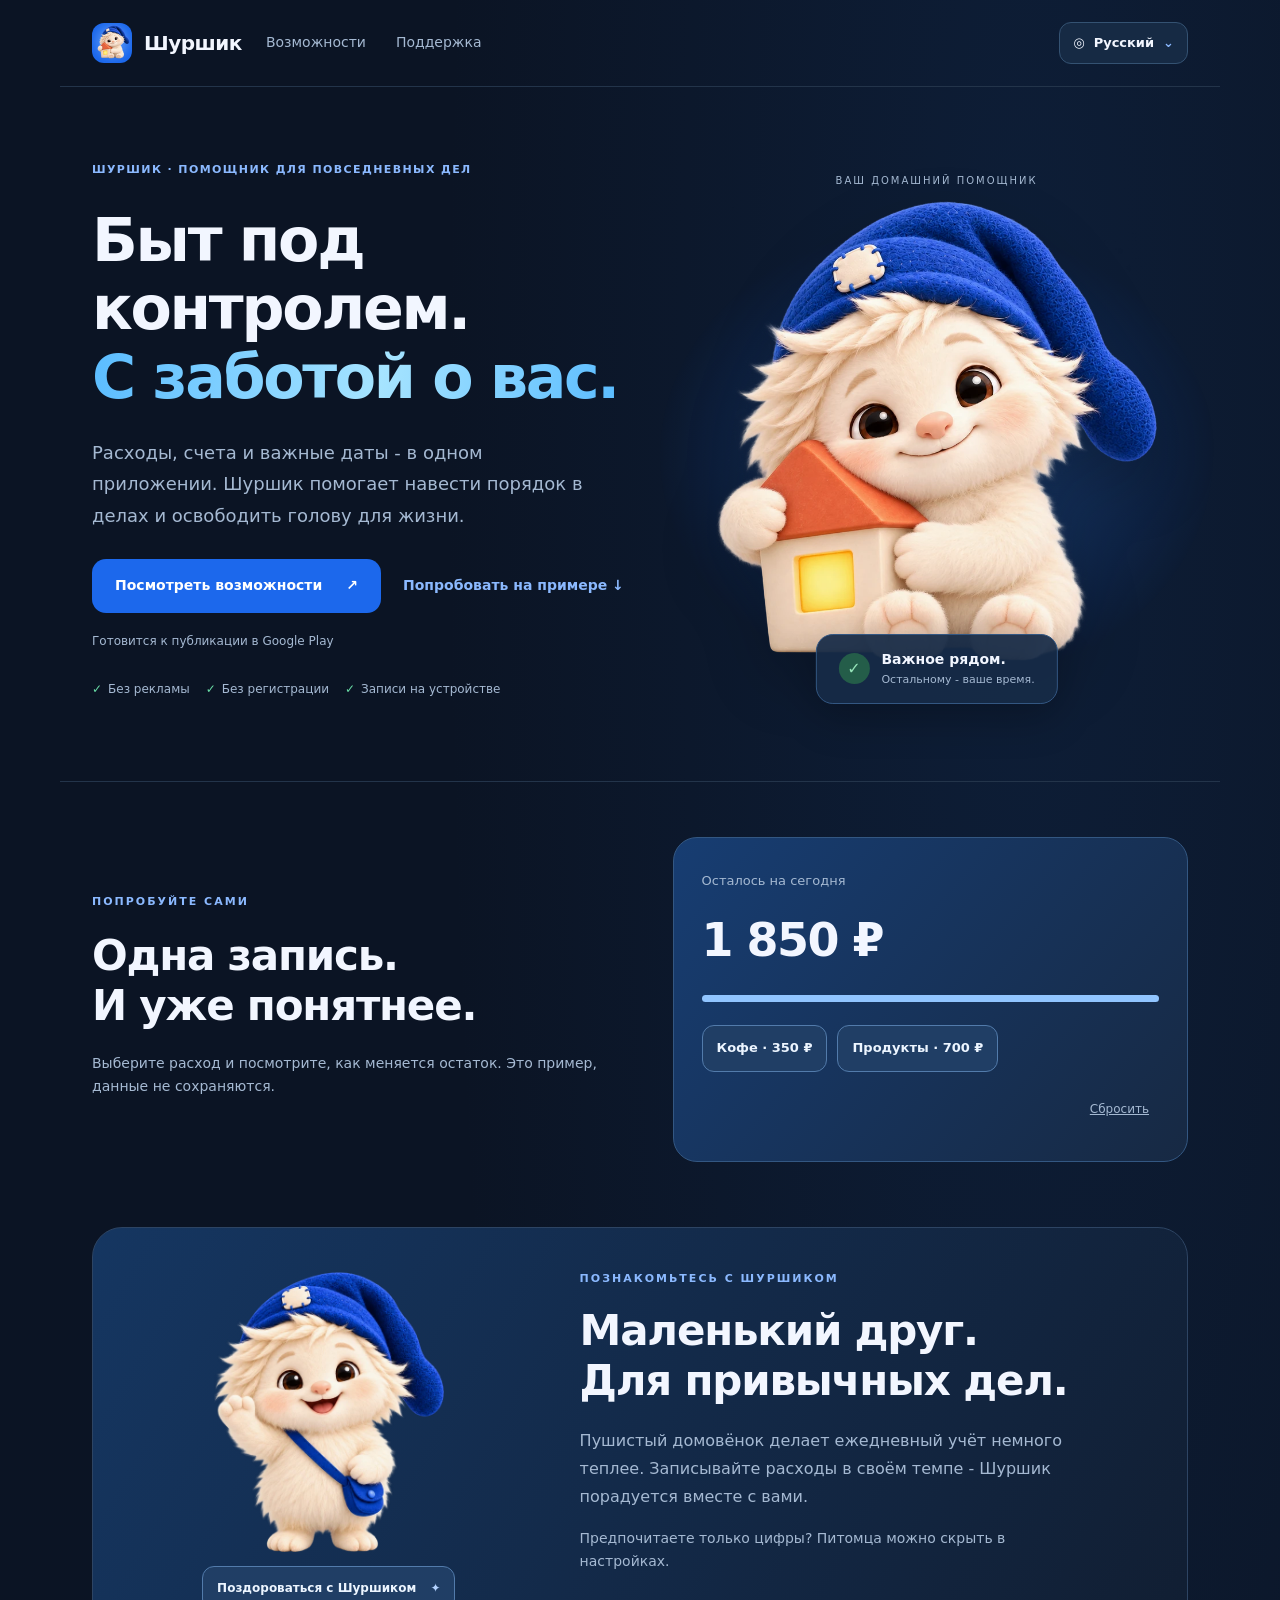
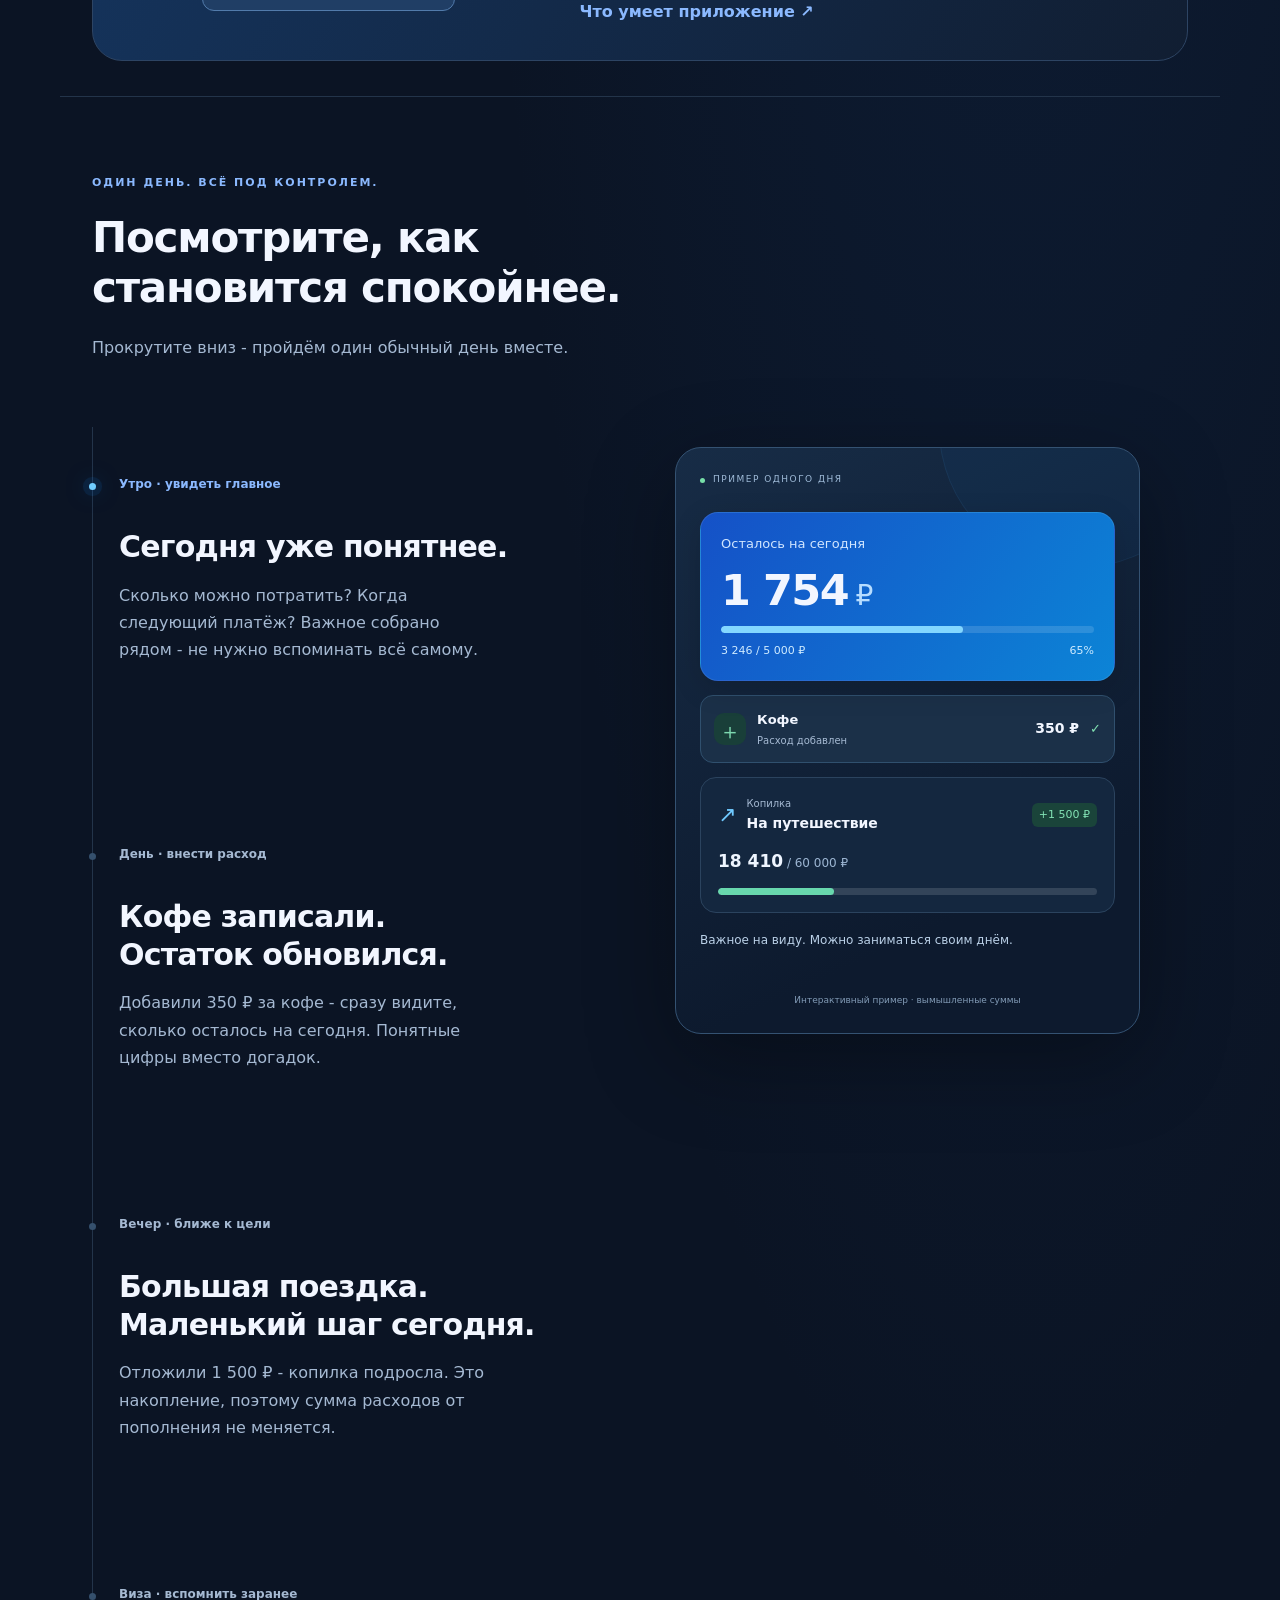
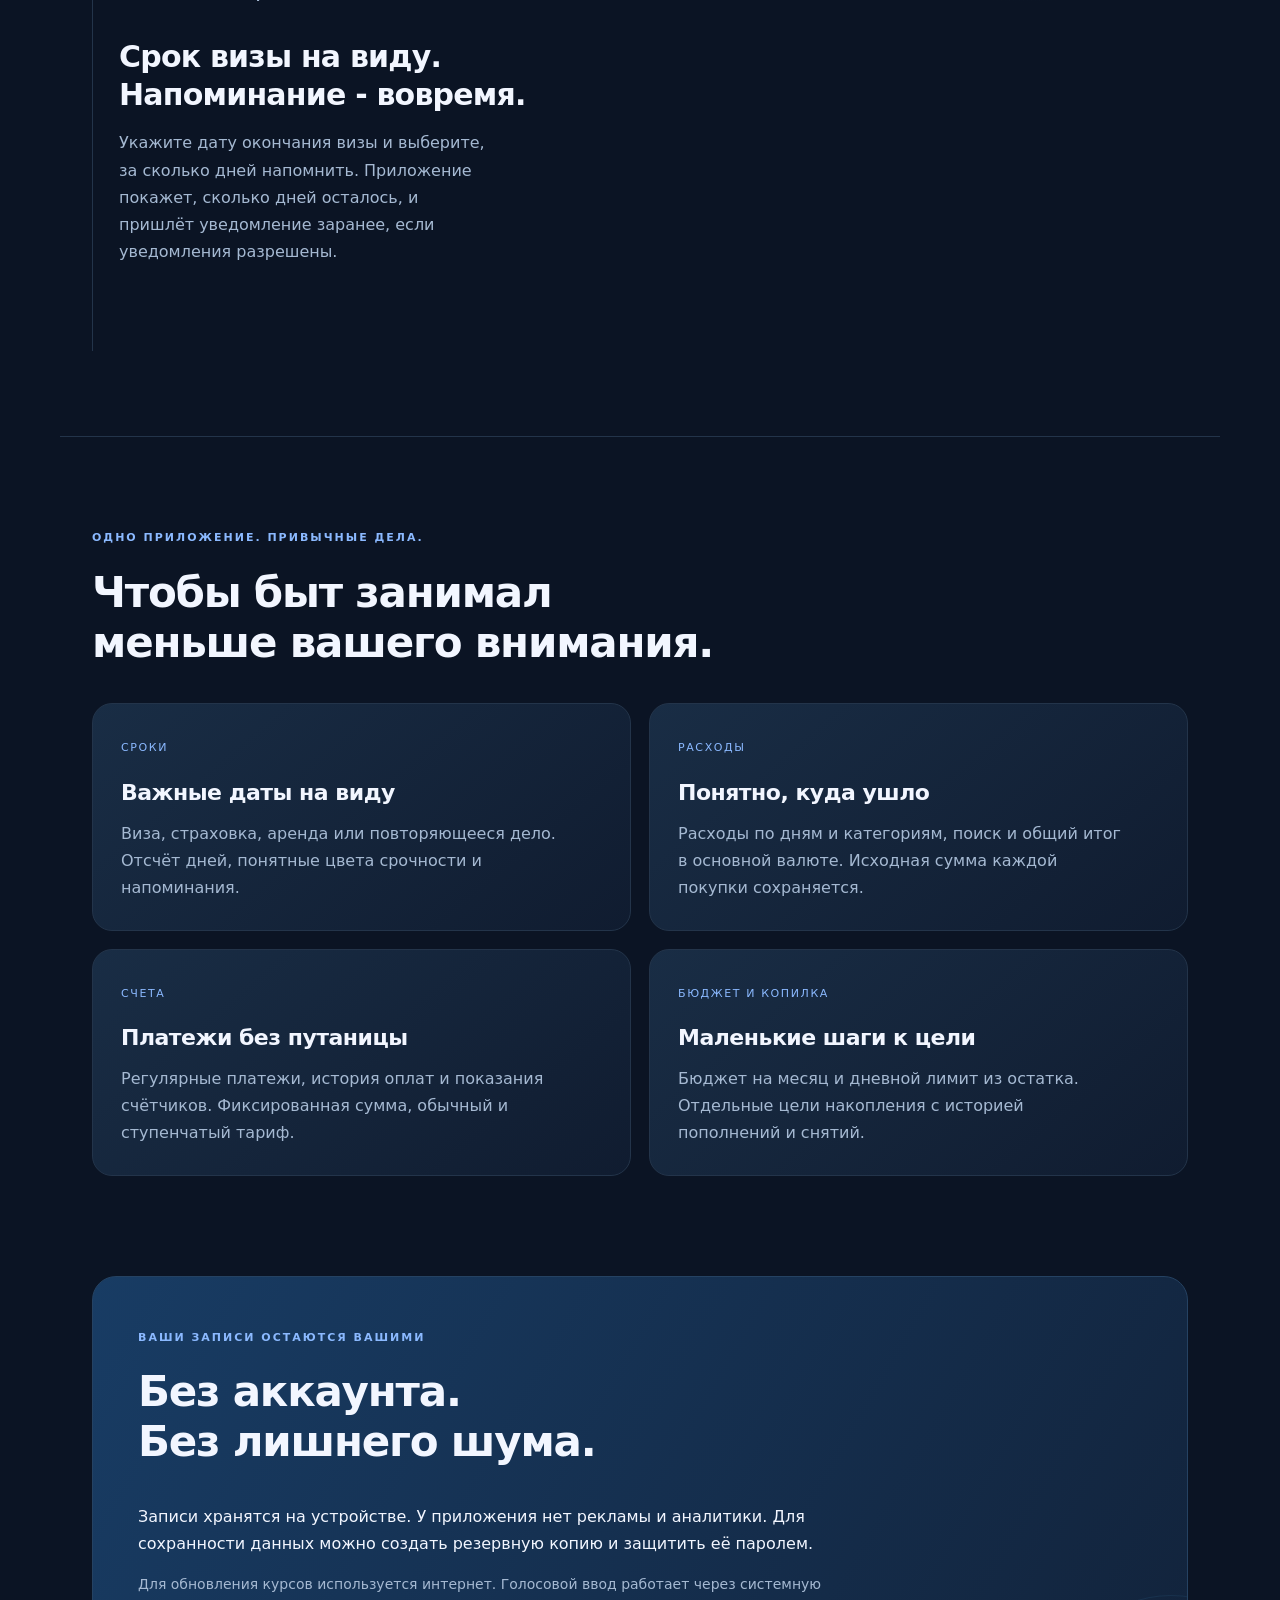
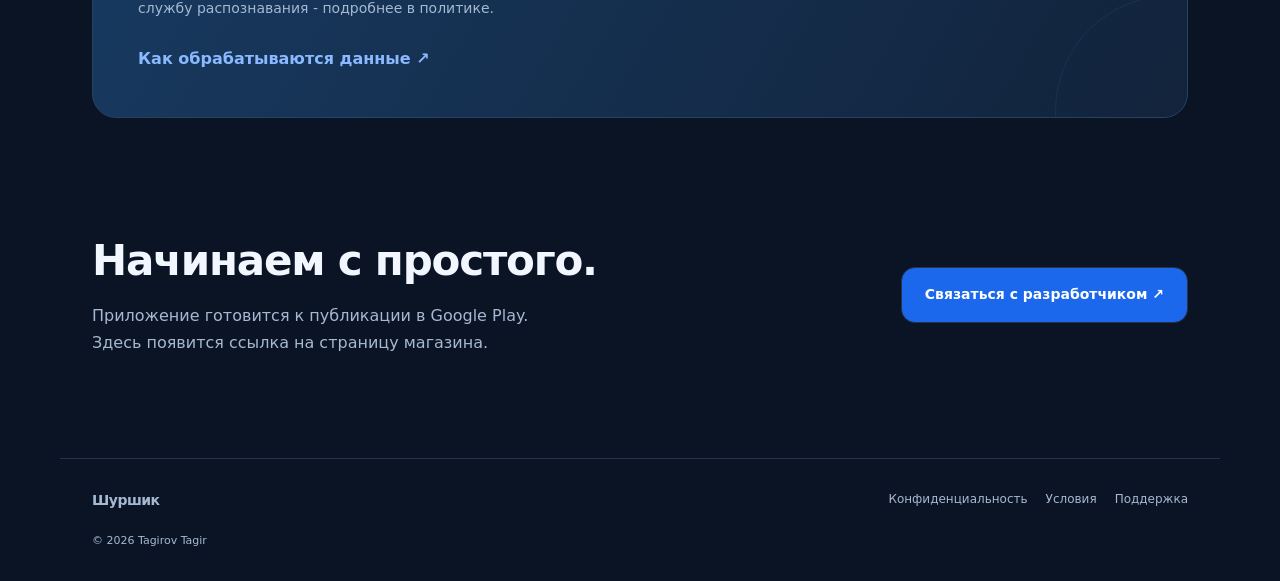
==== commit 9adaeb1c: "Refresh website for Shurshik with interactive feature tour" ====
--- a/docs/index.html
+++ b/docs/index.html
@@ -1,4 +1,4 @@
-<!doctype html><html lang="ru"><head><meta charset="utf-8"><meta name="viewport" content="width=device-width, initial-scale=1"><title>Сроки, счета и расходы - Быт под контролем</title><meta name="description" content="Сроки, расходы, счета и копилка в одном Android-приложении. Официальный сайт «Быт под контролем»."><meta name="theme-color" content="#091424"><link rel="icon" href="favicon.svg" type="image/svg+xml"><link rel="stylesheet" href="style.css"><link rel="stylesheet" href="motion.css?v=visa-purple1"><script src="motion.js?v=type-only1" defer></script><link rel="canonical" href="https://evigr.github.io/byt-pod-kontrolem-site/"><link rel="alternate" hreflang="ru" href="https://evigr.github.io/byt-pod-kontrolem-site/"><link rel="alternate" hreflang="en" href="https://evigr.github.io/byt-pod-kontrolem-site/en/"><link rel="alternate" hreflang="vi" href="https://evigr.github.io/byt-pod-kontrolem-site/vi/"><link rel="alternate" hreflang="x-default" href="https://evigr.github.io/byt-pod-kontrolem-site/"></head><body><header><a class="brand" href="./"><span class="logo">Б</span> Быт под контролем</a><nav aria-label="Основное меню"><a href="./#features">Возможности</a><a href="support.html">Поддержка</a></nav><nav class="languages" aria-label="Язык сайта"><a href="index.html" lang="ru" hreflang="ru" aria-current="page">Русский</a><a href="en/index.html" lang="en" hreflang="en">English</a><a href="vi/index.html" lang="vi" hreflang="vi">Tiếng Việt</a></nav></header><main class=""><section class="hero"><div><span class="eyebrow">ДЛЯ ПОВСЕДНЕВНОЙ ЖИЗНИ · ANDROID</span><h1>Меньше держать<br>в голове.<br><em>Больше жить.</em></h1><p class="lead">Аренда, счета, расходы и важные даты - в одном спокойном месте. «Быт под контролем» помогает видеть ближайшее и понимать, куда уходят деньги.</p><div class="actions"><a class="button" href="#features">Посмотреть возможности <span>↗</span></a><span class="release">Готовится к публикации в Google Play</span></div><div class="trust"><span>Без рекламы</span><span>Без регистрации</span><span>Записи на устройстве</span></div></div><div class="phone-wrap"><div class="halo"></div><div class="phone" aria-label="Иллюстрация интерфейса с вымышленными данными"><div class="phone-top"><span>9:41</span><span>● ▰</span></div><h2>Быт под контролем</h2><p class="phone-date">Всё важное - рядом</p><div class="tabs"><b>Сегодня</b><span>Неделя</span><span>Месяц</span></div><div class="balance"><small>Осталось на сегодня</small><strong>1 850 ₽</strong><div class="track"><i></i></div><small>63% потрачено</small><div class="twocol"><span>Потрачено<b>3 150 ₽</b></span><span>Лимит<b>5 000 ₽</b></span></div></div><div class="mini-title">Ближайшее <span>Все ›</span></div><div class="mini-row"><span class="symbol">⌂</span><div><b>Аренда</b><small>До конца договора</small></div><span class="pill">Через 16 дней</span></div><div class="quick"><span><svg viewBox="0 0 24 24" aria-hidden="true"><path d="M4 16a8 8 0 1 1 16 0"></path><path d="M12 16l4-5"></path></svg><small>Показание</small></span><span><svg viewBox="0 0 24 24" aria-hidden="true"><rect x="4" y="5" width="16" height="15" rx="2"></rect><path d="M4 10h16M8 3v4M16 3v4"></path></svg><small>Срок</small></span><span><svg viewBox="0 0 24 24" aria-hidden="true"><rect x="3" y="6" width="18" height="13" rx="2"></rect><path d="M3 10h18M7 15h4"></path></svg><small>Платёж</small></span><span data-only="ru"><svg viewBox="0 0 24 24" aria-hidden="true"><rect x="9" y="3" width="6" height="11" rx="3"></rect><path d="M6 11a6 6 0 0 0 12 0M12 17v4"></path></svg><small>Голосом</small></span><span><svg viewBox="0 0 24 24" aria-hidden="true"><path class="dots" d="M6 12h.01M12 12h.01M18 12h.01"></path></svg><small>Ещё</small></span></div><div class="mini-title">Копилка <span>Все ›</span></div><div class="saving"><b>На путешествие</b><p>18 000 из 60 000 ₽</p><div class="track"><i style="width:30%"></i></div></div><p class="demo-label">Пример интерфейса · данные вымышлены</p></div></div></section>
+<!doctype html><html lang="ru"><head><meta charset="utf-8"><meta name="viewport" content="width=device-width, initial-scale=1"><title>Сроки, счета и расходы - Шуршик</title><meta name="description" content="Сроки, расходы, счета и копилка в одном Android-приложении. Официальный сайт приложения «Шуршик»."><meta name="theme-color" content="#091424"><link rel="icon" href="images/favicon.png" type="image/png"><link rel="stylesheet" href="style.css"><link rel="stylesheet" href="motion.css?v=visa-purple1"><script src="motion.js?v=type-only1" defer></script><script src="interactions.js?v=3" defer></script><link rel="canonical" href="https://evigr.github.io/byt-pod-kontrolem-site/"><link rel="alternate" hreflang="ru" href="https://evigr.github.io/byt-pod-kontrolem-site/"><link rel="alternate" hreflang="en" href="https://evigr.github.io/byt-pod-kontrolem-site/en/"><link rel="alternate" hreflang="vi" href="https://evigr.github.io/byt-pod-kontrolem-site/vi/"><link rel="alternate" hreflang="x-default" href="https://evigr.github.io/byt-pod-kontrolem-site/"></head><body><header><a class="brand" href="./"><img class="brand-icon" src="images/icon.png" width="40" height="40" alt=""> Шуршик</a><nav aria-label="Основное меню"><a href="./#features">Возможности</a><a href="support.html">Поддержка</a></nav><details class="language-picker"><summary aria-label="Язык сайта"><span aria-hidden="true">◎</span> Русский <span class="language-chevron" aria-hidden="true">⌄</span></summary><nav class="languages" aria-label="Язык сайта"><a href="index.html" lang="ru" hreflang="ru" aria-current="page">Русский</a><a href="en/index.html" lang="en" hreflang="en">English</a><a href="vi/index.html" lang="vi" hreflang="vi">Tiếng Việt</a></nav></details></header><main class=""><section class="hero shurshik-hero"><div class="hero-copy"><span class="eyebrow">ШУРШИК · ПОМОЩНИК ДЛЯ ПОВСЕДНЕВНЫХ ДЕЛ</span><h1>Быт под контролем.<br><em>С заботой о вас.</em></h1><p class="lead">Расходы, счета и важные даты - в одном приложении. Шуршик помогает навести порядок в делах и освободить голову для жизни.</p><div class="actions"><a class="button" href="#features">Посмотреть возможности <span aria-hidden="true">↗</span></a><a class="text-link" href="#try-heading">Попробовать на примере ↓</a></div><p class="release">Готовится к публикации в Google Play</p><div class="trust"><span>Без рекламы</span><span>Без регистрации</span><span>Записи на устройстве</span></div></div><div class="mascot-scene"><div class="mascot-glow" aria-hidden="true"></div><span class="scene-label">ВАШ ДОМАШНИЙ ПОМОЩНИК</span><img class="hero-mascot" src="images/shurshik-house.webp" width="740" height="800" alt="Шуршик в синем колпаке обнимает игрушечный домик" fetchpriority="high"><div class="scene-note"><span aria-hidden="true">✓</span><div><strong>Важное рядом.</strong><small>Остальному - ваше время.</small></div></div></div></section><section class="try-budget" aria-labelledby="try-heading" hidden><div><span class="eyebrow">ПОПРОБУЙТЕ САМИ</span><h2 id="try-heading">Одна запись.<br>И уже понятнее.</h2><p class="muted">Выберите расход и посмотрите, как меняется остаток. Это пример, данные не сохраняются.</p></div><div class="try-card"><span>Осталось на сегодня</span><output aria-live="polite"></output><div class="try-track"><i class="try-fill"></i></div><div class="try-choices"><button type="button" data-expense="350" aria-pressed="false">Кофе · 350 ₽</button><button type="button" data-expense="700" aria-pressed="false">Продукты · 700 ₽</button></div><div class="try-bottom"><span role="status" aria-live="polite"></span><button type="button" data-reset>Сбросить</button></div></div></section><section class="companion" aria-labelledby="companion-heading"><div class="companion-picture"><img src="images/shurshik-hello.webp" width="480" height="480" alt="Шуршик приветственно машет лапкой" loading="lazy"><p class="greeting speech-bubble" data-greeting role="status" aria-live="polite"></p><button class="hello-button" type="button" data-say-hello>Поздороваться с Шуршиком <span aria-hidden="true">✦</span></button></div><div><span class="eyebrow">ПОЗНАКОМЬТЕСЬ С ШУРШИКОМ</span><h2 id="companion-heading">Маленький друг.<br>Для привычных дел.</h2><p class="lead">Пушистый домовёнок делает ежедневный учёт немного теплее. Записывайте расходы в своём темпе - Шуршик порадуется вместе с вами.</p><p class="muted">Предпочитаете только цифры? Питомца можно скрыть в настройках.</p><a class="text-link" href="#features">Что умеет приложение ↗</a></div></section>
 
 <section class="story" aria-labelledby="story-heading">
   <div class="story-heading reveal"><span class="eyebrow">ОДИН ДЕНЬ. ВСЁ ПОД КОНТРОЛЕМ.</span>
@@ -49,4 +49,4 @@
   </div>
 </section><section id="features" class="features"><div class="section-intro"><span class="eyebrow">ОДНО ПРИЛОЖЕНИЕ. ПРИВЫЧНЫЕ ДЕЛА.</span><h2>Чтобы быт занимал<br>меньше вашего внимания.</h2></div><div class="feature-grid"><article><span class="feature-no">СРОКИ</span><h3>Важные даты на виду</h3><p>Виза, страховка, аренда или повторяющееся дело. Отсчёт дней, понятные цвета срочности и напоминания.</p></article><article><span class="feature-no">РАСХОДЫ</span><h3>Понятно, куда ушло</h3><p>Расходы по дням и категориям, поиск и общий итог в основной валюте. Исходная сумма каждой покупки сохраняется.</p></article><article><span class="feature-no">СЧЕТА</span><h3>Платежи без путаницы</h3><p>Регулярные платежи, история оплат и показания счётчиков. Фиксированная сумма, обычный и ступенчатый тариф.</p></article><article><span class="feature-no">БЮДЖЕТ И КОПИЛКА</span><h3>Маленькие шаги к цели</h3><p>Бюджет на месяц и дневной лимит из остатка. Отдельные цели накопления с историей пополнений и снятий.</p></article></div></section>
 <section class="privacy-callout"><span class="eyebrow">ВАШИ ЗАПИСИ ОСТАЮТСЯ ВАШИМИ</span><h2>Без аккаунта.<br>Без лишнего шума.</h2><p>Записи хранятся на устройстве. У приложения нет рекламы и аналитики. Для сохранности данных можно создать резервную копию и защитить её паролем.</p><p class="muted">Для обновления курсов используется интернет. Голосовой ввод работает через системную службу распознавания - подробнее в политике.</p><a class="text-link" href="privacy.html">Как обрабатываются данные ↗</a></section>
-<section class="closing"><div><h2>Начинаем с простого.</h2><p>Приложение готовится к публикации в Google Play.<br>Здесь появится ссылка на страницу магазина.</p></div><a class="button secondary" href="support.html">Связаться с разработчиком ↗</a></section></main><footer><a class="brand" href="./">Быт под контролем</a><div><a href="privacy.html">Конфиденциальность</a><a href="terms.html">Условия</a><a href="support.html">Поддержка</a></div><p>© 2026 Tagirov Tagir</p></footer></body></html>+<section class="closing"><div><h2>Начинаем с простого.</h2><p>Приложение готовится к публикации в Google Play.<br>Здесь появится ссылка на страницу магазина.</p></div><a class="button secondary" href="support.html">Связаться с разработчиком ↗</a></section></main><footer><a class="brand" href="./">Шуршик</a><div><a href="privacy.html">Конфиденциальность</a><a href="terms.html">Условия</a><a href="support.html">Поддержка</a></div><p>© 2026 Tagirov Tagir</p></footer></body></html>
--- a/docs/style.css
+++ b/docs/style.css
@@ -7,3 +7,37 @@
 header{flex-wrap:wrap;column-gap:24px;row-gap:12px}.languages{margin-left:auto;gap:6px;font-size:12px;flex-wrap:wrap}.languages a{padding:5px 9px;border-radius:8px;white-space:nowrap}.languages a[aria-current]{color:#fff;background:#168bff}.languages a:hover{background:#23344a}.phone h2{overflow-wrap:anywhere}.document h1{overflow-wrap:anywhere}@media(max-width:760px){header>.languages{width:100%;justify-content:flex-end;margin:0}.languages a:first-child{display:block}.hero h1{font-size:clamp(38px,10vw,49px);letter-spacing:-1.8px}.phone{max-width:100%}.tabs>*{padding:4px 8px}.mini-row{flex-wrap:wrap}}
 
 .quick{margin:13px 0 30px}.quick>span{position:relative;display:flex;align-items:center;justify-content:center;line-height:1}.quick svg{width:18px;height:18px;fill:none;stroke:currentColor;stroke-width:1.8;stroke-linecap:round;stroke-linejoin:round}.quick svg .dots{stroke-width:3}.quick small{position:absolute;top:38px;left:50%;transform:translateX(-50%);line-height:16px;white-space:nowrap}
+/* Shurshik: mascot-led landing, shared by all three languages. */
+:root{--blue:#8bb9ff;--bg:#0b1424;--panel:#15263e}
+body{background:radial-gradient(ellipse at 80% 8%,#16417c38,transparent 40%),var(--bg)}
+.brand-icon{border-radius:12px;display:block;flex:none}.brand{font-size:20px;letter-spacing:-.5px}
+header{padding-top:22px;padding-bottom:22px}.button{background:#1c68ec;border-radius:14px;padding:15px 23px}.button:hover{background:#367ff6}
+.shurshik-hero{grid-template-columns:1.12fr 1fr;gap:30px;min-height:650px;padding-top:50px;padding-bottom:65px}.shurshik-hero h1{font-size:clamp(42px,4.7vw,61px);letter-spacing:-2.3px;line-height:1.14}.shurshik-hero .eyebrow{letter-spacing:1.4px}.shurshik-hero .lead{font-size:18px;max-width:520px}.shurshik-hero .actions{flex-direction:row;align-items:center;gap:22px;flex-wrap:wrap}.shurshik-hero .actions .text-link{margin:0;font-size:14px}.shurshik-hero .release{margin-top:18px}.shurshik-hero .trust{gap:16px;margin-top:28px}
+.mascot-scene{position:relative;isolation:isolate;text-align:center;padding:35px 0 55px}.hero-mascot{display:block;width:100%;height:auto;max-height:460px;object-fit:contain;filter:drop-shadow(0 25px 30px #0003)}.mascot-glow{position:absolute;inset:15% -5% 5%;border-radius:50%;background:radial-gradient(ellipse,#3585f650,#1c68ec12 58%,transparent 72%);z-index:-1}.scene-label{display:block;font-size:10px;letter-spacing:2px;color:var(--muted);margin-bottom:12px}.scene-note{display:flex;align-items:center;gap:12px;position:absolute;bottom:12px;left:50%;transform:translateX(-50%);background:#172c47ed;border:1px solid #335782;border-radius:17px;padding:13px 22px;box-shadow:0 16px 40px #0003;text-align:left;white-space:nowrap}.scene-note>span{width:31px;height:31px;background:#245d49;border-radius:50%;color:#96e4b9;text-align:center;line-height:31px}.scene-note strong{font-size:14px;display:block}.scene-note small{font-size:11px;color:var(--muted);display:block}
+.companion{display:grid;grid-template-columns:.8fr 1.2fr;align-items:center;gap:65px;margin:0 32px 35px;padding:35px 50px;border:1px solid #2d4463;border-radius:30px;background:linear-gradient(120deg,#153661,#111e32)}.companion-picture img{width:100%;height:280px;object-fit:contain;display:block}.companion h2{margin:16px 0 20px}.companion .lead{font-size:16px}.companion .muted{max-width:520px}
+.feature-grid{gap:18px;margin-top:28px}.feature-grid article{border:1px solid var(--line);border-radius:20px;padding:28px;background:linear-gradient(140deg,#192d45,#101c30)}.feature-grid h3{margin-top:14px}.privacy-callout{background:linear-gradient(120deg,#183c64,#12233b)}
+@media(max-width:960px){.shurshik-hero{gap:12px}.shurshik-hero h1{font-size:46px}.companion{gap:26px;padding:30px}.shurshik-hero .actions{gap:15px}}
+@media(max-width:760px){.brand{font-size:18px}.shurshik-hero{grid-template-columns:1fr;padding-top:35px;gap:8px;min-height:0}.shurshik-hero h1{font-size:clamp(35px,9vw,52px);letter-spacing:-1.5px}.shurshik-hero .eyebrow{font-size:9px;letter-spacing:1px}.shurshik-hero .lead{font-size:16px}.shurshik-hero .trust{gap:10px;font-size:11px}.mascot-scene{max-width:430px;width:100%;justify-self:center;padding-top:20px}.hero-mascot{max-height:360px}.companion{grid-template-columns:1fr;gap:0;margin:0 18px 25px;padding:22px}.companion-picture img{height:210px}.companion h2{font-size:30px}.feature-grid article{padding:23px}.scene-label{font-size:9px}.scene-note{max-width:95%;white-space:normal;min-width:240px}.brand-icon{width:36px;height:36px}}
+/* Compact, keyboard-accessible language picker. */
+header>.language-picker{position:relative;margin-left:auto;padding:0;border:0;z-index:20;flex:none}
+.language-picker summary{display:flex;align-items:center;gap:9px;list-style:none;padding:9px 13px;border:1px solid #345272;border-radius:12px;font-size:13px;color:var(--text);background:#162a44;min-height:42px}
+.language-picker summary::-webkit-details-marker{display:none}.language-chevron{color:var(--blue);transition:transform .2s}.language-picker[open] .language-chevron{transform:rotate(180deg)}
+.language-picker .languages{position:absolute;top:calc(100% + 9px);right:0;display:flex;flex-direction:column;align-items:stretch;gap:4px;margin:0;padding:7px;min-width:170px;border:1px solid #345272;border-radius:14px;background:#12233b;box-shadow:0 16px 45px #0006}
+.language-picker:not([open]) .languages{display:none}.language-picker .languages a{display:block;padding:9px 12px}.language-picker .languages a[aria-current]:after{content:' ✓';float:right}
+.try-budget{display:grid;grid-template-columns:1fr 1fr;gap:65px;align-items:center;border-top:1px solid var(--line);padding-top:55px;padding-bottom:65px}.try-budget[hidden]{display:none}.try-budget h2{margin-bottom:20px}.try-card{padding:28px;background:linear-gradient(130deg,#173d72,#172943);border:1px solid #335782;border-radius:24px}.try-card>span{font-size:13px;color:var(--muted)}.try-card output{display:block;font-size:46px;font-weight:750;letter-spacing:-1.5px;margin:8px 0;font-variant-numeric:tabular-nums}.try-track{height:7px;border-radius:8px;background:#ffffff15;overflow:hidden;margin:16px 0 23px}.try-fill{display:block;height:100%;background:#91c5ff;width:100%;transition:width .35s ease}.try-choices{display:flex;flex-wrap:wrap;gap:10px}.try-choices button,.hello-button{font:inherit;font-size:13px;font-weight:650;cursor:pointer;border:1px solid #527bab;color:#ecf5ff;background:#203e65;border-radius:12px;padding:11px 14px;min-height:44px;transition:background .2s,transform .2s}.try-choices button:hover,.hello-button:hover{background:#29558b;transform:translateY(-2px)}.try-choices button[aria-pressed=true]{background:#1c68ec;border-color:#8bb9ff}.try-bottom{display:flex;justify-content:space-between;align-items:center;gap:10px;margin-top:15px;min-height:46px}.try-bottom>span{font-size:12px;color:#acd9c5}.try-bottom button{background:none;border:0;color:var(--muted);text-decoration:underline;font:inherit;font-size:12px;cursor:pointer;padding:10px;min-height:44px}.hello-button{margin-top:6px}.hello-button span{color:#b4d3ff;margin-left:10px}.greeting{font-size:14px;color:#b7dcff;min-height:24px;margin:12px 0}.mascot-wave{animation:mascot-hello .65s ease both}@keyframes mascot-hello{0%,100%{transform:rotate(0)}30%{transform:rotate(-5deg) translateY(-5px)}65%{transform:rotate(4deg)}}button:focus-visible{outline:3px solid var(--blue);outline-offset:4px}
+@media(max-width:760px){header{column-gap:12px;row-gap:12px}header>.language-picker{margin-left:0}.language-picker summary{font-size:12px;padding:8px 10px}header>nav:not(.languages){margin-left:auto}.try-budget{grid-template-columns:1fr;gap:24px;padding-top:35px;padding-bottom:40px}.try-card{padding:22px}.try-card output{font-size:38px}.try-budget h2{font-size:30px}.try-bottom{align-items:flex-start}}
+@media(prefers-reduced-motion:reduce){.mascot-wave{animation:none}.try-fill,.language-chevron,.hello-button,.try-choices button{transition:none}.hello-button:hover,.try-choices button:hover{transform:none}}
+/* A focused feature tour, opened in place instead of a jump down the page. */
+html.explorer-open{overflow:hidden}.feature-explorer{width:min(850px,calc(100% - 36px));max-height:calc(100dvh - 40px);padding:28px;border:1px solid #41618b;border-radius:28px;background:radial-gradient(ellipse at 85% 60%,#183e70,#101e33 65%);color:var(--text);box-shadow:0 30px 100px #0008;overflow:auto}.feature-explorer::backdrop{background:#040b16cc;backdrop-filter:blur(9px)}.feature-explorer[open]{animation:explorer-in .24s ease-out}.explorer-top{display:flex;align-items:center;justify-content:space-between;gap:18px;font-size:16px;font-weight:700}.explorer-close{background:#ffffff0b;border:1px solid #355170;color:#e4efff;width:42px;height:42px;border-radius:50%;cursor:pointer;font-size:26px;line-height:1}.explorer-close:hover{background:#ffffff18}.explorer-options{display:flex;gap:7px;flex-wrap:wrap;margin:26px 0}.explorer-options button{padding:11px 14px;min-height:44px;border-radius:11px;border:1px solid #304967;background:#15263e;color:var(--muted);font:inherit;font-size:11px;letter-spacing:.6px;cursor:pointer}.explorer-options button[aria-pressed=true]{background:#1c68ec;color:#fff;border-color:#6ba3ff}.explorer-body{display:grid;grid-template-columns:1fr 1fr;align-items:center;gap:35px;min-height:310px}.explorer-copy h2{font-size:32px;margin:16px 0}.explorer-copy p{font-size:15px;color:var(--muted);line-height:1.8}.explorer-preview{min-height:290px;border-radius:23px;border:1px solid #42628a;background:linear-gradient(145deg,#244d7e,#152b48);display:flex;flex-direction:column;justify-content:center;align-items:center;gap:12px;padding:24px;text-align:center}.explorer-mini-label{font-size:13px;color:#c7d9ef}.explorer-big{display:block;font-size:46px;line-height:1.2;letter-spacing:-1.8px;font-variant-numeric:tabular-nums}.explorer-preview[data-feature="0"]{background:linear-gradient(135deg,#453366,#232740)}.explorer-preview[data-feature="0"] .explorer-big{font-size:90px;color:#dfcbff}.explorer-dots{color:#c9a9ff;letter-spacing:4px;font-size:12px;margin-top:15px}.explorer-preview .try-track{width:100%;margin:9px 0}.explorer-paid{color:#a2e4be;font-size:13px;padding:8px 12px;border-radius:9px;background:#26544088}.explorer-lines{width:100%;margin-top:12px}.explorer-lines i{display:block;background:#ffffff18;border-radius:4px;height:5px;margin:9px 0}.explorer-lines i:nth-child(2){width:70%}.explorer-lines i:nth-child(3){width:45%}.explorer-ring{width:140px;height:140px;border-radius:50%;background:conic-gradient(#8dc5ff 30%,#ffffff15 30%);display:grid;place-items:center;position:relative;isolation:isolate}.explorer-ring:before{content:'';position:absolute;inset:10px;border-radius:50%;background:#1c375a;z-index:-1}.explorer-ring strong{font-size:32px}.explorer-foot{display:flex;justify-content:space-between;align-items:center;gap:18px;margin-top:26px;border-top:1px solid #2e4664;padding-top:20px}.explorer-foot small{color:var(--muted);font-size:11px}.explorer-preview button:disabled{cursor:default;transform:none;background:#24533e;color:#c5efd3}.explorer-preview>span:last-child{font-size:13px}
+@keyframes explorer-in{from{opacity:0;transform:translateY(12px) scale(.98)}to{opacity:1;transform:none}}
+@media(max-width:620px){.feature-explorer{padding:20px;border-radius:21px;width:calc(100% - 24px);max-height:calc(100dvh - 24px)}.explorer-options{margin:18px 0;gap:6px}.explorer-options button{flex:1 1 43%;font-size:10px;padding:10px}.explorer-body{grid-template-columns:1fr;gap:18px}.explorer-copy h2{font-size:26px;margin:10px 0}.explorer-copy p{font-size:13px;margin-bottom:0;line-height:1.65}.explorer-preview{min-height:220px;padding:18px;gap:9px}.explorer-preview[data-feature="0"] .explorer-big{font-size:66px}.explorer-big{font-size:36px}.explorer-foot{margin-top:20px;gap:10px}.explorer-foot .hello-button{white-space:nowrap}.explorer-ring{width:110px;height:110px}}
+@media(prefers-reduced-motion:reduce){.feature-explorer[open]{animation:none}}
+/* Speech belongs to the character, with the tail pointing toward his face. */
+.companion-picture{position:relative;isolation:isolate}.speech-bubble{position:absolute;top:10px;left:48%;width:205px;max-width:75%;margin:0;padding:14px 17px;min-height:0;border:1px solid #b6d7ff;border-radius:22px 22px 22px 7px;background:#ecf5ff;color:#17365a;font-size:14px;font-weight:650;line-height:1.5;box-shadow:0 10px 24px #0003;z-index:2}.speech-bubble:empty{display:none}.speech-bubble:after{content:'';position:absolute;left:10px;bottom:-17px;width:25px;height:20px;background:#ecf5ff;clip-path:polygon(0 0,100% 0,0 100%)}
+.category-bars{width:100%;display:flex;flex-direction:column;gap:10px;margin:8px 0}.category-bars i{height:12px;border-radius:8px;background:#8dc5ff;width:68%;transition:opacity .2s}.category-bars i+ i{width:32%;background:#b9a4ef;opacity:.35}.category-bars.transport-selected i{opacity:.35}.category-bars.transport-selected i+i{opacity:1}.category-options{display:flex;flex-wrap:wrap;justify-content:center;gap:8px}.category-options button[aria-pressed=true]{background:#1c68ec;border-color:#8bb9ff}.meter-readings{display:flex;align-items:center;justify-content:center;gap:16px;margin:8px 0}.meter-readings span{font-size:11px;color:#bbcee4}.meter-readings b{display:block;font-size:21px;color:#f3f7ff;margin-top:5px;font-variant-numeric:tabular-nums}.meter-tariff{font-size:12px;color:#b7cce4}.explorer-preview[data-feature="2"] .explorer-big{font-size:38px}
+@media(max-width:760px){.speech-bubble{top:0;left:50%;width:165px;max-width:50%;padding:11px 13px;font-size:12px}.companion-picture{margin-top:15px;margin-bottom:15px}.speech-bubble:after{left:4px;bottom:-15px;width:20px;height:18px}.meter-readings{gap:12px}}
+@media(prefers-reduced-motion:reduce){.category-bars i{transition:none}}
+/* Keep the speech off the eyes; the narrow tail reaches the mouth from the side. */
+.speech-bubble{left:72%;top:85px;width:155px;max-width:none;padding:12px 14px;font-size:13px}.speech-bubble:after{left:-65px;top:27px;bottom:auto;width:68px;height:26px;clip-path:polygon(100% 0,100% 100%,0 100%)}
+@media(max-width:760px){.speech-bubble{left:65%;top:0;width:35%;max-width:none;font-size:11px;padding:10px;line-height:1.4}.speech-bubble:after{left:-43px;top:65px;width:46px;height:24px}}
+.companion-picture>.hello-button{display:block;margin:14px auto 0;text-align:center;font-size:12px}.companion-picture{padding-bottom:5px}
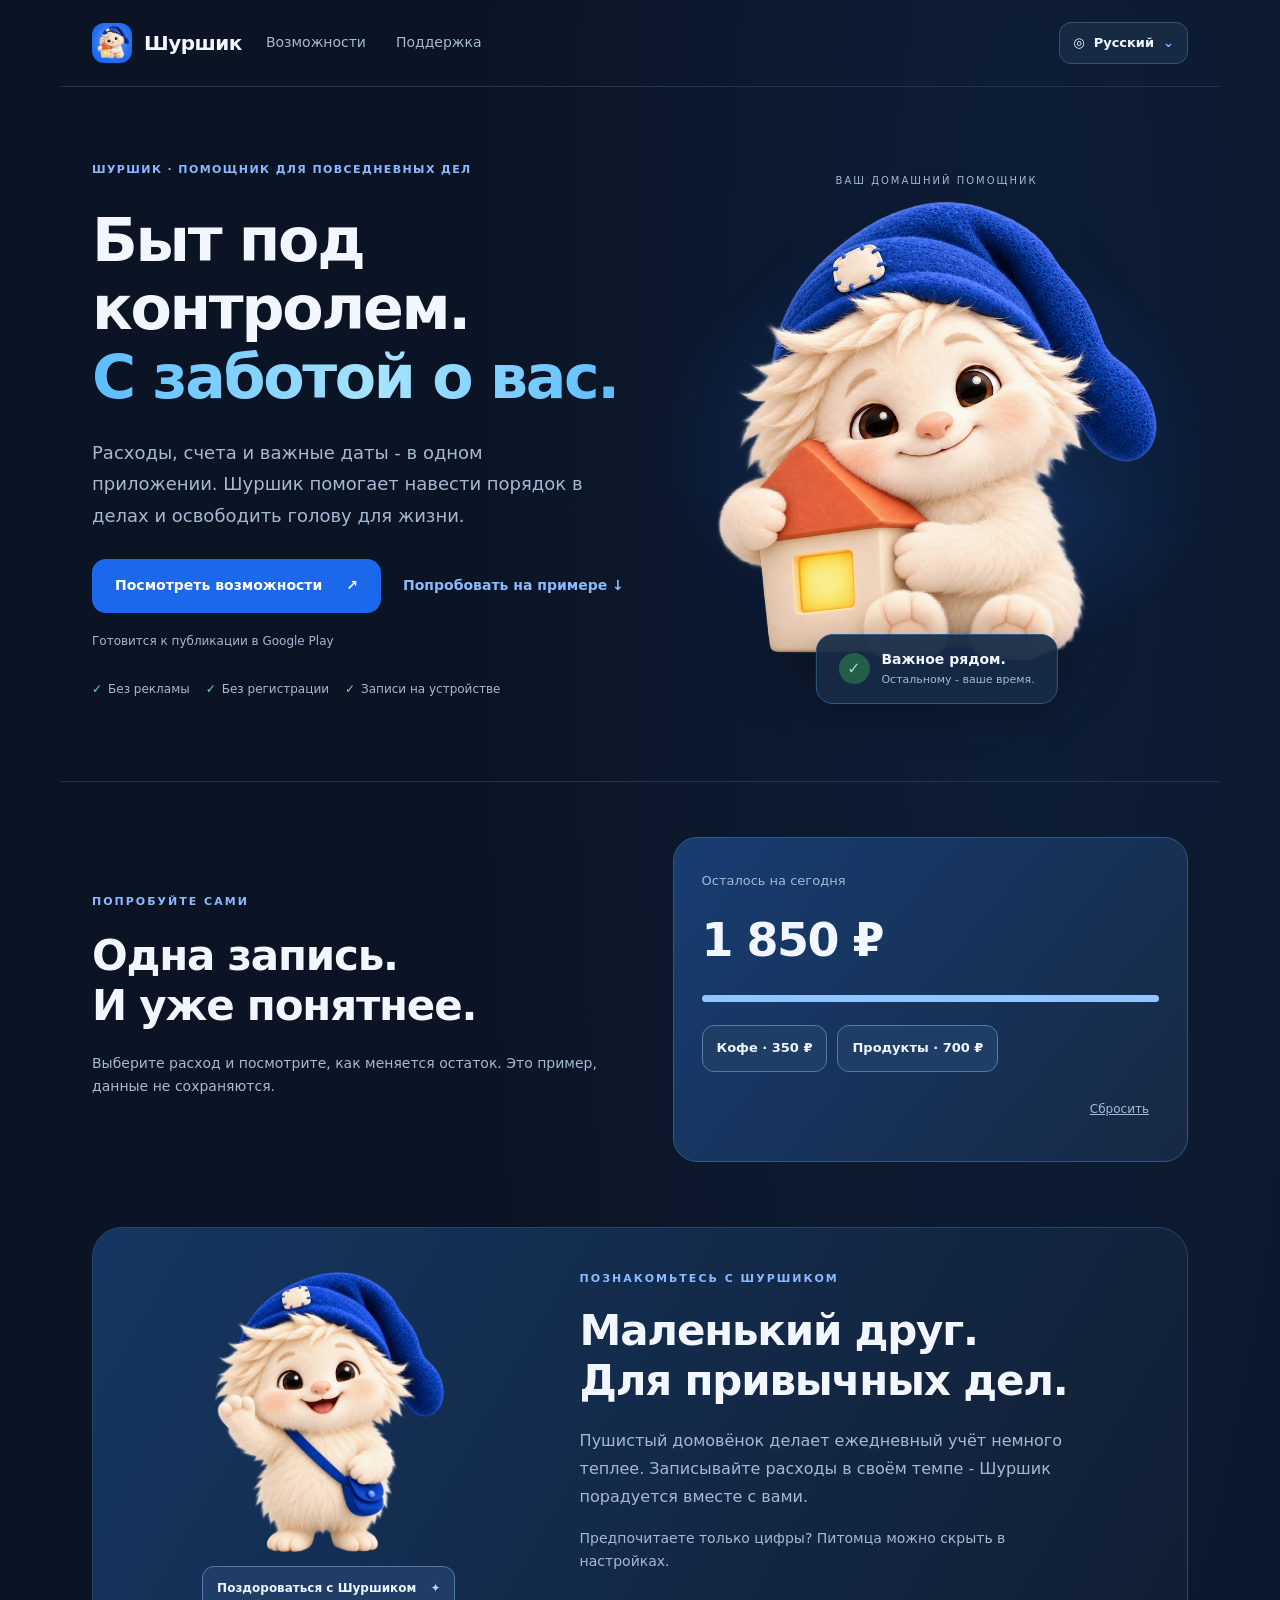
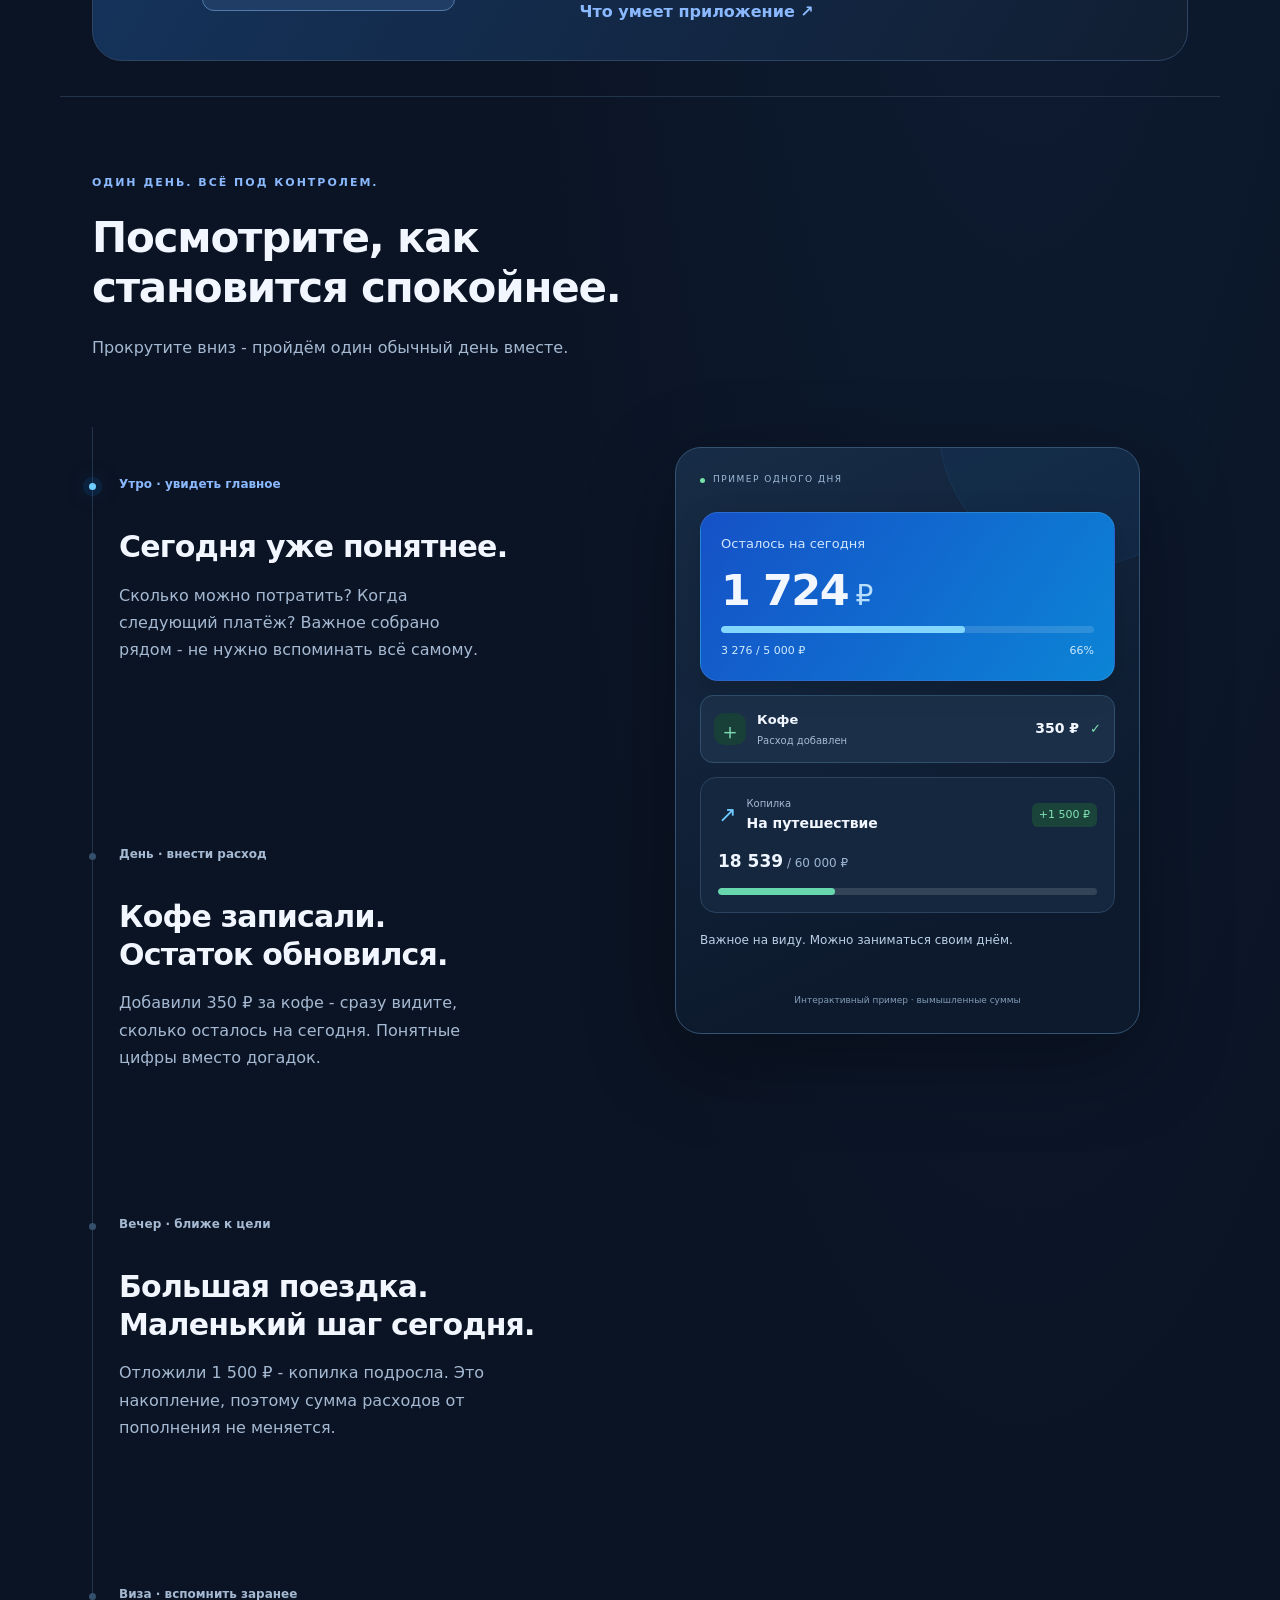
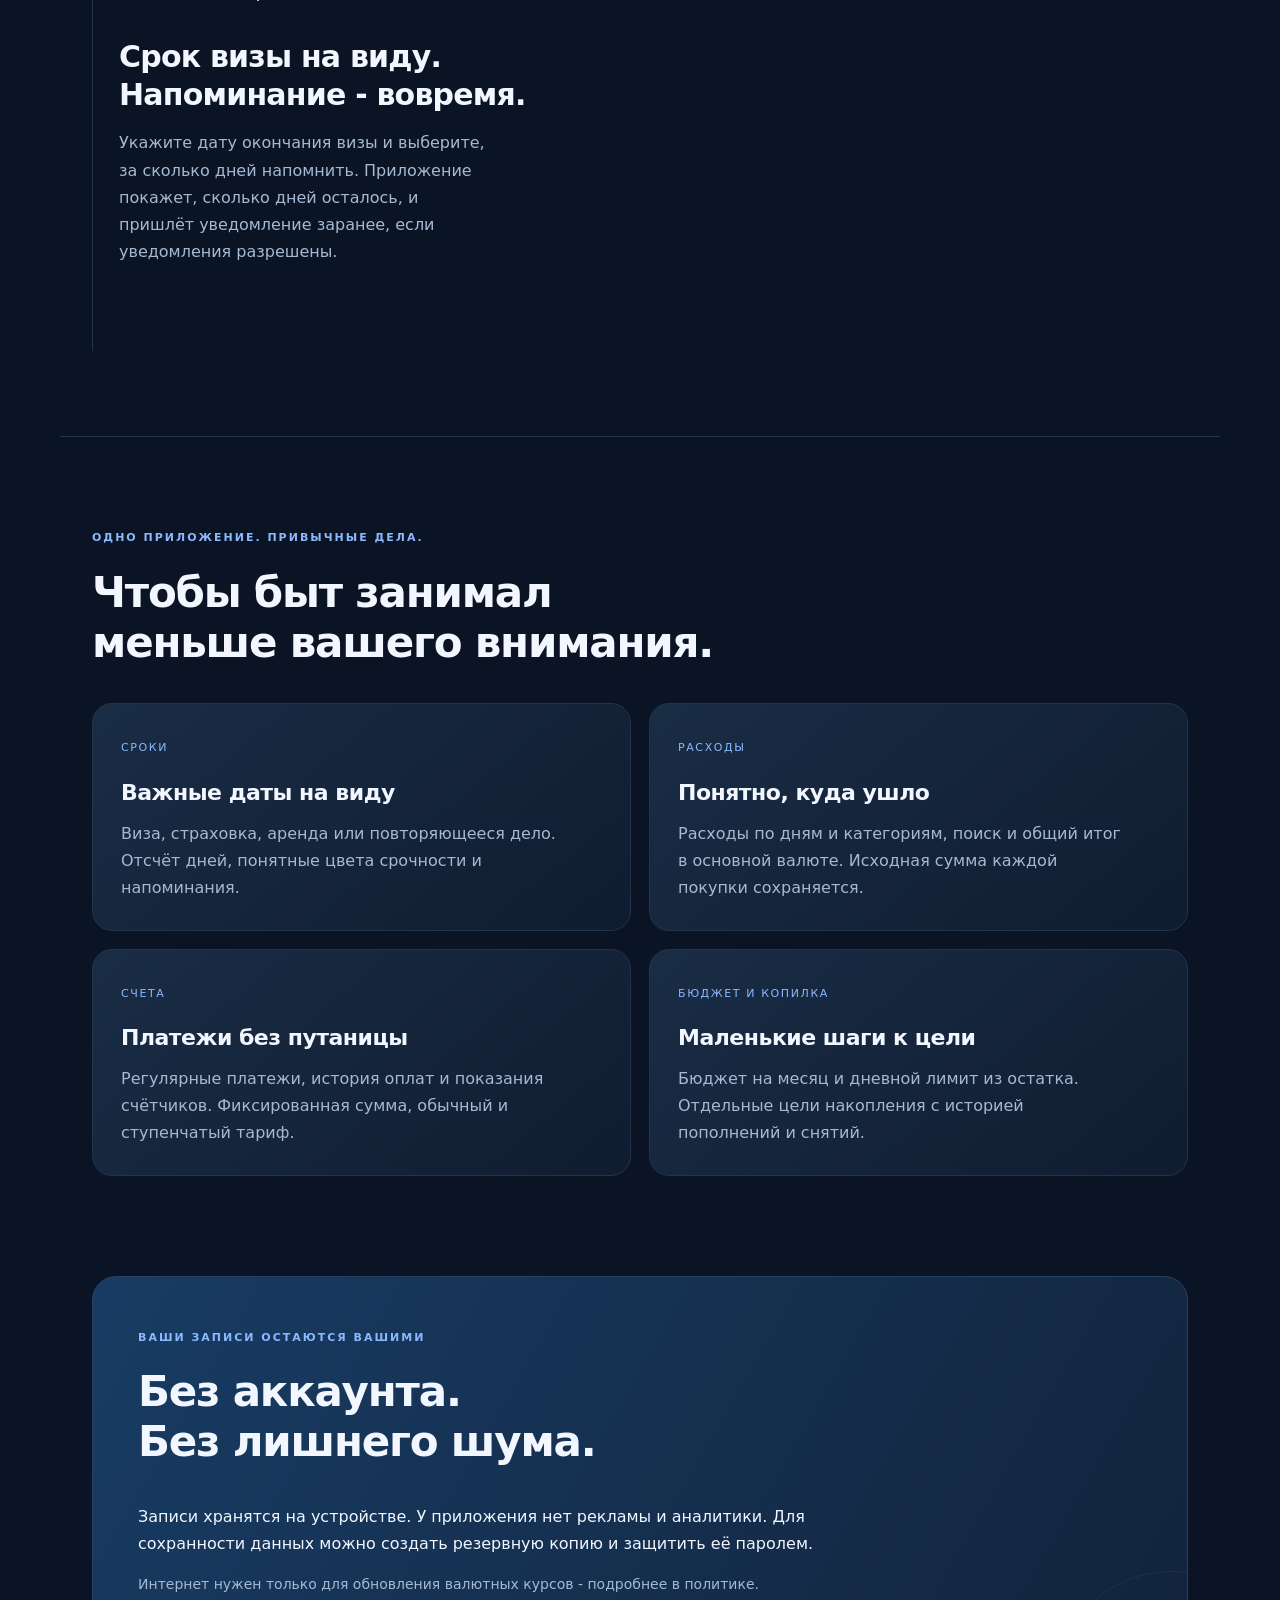
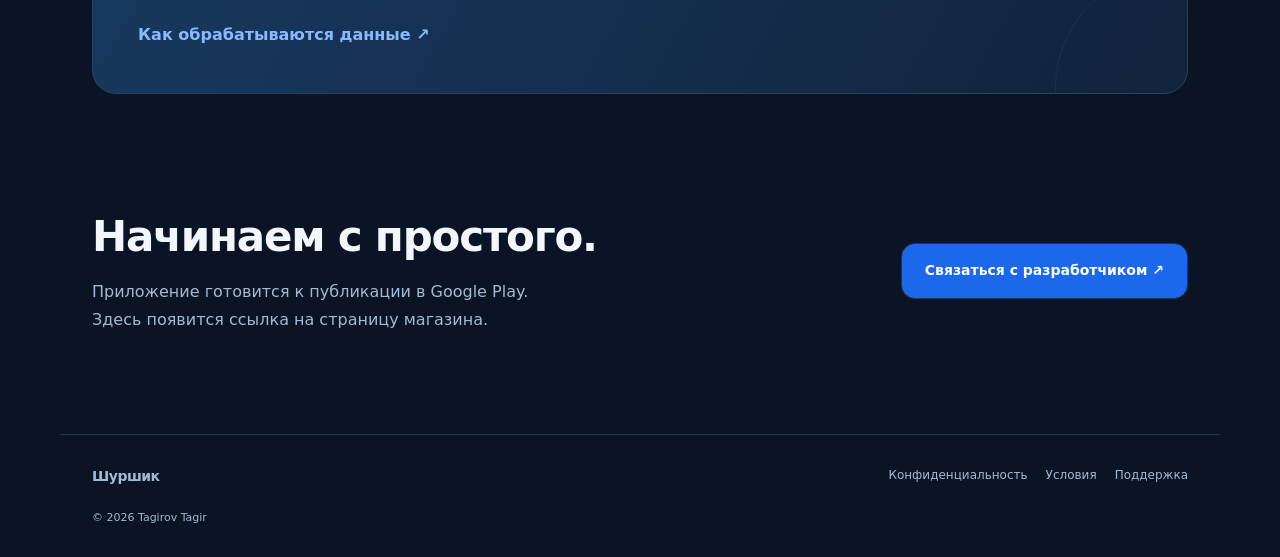
==== commit 11bbccdb: "Убран голосовой ввод, обновлены условия и политика Голосового ввода в приложении больше нет: из усло" ====
--- a/docs/index.html
+++ b/docs/index.html
@@ -48,5 +48,5 @@
     </div>
   </div>
 </section><section id="features" class="features"><div class="section-intro"><span class="eyebrow">ОДНО ПРИЛОЖЕНИЕ. ПРИВЫЧНЫЕ ДЕЛА.</span><h2>Чтобы быт занимал<br>меньше вашего внимания.</h2></div><div class="feature-grid"><article><span class="feature-no">СРОКИ</span><h3>Важные даты на виду</h3><p>Виза, страховка, аренда или повторяющееся дело. Отсчёт дней, понятные цвета срочности и напоминания.</p></article><article><span class="feature-no">РАСХОДЫ</span><h3>Понятно, куда ушло</h3><p>Расходы по дням и категориям, поиск и общий итог в основной валюте. Исходная сумма каждой покупки сохраняется.</p></article><article><span class="feature-no">СЧЕТА</span><h3>Платежи без путаницы</h3><p>Регулярные платежи, история оплат и показания счётчиков. Фиксированная сумма, обычный и ступенчатый тариф.</p></article><article><span class="feature-no">БЮДЖЕТ И КОПИЛКА</span><h3>Маленькие шаги к цели</h3><p>Бюджет на месяц и дневной лимит из остатка. Отдельные цели накопления с историей пополнений и снятий.</p></article></div></section>
-<section class="privacy-callout"><span class="eyebrow">ВАШИ ЗАПИСИ ОСТАЮТСЯ ВАШИМИ</span><h2>Без аккаунта.<br>Без лишнего шума.</h2><p>Записи хранятся на устройстве. У приложения нет рекламы и аналитики. Для сохранности данных можно создать резервную копию и защитить её паролем.</p><p class="muted">Для обновления курсов используется интернет. Голосовой ввод работает через системную службу распознавания - подробнее в политике.</p><a class="text-link" href="privacy.html">Как обрабатываются данные ↗</a></section>
+<section class="privacy-callout"><span class="eyebrow">ВАШИ ЗАПИСИ ОСТАЮТСЯ ВАШИМИ</span><h2>Без аккаунта.<br>Без лишнего шума.</h2><p>Записи хранятся на устройстве. У приложения нет рекламы и аналитики. Для сохранности данных можно создать резервную копию и защитить её паролем.</p><p class="muted">Интернет нужен только для обновления валютных курсов - подробнее в политике.</p><a class="text-link" href="privacy.html">Как обрабатываются данные ↗</a></section>
 <section class="closing"><div><h2>Начинаем с простого.</h2><p>Приложение готовится к публикации в Google Play.<br>Здесь появится ссылка на страницу магазина.</p></div><a class="button secondary" href="support.html">Связаться с разработчиком ↗</a></section></main><footer><a class="brand" href="./">Шуршик</a><div><a href="privacy.html">Конфиденциальность</a><a href="terms.html">Условия</a><a href="support.html">Поддержка</a></div><p>© 2026 Tagirov Tagir</p></footer></body></html>
